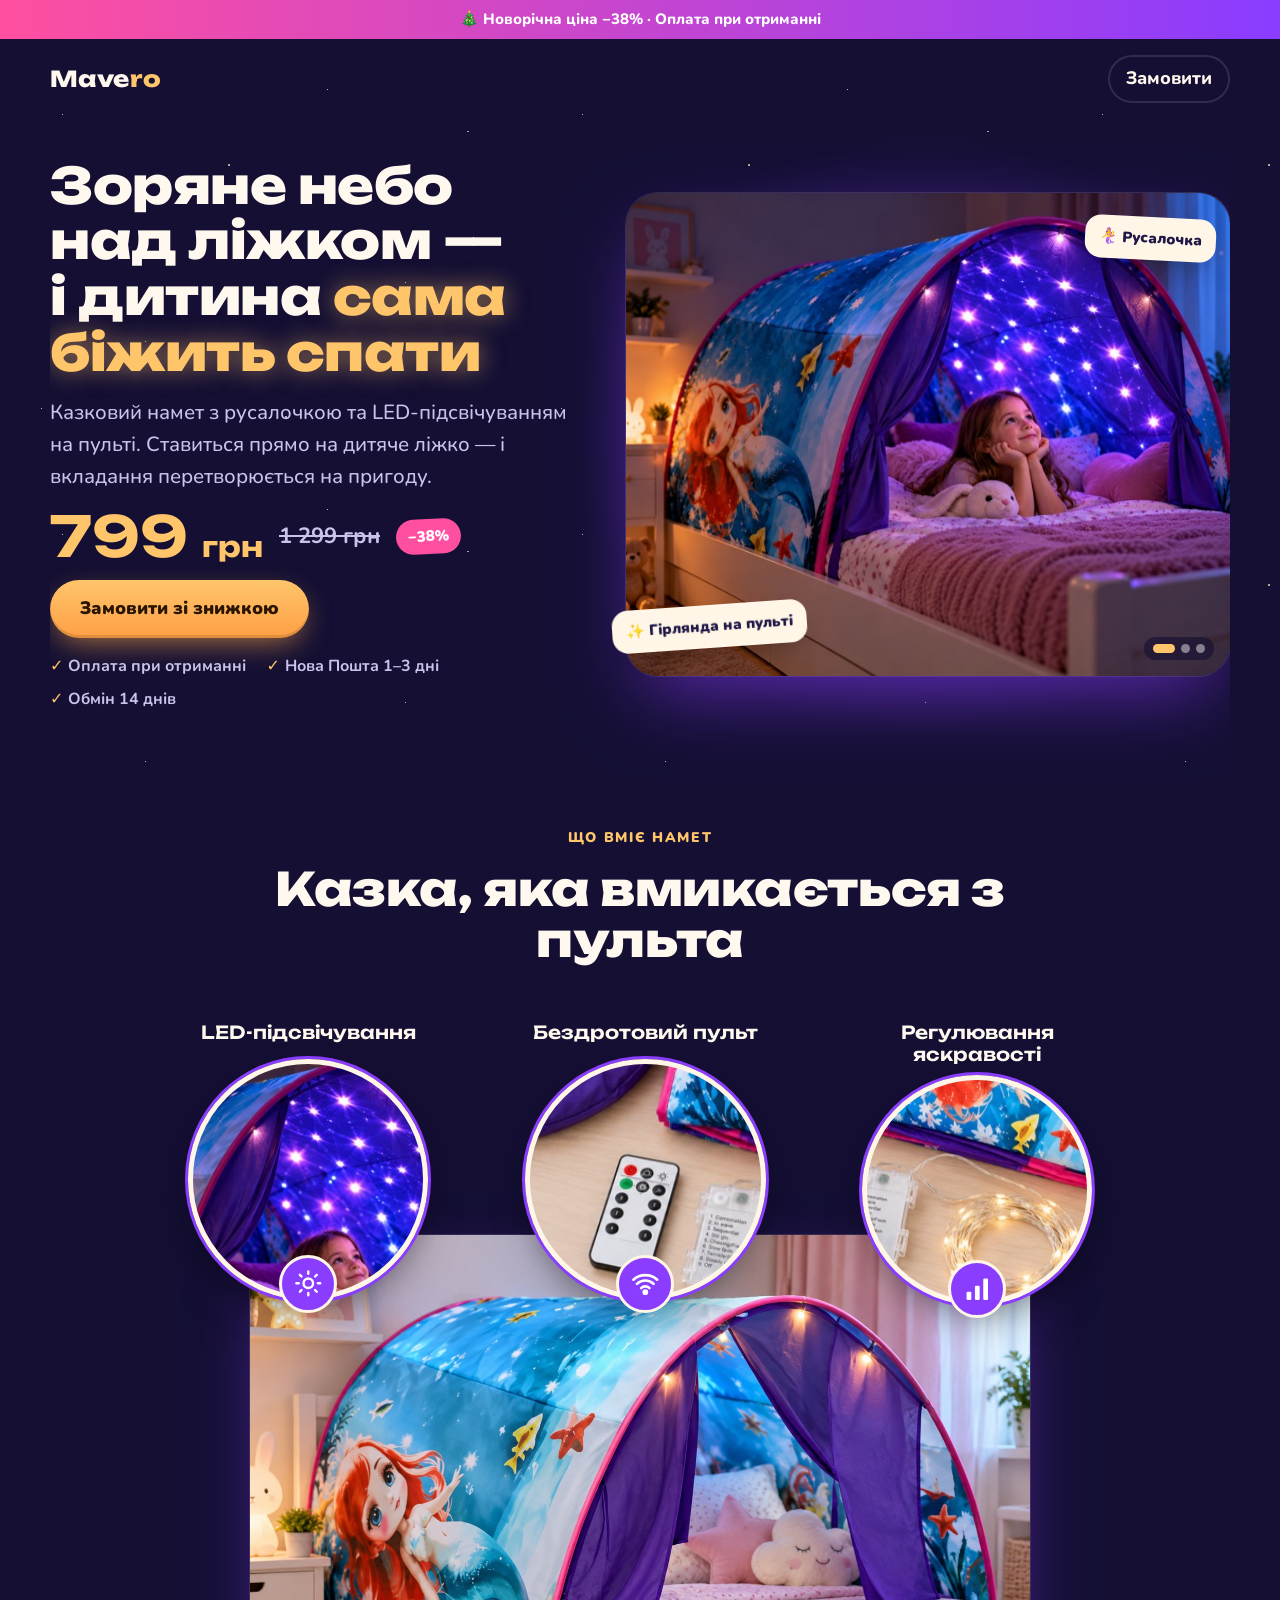
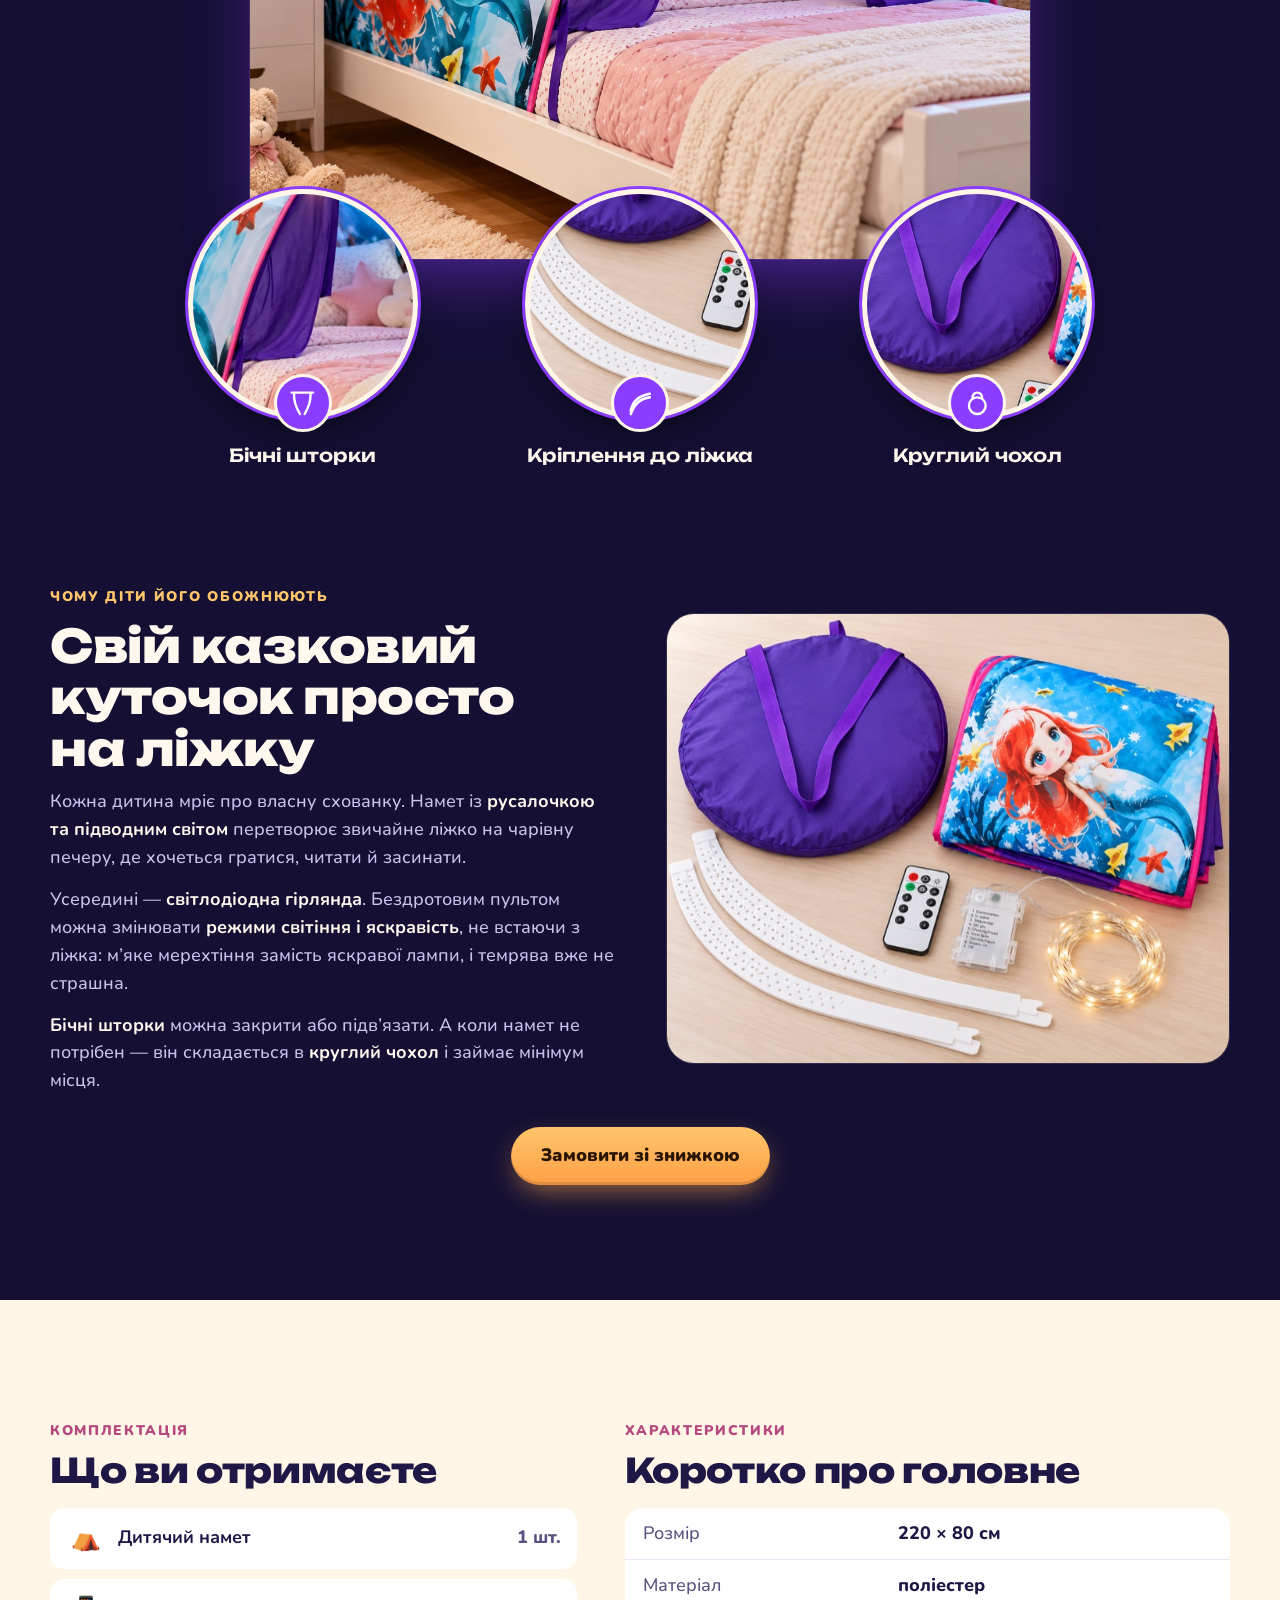
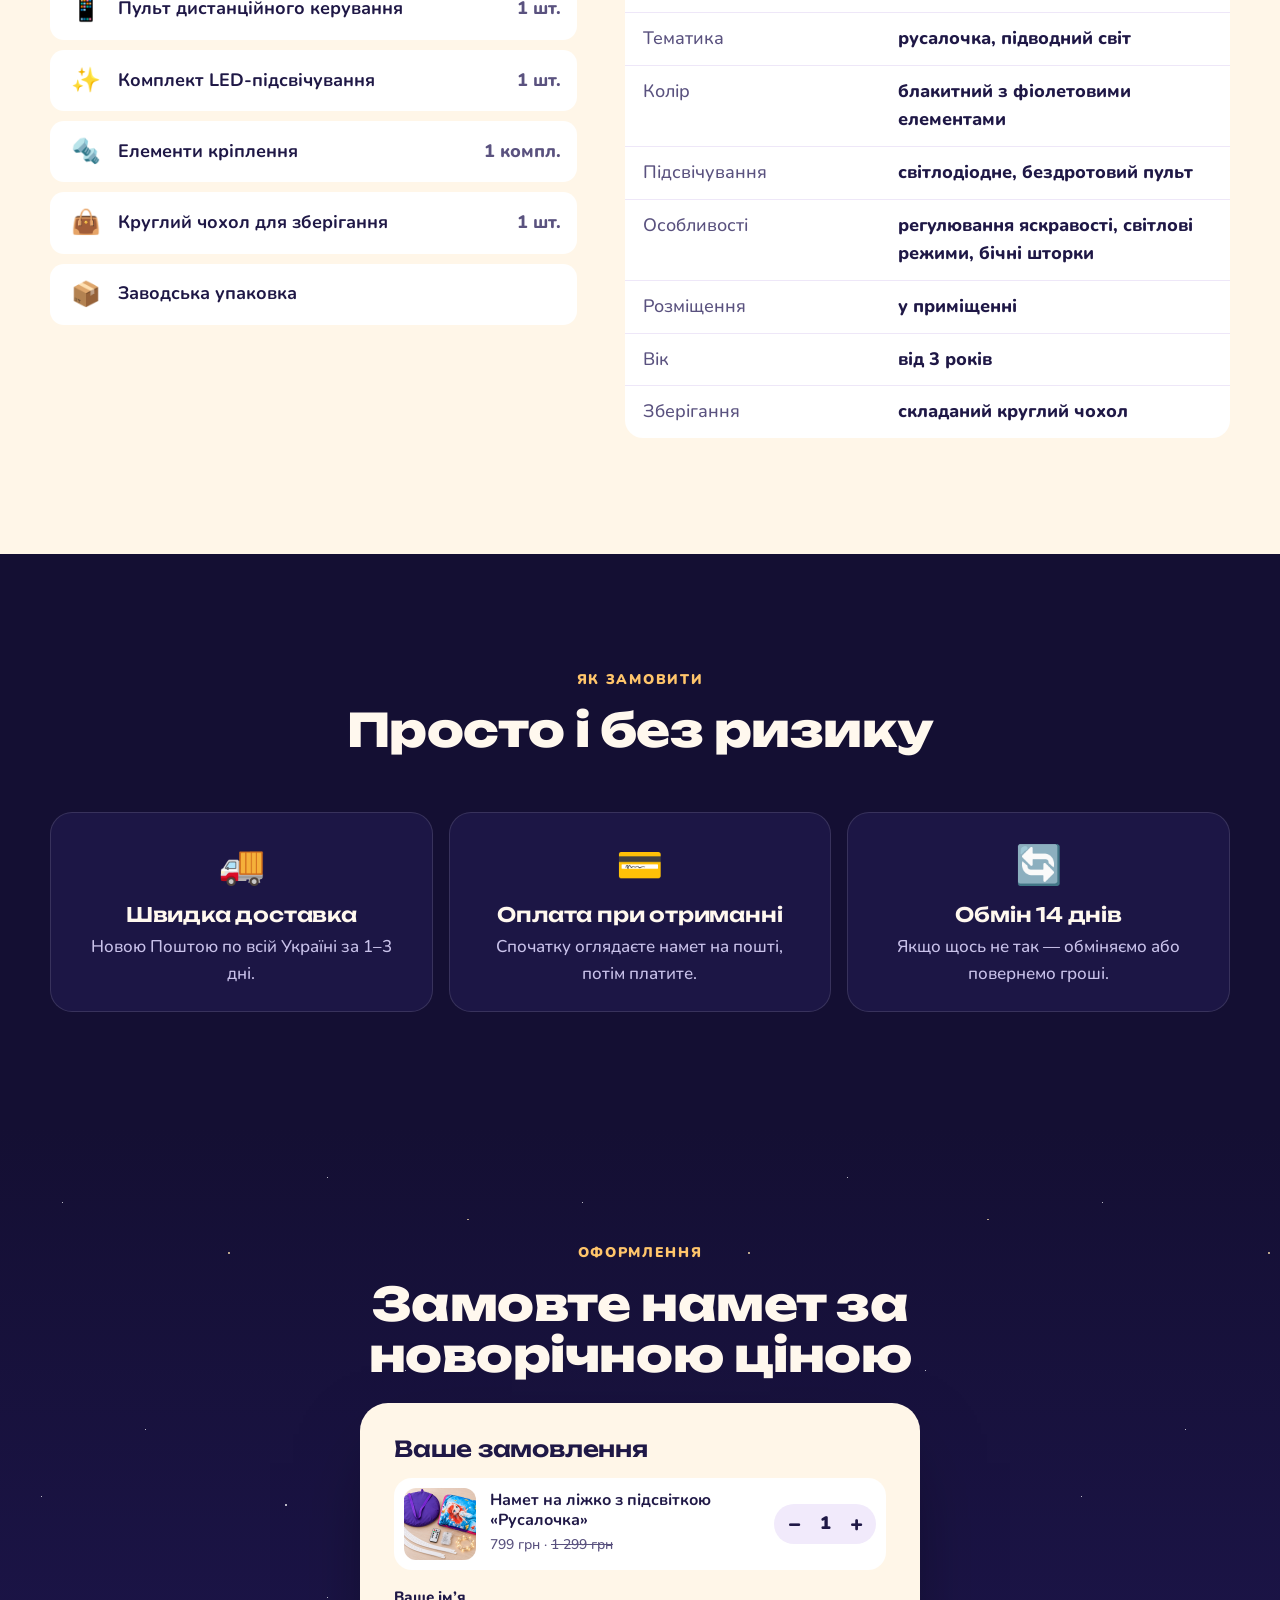
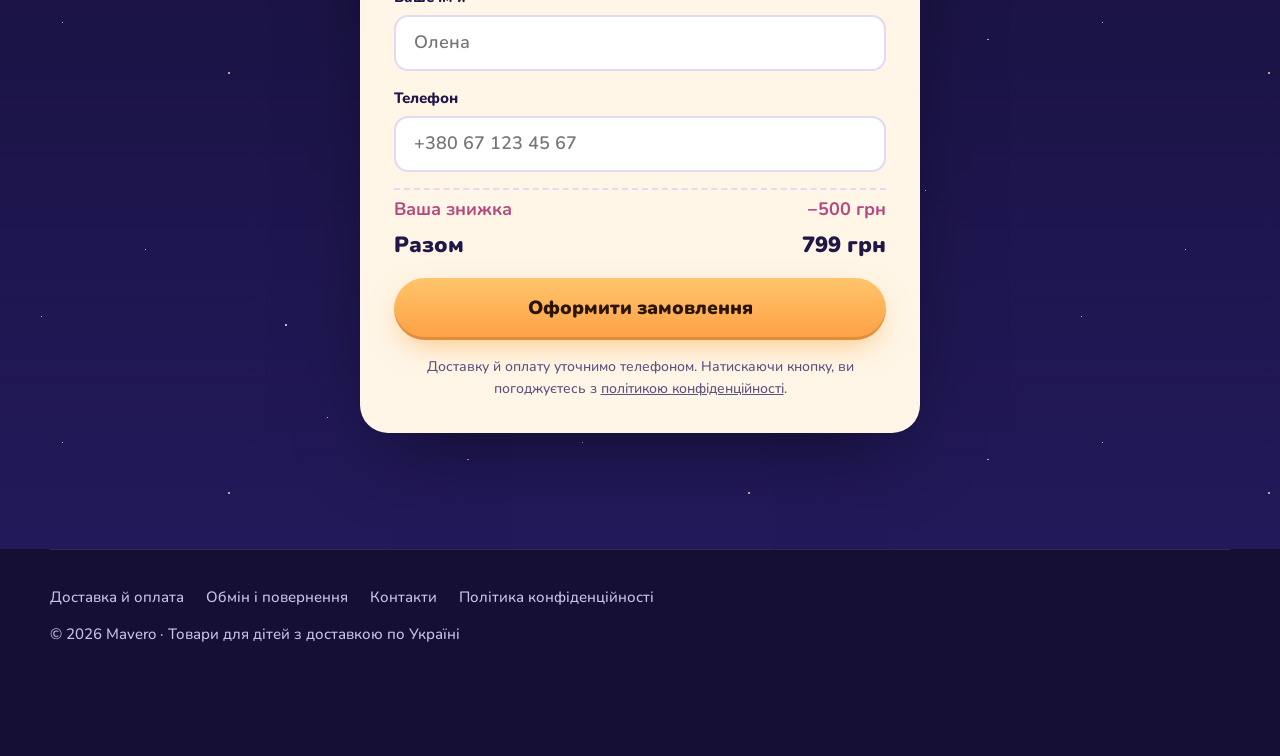
==== index.html @ e2cd2b18 "Чернетка намету: ціна 799 (стара 1299, −38%); відлік акції до 30.11.2026 на першому екрані і компакт" ====
<!doctype html>
<html lang="uk">
<head>
<meta charset="utf-8">
<meta name="viewport" content="width=device-width, initial-scale=1">
<title>Казковий намет на ліжко з зоряною підсвіткою — Mavero</title>
<meta name="description" content="Дитячий намет на ліжко з русалочкою і LED-підсвічуванням на пульті. Складається в круглий чохол. Оплата при отриманні, Нова Пошта 1–3 дні.">
<link rel="canonical" href="https://maverokids.com/">
<link rel="icon" href="/assets/favicon.svg" type="image/svg+xml">
<link rel="apple-touch-icon" href="/assets/apple-touch-icon.png">
<meta name="theme-color" content="#140F33">
<meta property="og:type" content="website">
<meta property="og:site_name" content="Mavero">
<meta property="og:locale" content="uk_UA">
<meta property="og:title" content="Казковий намет на ліжко з зоряною підсвіткою">
<meta property="og:description" content="Гірлянда на пульті, ставиться за хвилину. Оплата при отриманні.">
<meta property="og:url" content="https://maverokids.com/">
<meta property="og:image" content="https://maverokids.com/assets/tent/night.jpg">
<meta name="twitter:card" content="summary_large_image">
<meta name="facebook-domain-verification" content="hlm3x9qhmfwime8j03jnzneef9wisl">
<link rel="preconnect" href="https://fonts.googleapis.com">
<link rel="preconnect" href="https://fonts.gstatic.com" crossorigin>
<link href="https://fonts.googleapis.com/css2?family=Nunito:wght@500;700;800;900&family=Unbounded:wght@600;800&display=swap&subset=cyrillic" rel="stylesheet">
<link rel="preload" as="image" href="/assets/tent/night.jpg" imagesrcset="/assets/tent/night-s.jpg 720w, /assets/tent/night.jpg 1400w" imagesizes="(max-width:900px) 100vw, 55vw" fetchpriority="high">
<style>
*,*::before,*::after{box-sizing:border-box}
html{-webkit-text-size-adjust:100%;scroll-behavior:smooth}
@media (prefers-reduced-motion:reduce){html{scroll-behavior:auto}*{animation:none!important;transition:none!important}}
:root{
  --bg:#140F33; --bg-2:#1C1645; --card:#241C57; --line:rgba(255,255,255,.12);
  --ink:#FFF8EE; --muted:#C9C2EA;
  --glow:#FFC56B; --glow-2:#FF9F45; --pink:#FF4FA0; --sea:#5ED0FF;
  --cream:#FFF6E8; --cream-ink:#1F1846;
  --r:22px; --m:clamp(16px,4vw,40px); --sec:clamp(64px,9vw,120px);
  --h1:clamp(30px,3.9vw,50px); --h2:clamp(28px,3.8vw,46px);
}
body{margin:0;background:var(--bg);color:var(--ink);font:500 18px/1.55 "Nunito",system-ui,sans-serif;-webkit-font-smoothing:antialiased;overflow-x:hidden}
h1,h2,h3,p,ul,ol,figure{margin:0;padding:0}
ul,ol{list-style:none}
img{display:block;max-width:100%;height:auto}
button{font:inherit;color:inherit;background:none;border:0;padding:0;cursor:pointer}
a{color:inherit}
h1,h2,h3{font-family:"Unbounded",sans-serif;font-weight:800;line-height:1.12;letter-spacing:-.01em}
h1{font-size:var(--h1)} h2{font-size:var(--h2)} h3{font-size:20px;font-weight:600}
.wrap{width:min(1180px,100% - 2*var(--m));margin-inline:auto}
.sec{padding-block:var(--sec)}
.eyebrow{display:inline-block;font-weight:900;font-size:14px;letter-spacing:.12em;text-transform:uppercase;color:var(--glow)}
.lead{font-size:clamp(18px,1.6vw,21px);color:var(--muted)}
.center{text-align:center}
.sec-head{max-width:760px;margin:0 auto clamp(32px,5vw,56px);text-align:center;display:grid;gap:14px}
:focus-visible{outline:3px solid var(--glow);outline-offset:3px}
[hidden]{display:none!important}
.hp{position:absolute;left:-9999px;width:1px;height:1px;opacity:0}
/* позначка для даних, які треба підтвердити (лише в чернетці) */
.todo{background:rgba(255,230,0,.22);outline:1px dashed #FFE600;border-radius:4px;padding:0 4px}

/* зоряне тло */
.stars{position:relative;isolation:isolate}
.stars::before{content:"";position:absolute;inset:0;z-index:-1;pointer-events:none;opacity:.7;
  background-image:
   radial-gradient(1.5px 1.5px at 12% 18%,#fff 50%,transparent 51%),
   radial-gradient(1px 1px at 28% 72%,#fff 50%,transparent 51%),
   radial-gradient(2px 2px at 44% 30%,#FFE3AE 50%,transparent 51%),
   radial-gradient(1px 1px at 63% 12%,#fff 50%,transparent 51%),
   radial-gradient(1.5px 1.5px at 78% 58%,#fff 50%,transparent 51%),
   radial-gradient(2px 2px at 90% 22%,#FFE3AE 50%,transparent 51%),
   radial-gradient(1px 1px at 8% 88%,#fff 50%,transparent 51%),
   radial-gradient(1.5px 1.5px at 55% 90%,#fff 50%,transparent 51%);
  background-size:520px 420px;animation:tw 6s ease-in-out infinite alternate}
@keyframes tw{to{opacity:.35}}

/* кнопки */
.btn{display:inline-flex;align-items:center;justify-content:center;gap:10px;min-height:58px;padding:0 30px;border-radius:999px;
  background:linear-gradient(180deg,var(--glow),var(--glow-2));color:#2A1600;font-weight:900;font-size:18px;text-decoration:none;
  box-shadow:0 10px 30px -8px rgba(255,170,70,.7),inset 0 -3px 0 rgba(0,0,0,.12);transition:transform .15s,box-shadow .2s}
.btn:hover{transform:translateY(-2px);box-shadow:0 16px 40px -8px rgba(255,170,70,.85)}
.btn:active{transform:scale(.98)}
.btn-ghost{background:transparent;color:var(--ink);box-shadow:inset 0 0 0 2px var(--line)}
.btn-ghost:hover{box-shadow:inset 0 0 0 2px var(--glow)}
.btn-wide{width:100%}

/* верхня смуга + шапка */
.topbar{background:linear-gradient(90deg,var(--pink),#8A3CFF);color:#fff;text-align:center;font-weight:800;font-size:15px;padding:8px var(--m)}
@media (max-width:560px){.tb-x{display:none}.topbar{font-size:14px;padding-block:6px}}
.head{display:flex;align-items:center;justify-content:space-between;padding-block:16px}
.logo{font-family:"Unbounded",sans-serif;font-weight:800;font-size:22px;text-decoration:none;letter-spacing:.02em}
.logo span{color:var(--glow)}
.head-cta{font-weight:800;text-decoration:none;padding:10px 18px;border-radius:999px;box-shadow:inset 0 0 0 2px var(--line)}
.head-cta:hover{box-shadow:inset 0 0 0 2px var(--glow)}

/* hero */
.hero{overflow-x:clip;display:grid;grid-template-columns:1fr 1.15fr;gap:clamp(24px,4vw,56px);align-items:center;padding-block:clamp(16px,3vw,40px) var(--sec)}
.hero-text{display:grid;gap:20px}
.hero h1 em{font-style:normal;color:var(--glow);text-shadow:0 0 24px rgba(255,197,107,.55)}
.price{display:flex;align-items:center;flex-wrap:wrap;gap:8px 16px}
.price b{font-family:"Unbounded",sans-serif;font-size:clamp(40px,4.6vw,56px);line-height:1;color:var(--glow)}
.price b small{font-size:.5em}
.price s{color:var(--muted);font-size:22px;font-weight:700}
.timer{display:flex;flex-wrap:wrap;align-items:center;gap:8px}
.t-lbl{flex-basis:100%;font-weight:800;font-size:15px;color:var(--muted)}
.t-box{min-width:62px;padding:8px 6px 6px;border-radius:14px;background:rgba(255,255,255,.07);box-shadow:inset 0 0 0 1px var(--line);text-align:center;line-height:1}
.t-box b{display:block;font:800 26px "Unbounded",sans-serif;color:var(--ink);font-variant-numeric:tabular-nums}
.t-box small{font-size:12px;font-weight:800;color:var(--muted);text-transform:uppercase;letter-spacing:.06em}
.t-note{flex-basis:100%;font-size:13px;color:var(--muted)}
@media (max-width:560px){.t-box{min-width:0;flex:1}.t-box b{font-size:22px}}
.hero .eyebrow{display:none}.hero-text{gap:16px}
.hero .t-box{padding:6px 6px 5px;min-width:54px}.hero .t-box b{font-size:21px}.hero .t-lbl{font-size:14px}
/* у формі — компактний рядок */
.form .timer{flex-wrap:nowrap;justify-content:center;gap:6px;background:#2A1F66;border-radius:14px;padding:8px 10px}
.form .t-lbl{flex-basis:auto;color:#D9D1F5;font-size:13px;line-height:1.15;margin-right:4px}
.form .t-note{display:none}
.form .t-box{flex:0 0 auto;min-width:44px;padding:5px 4px 4px;border-radius:10px}
.form .t-box b{font-size:17px;color:var(--glow)}
.form .t-box small{font-size:9.5px;color:#D9D1F5}
@media (max-width:560px){.form h3{display:none}}
.badge{background:var(--pink);color:#fff;font-weight:900;font-size:15px;padding:6px 12px;border-radius:999px;transform:rotate(-3deg)}
.hero-cta{display:flex;flex-wrap:wrap;gap:12px}
.ticks{display:flex;flex-wrap:wrap;gap:8px 20px;font-size:16px;font-weight:700;color:var(--muted)}
.ticks li::before{content:"✓ ";color:var(--glow);font-weight:900}
.hero-photo{position:relative}
.slides{display:flex;overflow-x:auto;scroll-snap-type:x mandatory;scrollbar-width:none;border-radius:32px;box-shadow:0 30px 80px -20px rgba(138,60,255,.65),0 0 0 1px var(--line);overscroll-behavior-x:contain}
.slides::-webkit-scrollbar{display:none}
.slides img{flex:0 0 100%;width:100%;aspect-ratio:5/4;object-fit:cover;scroll-snap-align:center;scroll-snap-stop:always}
.dots{position:absolute;right:16px;bottom:16px;display:flex;gap:6px;padding:7px 9px;border-radius:999px;background:rgba(20,15,51,.6);backdrop-filter:blur(6px)}
.dots button{width:9px;height:9px;border-radius:50%;background:rgba(255,255,255,.45);transition:width .2s,background .2s}
.dots button[aria-current="true"]{width:22px;border-radius:5px;background:var(--glow)}
.arr{position:absolute;top:50%;transform:translateY(-50%);width:46px;height:46px;border-radius:50%;background:rgba(255,248,238,.92);color:var(--cream-ink);font-size:24px;font-weight:900;display:grid;place-items:center;box-shadow:0 8px 20px -6px rgba(0,0,0,.5);opacity:0;transition:opacity .2s}
.hero-photo:hover .arr{opacity:1}
.arr-l{left:14px}.arr-r{right:14px}
@media (hover:none){.arr{display:none}}
.hero-photo::after{content:"";position:absolute;inset:-12% -8%;z-index:-1;background:radial-gradient(closest-side,rgba(138,60,255,.45),transparent)}
.chip{position:absolute;background:var(--cream);color:var(--cream-ink);font-weight:900;font-size:15px;padding:10px 14px;border-radius:16px;box-shadow:0 12px 30px -10px rgba(0,0,0,.5);display:flex;gap:8px;align-items:center}
.chip-1{left:-14px;bottom:28px;transform:rotate(-4deg)}
.chip-2{right:14px;top:24px;transform:rotate(3deg)}
@media (max-width:900px){
  .hero{grid-template-columns:1fr;padding-top:4px}
  .hero-photo{order:-1}
  .slides{border-radius:24px}.slides img{aspect-ratio:16/11}
  .dots{right:12px;bottom:12px}
  .hero-text{gap:14px}.hero .eyebrow{display:none}.hero .lead{order:5;font-size:17px}
  .price b{font-size:40px}
  .chip-1{left:12px;bottom:14px}.chip-2{right:12px;top:14px}
  .hero-cta .btn{flex:1}
}

/* інфографіка: фото в центрі, кола з деталями навколо */
.info{position:relative;max-width:1000px;margin-inline:auto}
.info-photo{width:78%;margin:0 auto;border-radius:32px;overflow:hidden;box-shadow:0 30px 80px -24px rgba(138,60,255,.6),0 0 0 1px var(--line)}
.info-photo img{width:100%;aspect-ratio:5/4;object-fit:cover}
.circles{display:grid;grid-template-columns:repeat(3,1fr);gap:12px;justify-items:center;position:relative;z-index:1}
.circles.top{margin-bottom:-9%}
.circles.bot{margin-top:-9%}
.circ{display:grid;justify-items:center;text-align:center;gap:6px;width:100%;max-width:230px}
.circ .ph{position:relative;width:100%;aspect-ratio:1;border-radius:50%;background-repeat:no-repeat;border:5px solid var(--cream);box-shadow:0 0 0 3px #8A3CFF,0 18px 40px -12px rgba(0,0,0,.6)}
.circ .ic{position:absolute;left:50%;bottom:-18px;transform:translateX(-50%);width:clamp(40px,6vw,58px);height:clamp(40px,6vw,58px);border-radius:50%;display:grid;place-items:center;background:#8A3CFF;color:#fff;border:3px solid var(--cream)}
.circ .ic svg{width:55%;height:55%}
.circ b{margin-top:20px;font-family:"Unbounded",sans-serif;font-weight:600;font-size:clamp(13px,1.6vw,18px);line-height:1.2}
.circles.top .circ b{order:-1;margin:0 0 4px}
.circles.top{margin-bottom:-7%}.circles.bot{margin-top:-7%}
@media (max-width:640px){.info-photo{width:100%}.circles{gap:8px}.circ .ph{border-width:3px}.circles.top{margin-bottom:-5%}.circles.bot{margin-top:-5%}}

/* про намет */
.about{display:grid;grid-template-columns:1fr 1fr;gap:clamp(24px,4vw,56px);align-items:center}
.about p{color:var(--muted);margin-top:14px}
.about p b{color:var(--ink)}
.about img{border-radius:28px;width:100%;aspect-ratio:5/4;object-fit:cover;border:1px solid var(--line)}
@media (max-width:820px){.about{grid-template-columns:1fr}.about img{order:-1}}

/* комплектація + характеристики (світла секція) */
.light{background:var(--cream);color:var(--cream-ink)}
.light .eyebrow{color:#B5487F}
.ks{display:grid;grid-template-columns:1fr 1.15fr;gap:clamp(24px,4vw,48px);align-items:start}
.ks h2{font-size:clamp(24px,2.8vw,34px);margin:8px 0 18px}
.kit-list{display:grid;gap:10px}
.kit-list li{display:grid;grid-template-columns:40px 1fr auto;gap:12px;align-items:center;background:#fff;border-radius:14px;padding:12px 16px;font-weight:700}
.kit-list li span{font-size:24px;text-align:center}
.kit-list li i{font-style:normal;color:#5A527F;font-weight:800}
.specs{border-radius:18px;overflow:hidden;background:#fff;margin:0}
.specs div{display:grid;grid-template-columns:1fr 1.3fr;gap:14px;padding:12px 18px;border-top:1px solid #EEE7F8}
.specs div:first-child{border-top:0}
.specs dt{color:#5A527F}.specs dd{margin:0;font-weight:800}
@media (max-width:860px){.ks{grid-template-columns:1fr}}

/* як замовити */
.how{display:grid;grid-template-columns:repeat(3,1fr);gap:16px}
.how div{background:var(--bg-2);border:1px solid var(--line);border-radius:var(--r);padding:24px;display:grid;gap:8px;text-align:center;justify-items:center}
.how span{font-size:38px}
.how p{color:var(--muted);font-size:17px}
@media (max-width:760px){.how{grid-template-columns:1fr}.how div{grid-template-columns:auto 1fr;text-align:left;justify-items:start;column-gap:16px;padding:18px}.how span{grid-row:span 2}}

/* замовлення */
.order{max-width:560px;margin-inline:auto;display:grid;gap:22px}
.order .sec-head{margin-bottom:0}
.order-info{display:grid;gap:18px}
.order-info img{border-radius:24px;width:100%;aspect-ratio:5/4;object-fit:cover}
.trust{display:grid;gap:10px}
.trust li{display:flex;gap:12px;align-items:center;font-weight:700}
.trust li span{font-size:22px}
.form{background:var(--cream);color:var(--cream-ink);border-radius:28px;padding:clamp(22px,3vw,34px);display:grid;gap:16px;box-shadow:0 30px 80px -30px rgba(0,0,0,.6)}
.form h3{font-size:22px}
.line{display:grid;grid-template-columns:72px 1fr auto;gap:14px;align-items:center;background:#fff;border-radius:18px;padding:10px}
.line img{width:72px;height:72px;object-fit:cover;border-radius:12px}
.line b{display:block;font-size:16px;line-height:1.25}
.line small{color:#5A527F;font-size:14px}
.qty{display:flex;align-items:center;border-radius:999px;background:#F1EAFB}
.qty button{width:40px;height:40px;font-size:22px;font-weight:900;color:var(--cream-ink)}
.qty output{min-width:22px;text-align:center;font-weight:900}
.field{display:grid;gap:6px;font-weight:800;font-size:15px}
.field input{font:inherit;font-size:18px;font-weight:600;min-height:56px;padding:0 18px;border-radius:14px;border:2px solid #E2D9F3;background:#fff;color:var(--cream-ink)}
.field input:focus{outline:0;border-color:#8A3CFF}
.field input[aria-invalid="true"]{border-color:#E0245E}
.field-err{color:#D3174F;font-weight:700;font-size:14px}
.field-err:empty{display:none}
.sum{display:grid;gap:4px;padding-top:6px;border-top:2px dashed #E2D9F3}
.sum div{display:flex;justify-content:space-between;font-weight:700}
.sum .save{color:#B5487F}
.sum .total{font-size:22px;font-weight:900}
.form .btn{min-height:62px;font-size:19px}
.form-note{font-size:14px;color:#5A527F;text-align:center}
@media (max-width:560px){
  .form{gap:12px;padding:18px 16px;border-radius:22px}
  .form h3{font-size:19px}
  .line{grid-template-columns:56px 1fr auto;gap:10px;padding:8px}.line img{width:56px;height:56px}
  .line b{font-size:14px}.qty button{width:34px;height:36px}
  .field{gap:4px}.field input{min-height:50px}
  .form .btn{min-height:56px;font-size:18px}
  .form-note{font-size:12.5px;line-height:1.4}
}
.form-err{color:#D3174F;font-weight:800;text-align:center}
.form-err:empty{display:none}

/* дякуємо */
dialog{border:0;border-radius:28px;padding:0;max-width:440px;width:calc(100% - 32px);background:var(--cream);color:var(--cream-ink)}
dialog::backdrop{background:rgba(10,6,30,.7);backdrop-filter:blur(4px)}
.thanks{padding:34px 28px;display:grid;gap:12px;text-align:center}
.thanks .big{font-size:56px}
.thanks p{color:#5A527F}

/* підвал */
.foot{border-top:1px solid var(--line);padding-block:36px 110px;color:var(--muted);font-size:15px;display:grid;gap:14px}
.foot nav{display:flex;flex-wrap:wrap;gap:8px 22px}
.foot a{text-decoration:none}.foot a:hover{color:var(--glow)}

/* закріплена кнопка на телефоні */
.sticky{position:fixed;left:0;right:0;bottom:0;z-index:20;display:none;align-items:center;gap:12px;padding:10px var(--m) calc(10px + env(safe-area-inset-bottom));
  background:rgba(20,15,51,.92);backdrop-filter:blur(10px);border-top:1px solid var(--line);transition:transform .25s}
.sticky .p{line-height:1.1}.sticky .p b{font:800 22px "Unbounded",sans-serif;color:var(--glow)}.sticky .p s{display:block;font-size:14px;color:var(--muted)}
.sticky .btn{flex:1;min-height:52px}
.sticky.off{transform:translateY(110%)}
@media (max-width:760px){.sticky{display:flex}}
</style>
</head>
<body>

<div class="topbar">🎄 Новорічна ціна −<span data-pct>38</span>%<span class="tb-x"> · Оплата при отриманні</span></div>

<div class="stars">
  <header class="wrap head">
    <a class="logo" href="/">Mave<span>ro</span></a>
    <a class="head-cta" href="#order" data-buy>Замовити</a>
  </header>

  <main id="top">
    <section class="wrap hero">
      <div class="hero-text">
        <span class="eyebrow">Намет на ліжко з підсвіткою</span>
        <h1>Зоряне небо над ліжком — і&nbsp;дитина <em>сама біжить спати</em></h1>
        <p class="lead">Казковий намет з русалочкою та LED-підсвічуванням на пульті. Ставиться прямо на дитяче ліжко — і вкладання перетворюється на пригоду.</p>
        <div class="price">
          <b><span data-price>799</span> <small>грн</small></b>
          <s><span data-old>1299</span> грн</s>
          <span class="badge">−<span data-pct>38</span>%</span>
        </div>
<div class="hero-cta">
          <a class="btn" href="#order" data-buy>Замовити зі знижкою</a>
        </div>
        <div class="timer" data-timer>
          <span class="t-lbl">До кінця акції:</span>
          <div class="t-box"><b data-t="d">00</b><small>днів</small></div>
          <div class="t-box"><b data-t="h">00</b><small>год</small></div>
          <div class="t-box"><b data-t="m">00</b><small>хв</small></div>
          <div class="t-box"><b data-t="s">00</b><small>сек</small></div>
          <span class="t-note">Акція діє до <span data-tend>30.11.2026</span></span>
        </div>
        <ul class="ticks">
          <li>Оплата при отриманні</li>
          <li>Нова Пошта 1–3 дні</li>
          <li>Обмін 14 днів</li>
        </ul>
      </div>
      <figure class="hero-photo">
        <div class="slides" data-slides aria-label="Фото намету, гортайте">
          <img src="/assets/tent/night.jpg" srcset="/assets/tent/night-s.jpg 720w, /assets/tent/night.jpg 1400w" sizes="(max-width:900px) 100vw, 55vw" width="1400" height="1120" alt="Дівчинка лежить у наметі на ліжку, над нею світиться зоряна гірлянда" fetchpriority="high">
          <img src="/assets/tent/day-s.jpg" srcset="/assets/tent/day-s.jpg 720w, /assets/tent/day.jpg 1400w" sizes="(max-width:900px) 100vw, 55vw" width="1400" height="1120" alt="Намет з русалочкою на дитячому ліжку вдень" loading="lazy">
          <img src="/assets/tent/kit-s.jpg" srcset="/assets/tent/kit-s.jpg 720w, /assets/tent/kit.jpg 1400w" sizes="(max-width:900px) 100vw, 55vw" width="1400" height="1120" alt="Комплект: чохол, складений намет, пульт, гірлянда і кріплення" loading="lazy">
        </div>
        <button class="arr arr-l" type="button" data-arr="-1" aria-label="Попереднє фото">‹</button>
        <button class="arr arr-r" type="button" data-arr="1" aria-label="Наступне фото">›</button>
        <div class="dots" data-dots></div>
        <span class="chip chip-1">✨ Гірлянда на пульті</span>
        <span class="chip chip-2">🧜‍♀️ Русалочка</span>
      </figure>
    </section>

  </main>
</div>

<!-- Інфографіка -->
<section class="wrap sec" style="padding-top:0">
  <div class="sec-head">
    <span class="eyebrow">Що вміє намет</span>
    <h2>Казка, яка вмикається з пульта</h2>
  </div>
  <div class="info">
    <div class="circles top">
      <div class="circ"><div class="ph" role="img" aria-label="LED-підсвічування" style="background-image:url(/assets/tent/night-s.jpg);background-size:260%;background-position:64% 12%"><span class="ic"><svg viewBox="0 0 24 24" fill="none" stroke="currentColor" stroke-width="2" stroke-linecap="round"><circle cx="12" cy="12" r="4"/><path d="M12 2v2M12 20v2M4.9 4.9l1.4 1.4M17.7 17.7l1.4 1.4M2 12h2M20 12h2M4.9 19.1l1.4-1.4M17.7 6.3l1.4-1.4"/></svg></span></div><b>LED-підсвічування</b></div>
      <div class="circ"><div class="ph" role="img" aria-label="Бездротовий пульт" style="background-image:url(/assets/tent/kit-s.jpg);background-size:330%;background-position:44% 66%"><span class="ic"><svg viewBox="0 0 24 24" fill="none" stroke="currentColor" stroke-width="2.2" stroke-linecap="round"><path d="M2 9a15 15 0 0 1 20 0M5 12.5a10 10 0 0 1 14 0M8.5 16a5 5 0 0 1 7 0"/><circle cx="12" cy="19.5" r="1.3" fill="currentColor"/></svg></span></div><b>Бездротовий пульт</b></div>
      <div class="circ"><div class="ph" role="img" aria-label="Регулювання яскравості" style="background-image:url(/assets/tent/kit-s.jpg);background-size:300%;background-position:84% 76%"><span class="ic"><svg viewBox="0 0 24 24" fill="currentColor"><rect x="3" y="14" width="4" height="7" rx="1"/><rect x="10" y="9" width="4" height="12" rx="1"/><rect x="17" y="3" width="4" height="18" rx="1"/></svg></span></div><b>Регулювання яскравості</b></div>
    </div>
    <div class="info-photo"><img src="/assets/tent/day-s.jpg" srcset="/assets/tent/day-s.jpg 720w, /assets/tent/day.jpg 1400w" sizes="(max-width:640px) 100vw, 780px" width="1400" height="1120" loading="lazy" alt="Намет з русалочкою на дитячому ліжку"></div>
    <div class="circles bot">
      <div class="circ"><div class="ph" role="img" aria-label="Бічні шторки" style="background-image:url(/assets/tent/day-s.jpg);background-size:260%;background-position:52% 52%"><span class="ic"><svg viewBox="0 0 24 24" fill="none" stroke="currentColor" stroke-width="2" stroke-linecap="round" stroke-linejoin="round"><path d="M3 3h18M5 3c0 7 1 11 5 18M19 3c0 7-1 11-5 18"/></svg></span></div><b>Бічні шторки</b></div>
      <div class="circ"><div class="ph" role="img" aria-label="Кріплення до ліжка" style="background-image:url(/assets/tent/kit-s.jpg);background-size:230%;background-position:8% 92%"><span class="ic"><svg viewBox="0 0 24 24" fill="none" stroke="currentColor" stroke-width="2.2" stroke-linecap="round"><path d="M4 18c2-8 6-12 16-14"/><path d="M4 21c3-9 8-13 16-14"/></svg></span></div><b>Кріплення до ліжка</b></div>
      <div class="circ"><div class="ph" role="img" aria-label="Круглий чохол" style="background-image:url(/assets/tent/kit-s.jpg);background-size:220%;background-position:18% 18%"><span class="ic"><svg viewBox="0 0 24 24" fill="none" stroke="currentColor" stroke-width="2" stroke-linecap="round"><circle cx="12" cy="14" r="7"/><path d="M8 8c0-3 1.5-5 4-5s4 2 4 5"/></svg></span></div><b>Круглий чохол</b></div>
    </div>
  </div>
</section>

<!-- Про намет -->
<section class="wrap sec" style="padding-top:0">
  <div class="about">
    <div>
      <span class="eyebrow">Чому діти його обожнюють</span>
      <h2 style="margin-top:10px">Свій казковий куточок просто на&nbsp;ліжку</h2>
      <p>Кожна дитина мріє про власну схованку. Намет із <b>русалочкою та підводним світом</b> перетворює звичайне ліжко на чарівну печеру, де хочеться гратися, читати й засинати.</p>
      <p>Усередині — <b>світлодіодна гірлянда</b>. Бездротовим пультом можна змінювати <b>режими світіння і яскравість</b>, не встаючи з ліжка: м’яке мерехтіння замість яскравої лампи, і темрява вже не страшна.</p>
      <p><b>Бічні шторки</b> можна закрити або підв’язати. А коли намет не потрібен — він складається в <b>круглий чохол</b> і займає мінімум місця.</p>
    </div>
    <img src="/assets/tent/kit-s.jpg" srcset="/assets/tent/kit-s.jpg 720w, /assets/tent/kit.jpg 1400w" sizes="(max-width:820px) 100vw, 50vw" width="1400" height="1120" loading="lazy" alt="Комплект: чохол, складений намет, пульт, гірлянда і кріплення">
  </div>
  <p class="center" style="margin-top:32px"><a class="btn" href="#order" data-buy>Замовити зі знижкою</a></p>
</section>

<!-- Комплектація і характеристики -->
<section class="light sec">
  <div class="wrap ks">
    <div>
      <span class="eyebrow">Комплектація</span>
      <h2>Що ви отримаєте</h2>
      <ul class="kit-list">
        <li><span>⛺</span>Дитячий намет<i>1 шт.</i></li>
        <li><span>📱</span>Пульт дистанційного керування<i>1 шт.</i></li>
        <li><span>✨</span>Комплект LED-підсвічування<i>1 шт.</i></li>
        <li><span>🔩</span>Елементи кріплення<i>1 компл.</i></li>
        <li><span>👜</span>Круглий чохол для зберігання<i>1 шт.</i></li>
        <li><span>📦</span>Заводська упаковка<i></i></li>
      </ul>
    </div>
    <div>
      <span class="eyebrow">Характеристики</span>
      <h2>Коротко про головне</h2>
      <dl class="specs">
        <div><dt>Розмір</dt><dd>220 × 80 см</dd></div>
        <div><dt>Матеріал</dt><dd>поліестер</dd></div>
        <div><dt>Тематика</dt><dd>русалочка, підводний світ</dd></div>
        <div><dt>Колір</dt><dd>блакитний з фіолетовими елементами</dd></div>
        <div><dt>Підсвічування</dt><dd>світлодіодне, бездротовий пульт</dd></div>
        <div><dt>Особливості</dt><dd>регулювання яскравості, світлові режими, бічні шторки</dd></div>
        <div><dt>Розміщення</dt><dd>у приміщенні</dd></div>
        <div><dt>Вік</dt><dd>від 3 років</dd></div>
        <div><dt>Зберігання</dt><dd>складаний круглий чохол</dd></div>
      </dl>
    </div>
  </div>
</section>

<!-- Як замовити -->
<section class="wrap sec">
  <div class="sec-head"><span class="eyebrow">Як замовити</span><h2>Просто і без ризику</h2></div>
  <div class="how">
    <div><span>🚚</span><h3>Швидка доставка</h3><p>Новою Поштою по всій Україні за 1–3 дні.</p></div>
    <div><span>💳</span><h3>Оплата при отриманні</h3><p>Спочатку оглядаєте намет на пошті, потім платите.</p></div>
    <div><span>🔄</span><h3>Обмін 14 днів</h3><p>Якщо щось не так — обміняємо або повернемо гроші.</p></div>
  </div>
</section>

<!-- Замовлення -->
<section class="stars sec" id="order" style="background:linear-gradient(180deg,var(--bg),#22195A)">
  <div class="wrap order">
    <div class="sec-head">
      <span class="eyebrow">Оформлення</span>
      <h2>Замовте намет за новорічною ціною</h2>
    </div>
    <form class="form" id="order-form" novalidate>
      <h3>Ваше замовлення</h3>
      <div class="timer" data-timer>
        <span class="t-lbl">До кінця акції:</span>
        <div class="t-box"><b data-t="d">00</b><small>днів</small></div>
        <div class="t-box"><b data-t="h">00</b><small>год</small></div>
        <div class="t-box"><b data-t="m">00</b><small>хв</small></div>
        <div class="t-box"><b data-t="s">00</b><small>сек</small></div>
        <span class="t-note">Акція діє до <span data-tend>30.11.2026</span></span>
      </div>
      <div class="line">
        <img src="/assets/tent/kit-s.jpg" alt="">
        <div><b>Намет на ліжко з підсвіткою «Русалочка»</b><small><span data-price>799</span> грн · <s><span data-old>1299</span> грн</s></small></div>
        <div class="qty" aria-label="Кількість">
          <button type="button" data-q="-1" aria-label="Менше">−</button>
          <output data-qty>1</output>
          <button type="button" data-q="1" aria-label="Більше">+</button>
        </div>
      </div>
      <label class="field"><span>Ваше ім’я</span><input name="name" autocomplete="name" placeholder="Олена"></label>
      <label class="field"><span>Телефон</span><input name="phone" type="tel" inputmode="tel" autocomplete="tel" placeholder="+380 67 123 45 67"></label>
      <input class="hp" name="website" tabindex="-1" autocomplete="off" aria-hidden="true">
      <div class="sum">
        <div class="save"><span>Ваша знижка</span><span>−<span data-save>500</span> грн</span></div>
        <div class="total"><span>Разом</span><span><span data-total>799</span> грн</span></div>
      </div>
      <button class="btn btn-wide" type="submit">Оформити замовлення</button>
      <p class="form-err" data-err aria-live="polite"></p>
      <p class="form-note">Доставку й оплату уточнимо телефоном. Натискаючи кнопку, ви погоджуєтесь з <a href="/privacy">політикою конфіденційності</a>.</p>
    </form>
  </div>
</section>

<footer class="wrap foot">
  <nav>
    <a href="/dostavka">Доставка й оплата</a>
    <a href="/povernennya">Обмін і повернення</a>
    <a href="/kontakty">Контакти</a>
    <a href="/privacy">Політика конфіденційності</a>
  </nav>
  <p>© 2026 Mavero · Товари для дітей з доставкою по Україні</p>
</footer>

<div class="sticky" data-sticky>
  <div class="p"><b><span data-price>799</span> грн</b><s><span data-old>1299</span> грн</s></div>
  <a class="btn" href="#order" data-buy>Замовити</a>
</div>

<dialog id="thanks">
  <div class="thanks">
    <div class="big">🌟</div>
    <h3>Дякуємо, <span data-tname></span>!</h3>
    <p>Замовлення прийнято. Менеджер зателефонує найближчим часом, щоб уточнити адресу доставки.</p>
    <p><b data-tsum></b></p>
    <button class="btn" type="button" data-close>Добре</button>
  </div>
</dialog>

<script src="/shared/track.js"></script>
<script src="/shared/forms.js"></script>
<script>
(function () {
  /* Товар: ціни й код постачальника міняти тут */
  const P = { name: 'Намет на ліжко з підсвіткою «Русалочка»', code: '5092286', price: 799, old: 1299 };
  /* Кінець акції — справжня дата (за Києвом). Після неї таймер ховається: оновіть дату або ціну чесно */
  const END = new Date('2026-11-30T23:59:59+02:00');

  const M = window.MAVERO;
  const $ = (s, r = document) => r.querySelector(s), $$ = (s, r = document) => [...r.querySelectorAll(s)];
  const money = (n) => n.toLocaleString('uk-UA');
  let qty = 1;

  $$('[data-price]').forEach((e) => (e.textContent = money(P.price)));
  $$('[data-old]').forEach((e) => (e.textContent = money(P.old)));
  // відлік акції
  const timers = $$('[data-timer]');
  $$('[data-tend]').forEach((e) => (e.textContent = END.toLocaleDateString('uk-UA', { timeZone: 'Europe/Kyiv' })));
  const pad = (n) => String(n).padStart(2, '0');
  function tick() {
    const left = Math.max(0, END - Date.now()), sec = Math.floor(left / 1000);
    const v = { d: Math.floor(sec / 86400), h: Math.floor(sec / 3600) % 24, m: Math.floor(sec / 60) % 60, s: sec % 60 };
    timers.forEach((t) => {
      t.hidden = left <= 0;
      $$('[data-t]', t).forEach((b) => (b.textContent = pad(v[b.dataset.t])));
    });
    return left > 0;
  }
  if (tick()) setInterval(tick, 1000);
  $$('[data-pct]').forEach((e) => (e.textContent = Math.round((1 - P.price / P.old) * 100)));

  const ev = () => ({ content_ids: [P.code], content_type: 'product', contents: [{ id: P.code, quantity: qty }], currency: 'UAH', value: P.price * qty, num_items: qty });
  M.trackOnce('vc', 'ViewContent', ev());

  function render() {
    $('[data-qty]').textContent = qty;
    $('[data-total]').textContent = money(P.price * qty);
    $('[data-save]').textContent = money((P.old - P.price) * qty);
  }
  $$('[data-q]').forEach((b) => b.addEventListener('click', () => { qty = Math.max(1, Math.min(10, qty + +b.dataset.q)); render(); }));
  render();

  const checkout = () => M.trackOnce('ic', 'InitiateCheckout', ev());
  const formBox = $('#order-form');
  function goForm(e) {
    e.preventDefault();
    checkout();
    const r = formBox.getBoundingClientRect(), vh = innerHeight;
    // форма вміщається — ставимо її по центру екрана; ні — верх форми з невеликим відступом
    const y = scrollY + r.top - (r.height < vh - 24 ? (vh - r.height) / 2 : 12);
    scrollTo({ top: Math.max(0, y), behavior: matchMedia('(prefers-reduced-motion: reduce)').matches ? 'auto' : 'smooth' });
  }
  $$('[data-buy]').forEach((a) => a.addEventListener('click', goForm));

  // фото на першому екрані: свайп, точки, стрілки
  const sl = $('[data-slides]'), dots = $('[data-dots]'), n = sl.children.length;
  for (let i = 0; i < n; i++) {
    const d = document.createElement('button');
    d.type = 'button'; d.setAttribute('aria-label', 'Фото ' + (i + 1));
    d.addEventListener('click', () => go(i));
    dots.append(d);
  }
  const cur = () => Math.round(sl.scrollLeft / sl.clientWidth);
  const go = (i) => sl.scrollTo({ left: ((i + n) % n) * sl.clientWidth, behavior: 'smooth' });
  const mark = () => [...dots.children].forEach((d, i) => d.setAttribute('aria-current', i === cur()));
  sl.addEventListener('scroll', () => requestAnimationFrame(mark), { passive: true });
  $$('[data-arr]').forEach((b) => b.addEventListener('click', () => go(cur() + +b.dataset.arr)));
  mark();

  const form = $('#order-form'), f = form.elements;
  form.addEventListener('focusin', checkout);
  M.phoneMask(f.phone);
  M.lettersOnly(f.name);
  const check = M.validate(form, {
    name: (v) => (v.length < 2 ? 'Вкажіть ім’я' : ''),
    phone: (v) => (!v ? 'Вкажіть телефон' : M.phoneValid(v) ? '' : 'Перевірте номер: +380 і 9 цифр'),
  });

  form.addEventListener('submit', async (e) => {
    e.preventDefault();
    const err = $('[data-err]');
    if (!check()) { err.textContent = 'Перевірте поля, позначені червоним.'; return; }
    err.textContent = '';
    const btn = $('button[type="submit"]', form);
    btn.disabled = true; btn.textContent = 'Надсилаємо…';
    const eventId = M.newEventId(), event = ev(), sum = P.price * qty;
    try {
      const r = await fetch('/api/order', {
        method: 'POST', headers: { 'Content-Type': 'application/json' },
        body: JSON.stringify({
          type: 'order', event_id: eventId, name: f.name.value.trim(), phone: f.phone.value,
          items: [{ product: P.name, code: P.code, price: P.price, qty }], total: sum, website: f.website.value,
        }),
      });
      const d = await r.json().catch(() => ({}));
      if (!r.ok || !d.ok) throw new Error(d.error || 'Не вдалося надіслати, спробуйте ще раз');
      M.track('Purchase', event, eventId, { ph: f.phone.value.replace(/\D/g, ''), country: 'ua' });
      $('[data-tname]').textContent = f.name.value.trim();
      $('[data-tsum]').textContent = `${qty} шт · ${money(sum)} грн`;
      $('#thanks').showModal();
      form.reset(); qty = 1; render();
    } catch (x) {
      err.textContent = x.message;
    } finally {
      btn.disabled = false; btn.textContent = 'Оформити замовлення';
    }
  });
  $('[data-close]').addEventListener('click', () => $('#thanks').close());

  // закріплена кнопка ховається, коли видно форму
  const sticky = $('[data-sticky]');
  new IntersectionObserver(([x]) => sticky.classList.toggle('off', x.isIntersecting), { threshold: .15 }).observe($('#order'));
})();
</script>
</body>
</html>
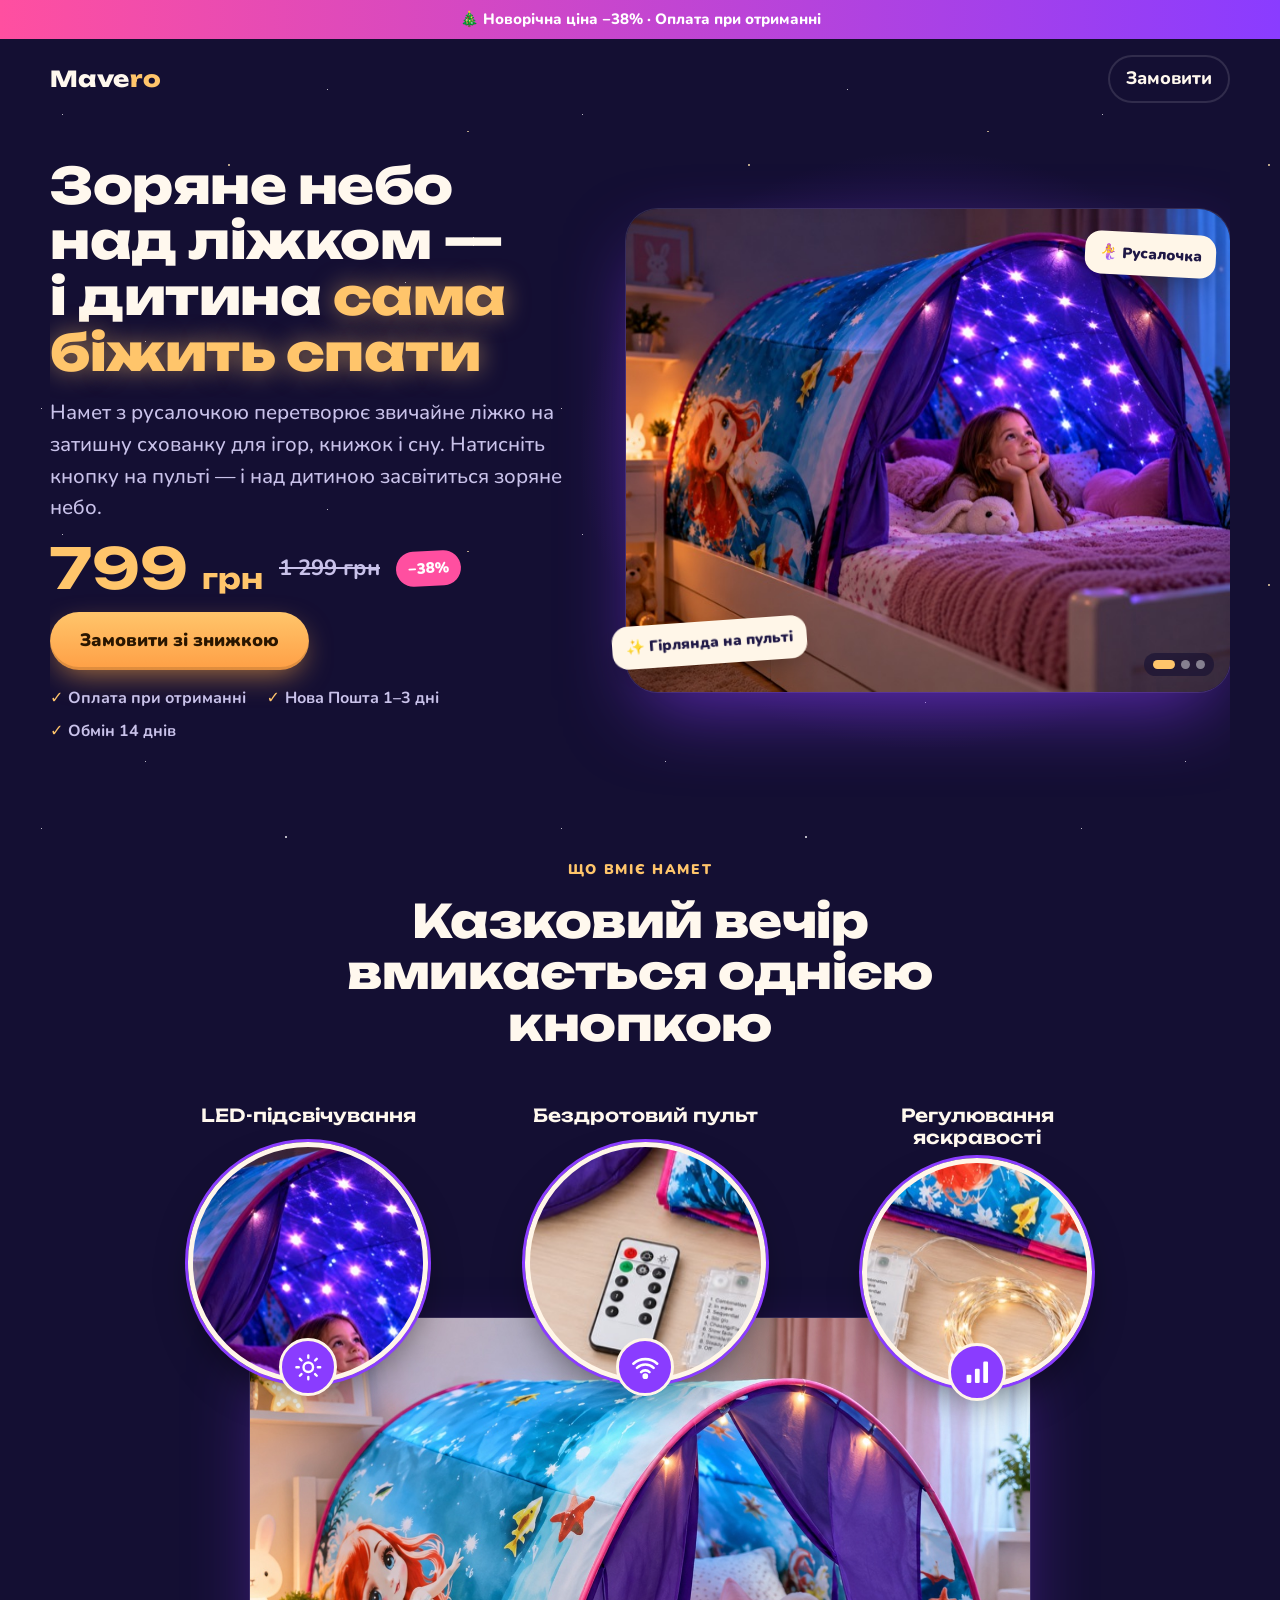
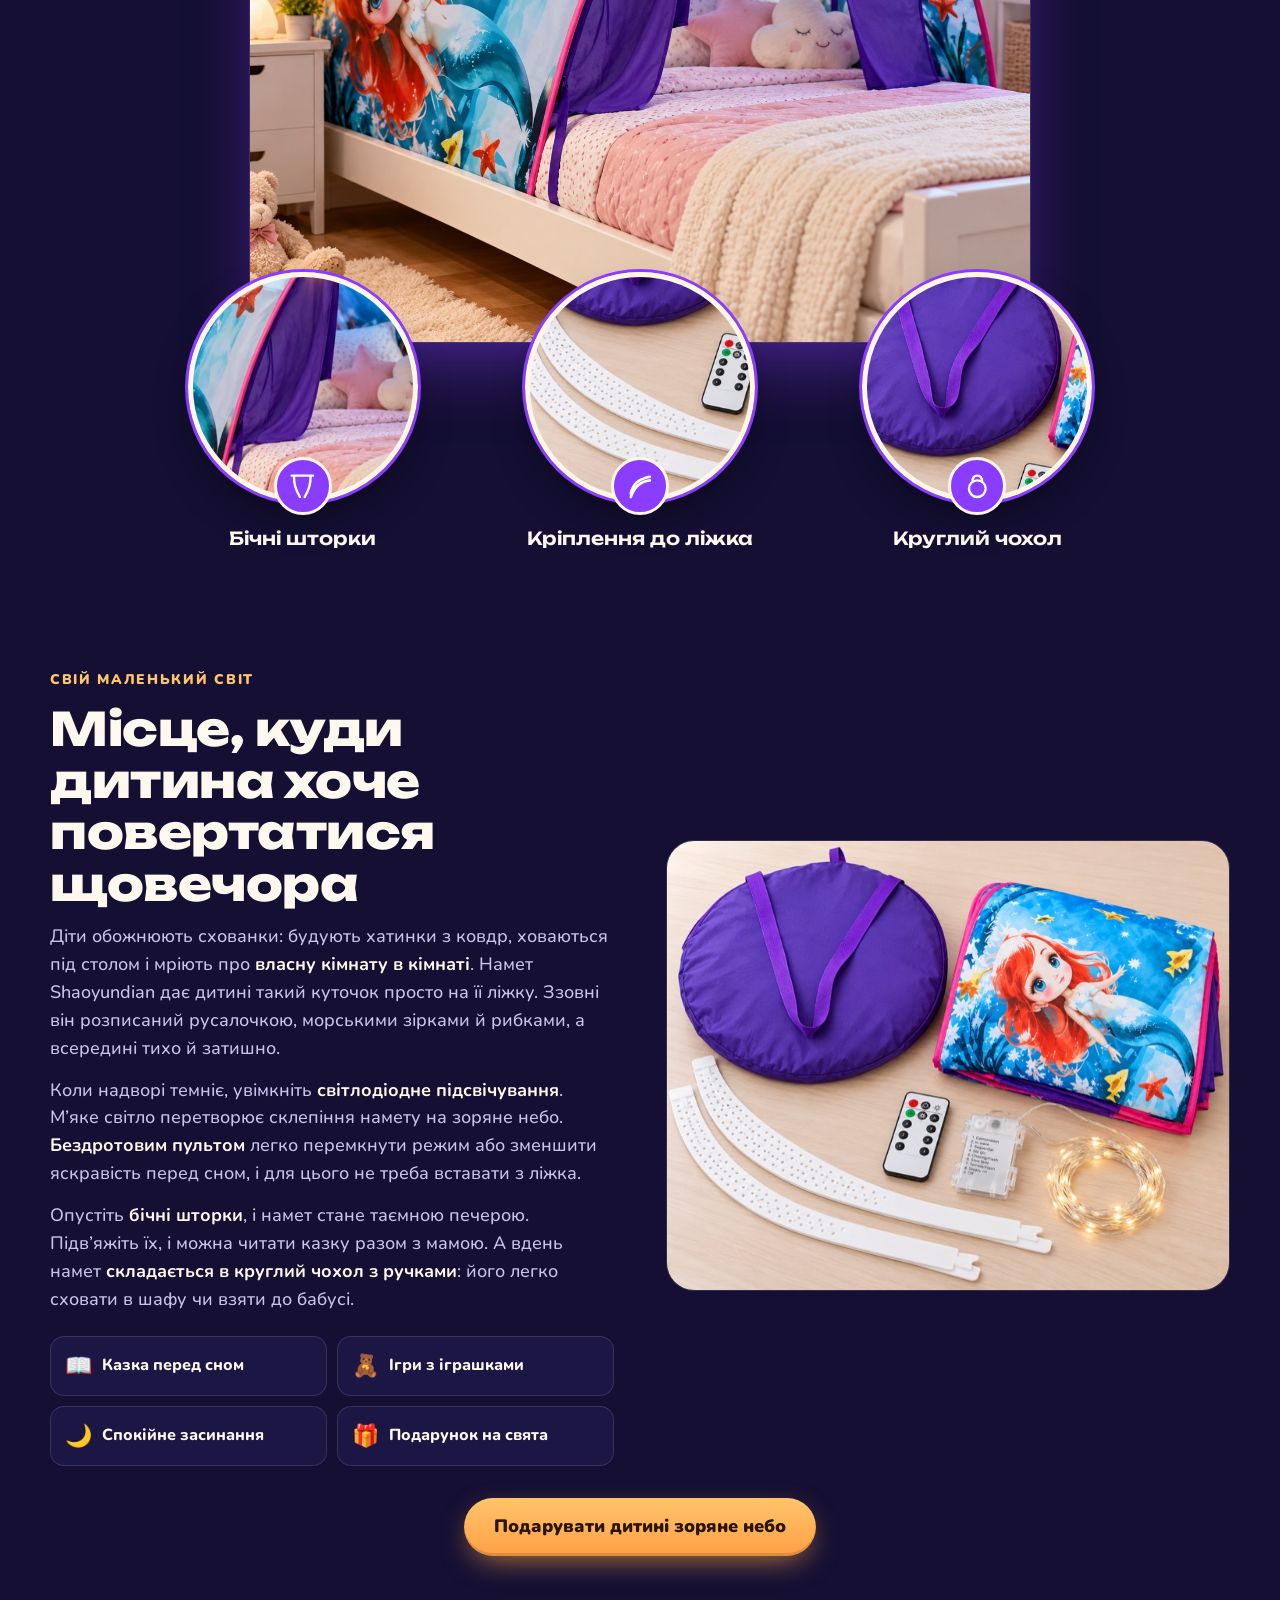
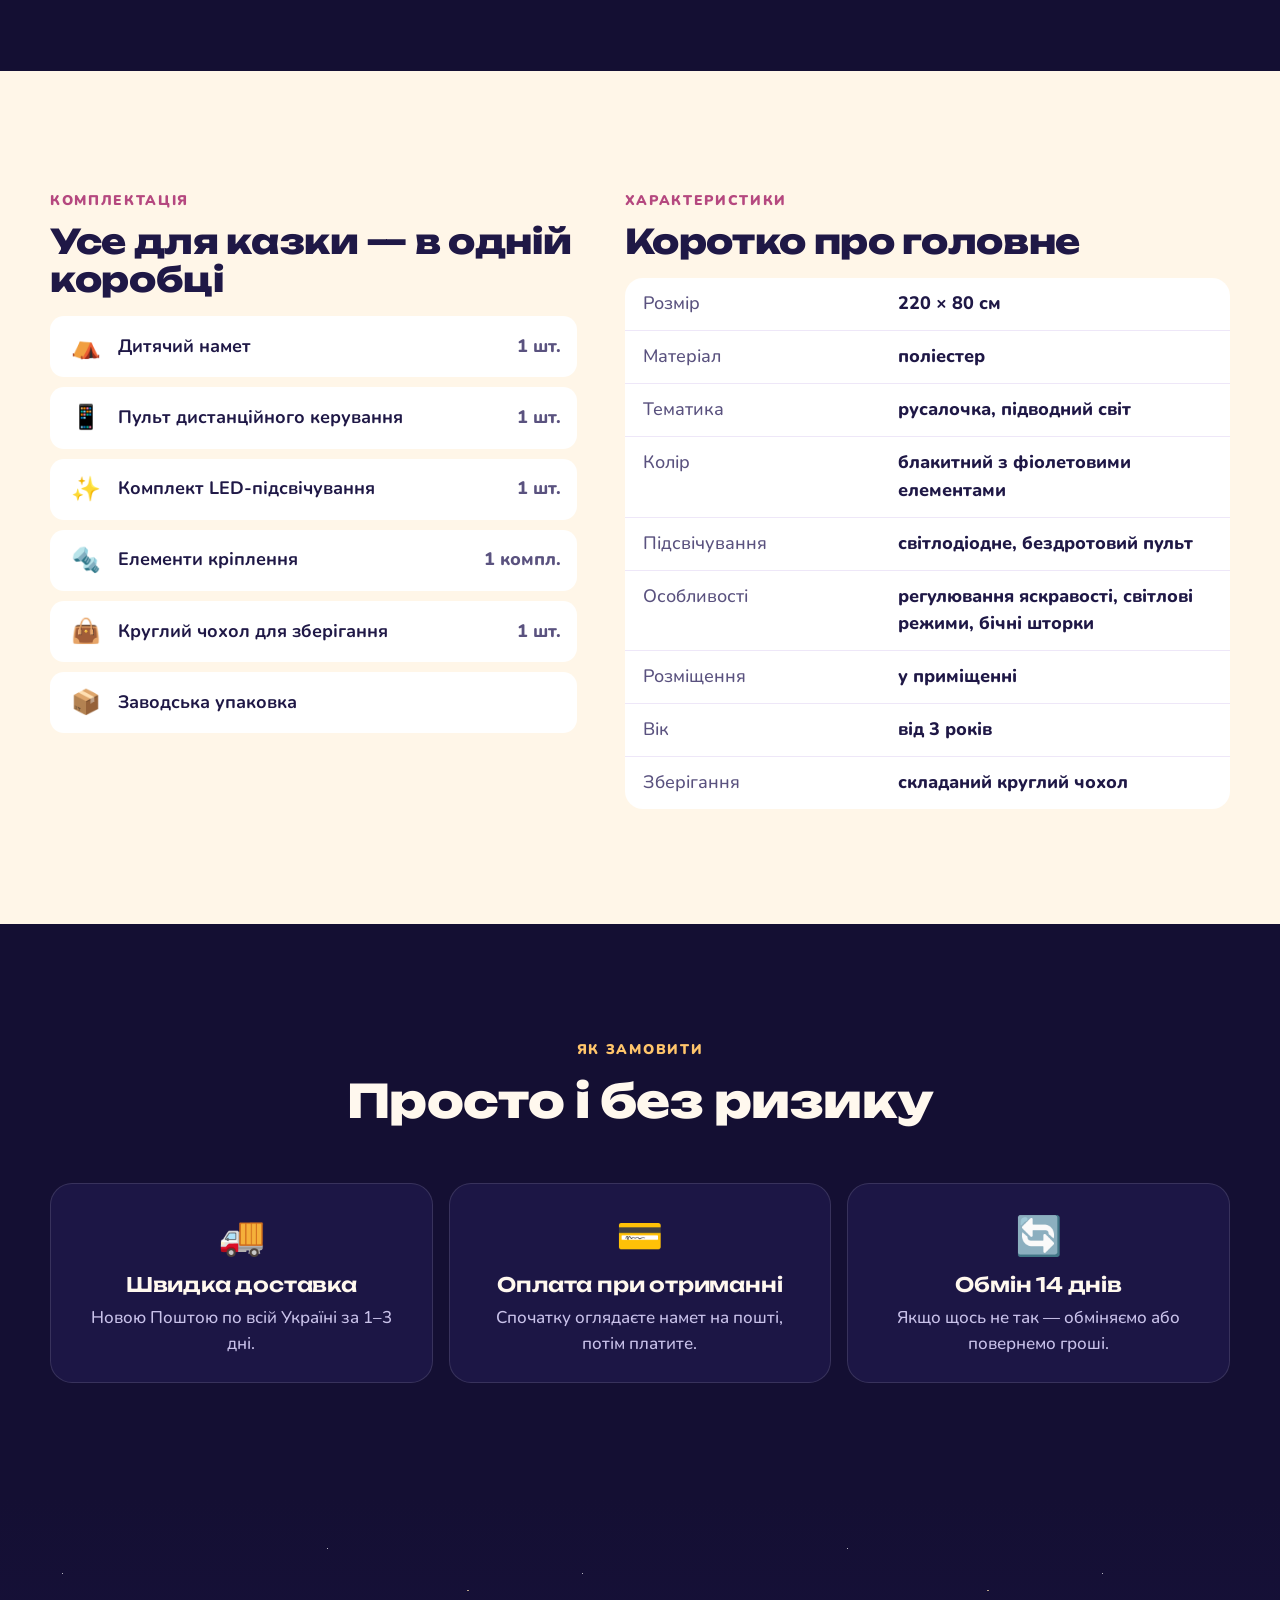
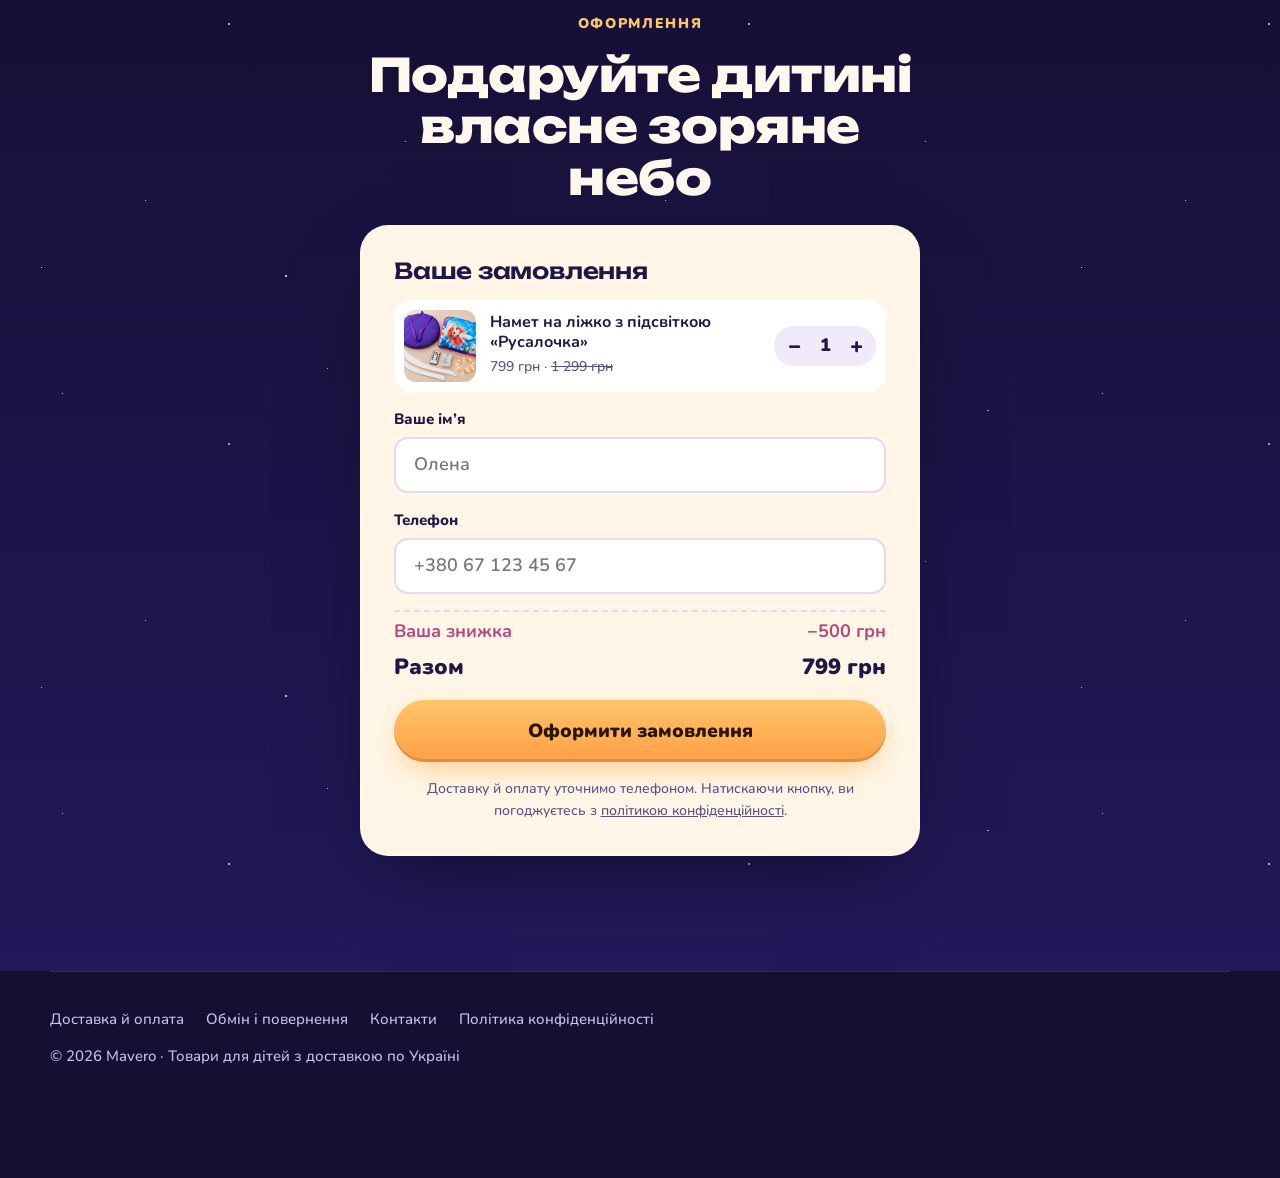
==== commit f7628a02: "Чернетка: новий продаючий текст — перший екран, інфографіка, блок «Свій маленький світ» з моментами," ====
--- a/index.html
+++ b/index.html
@@ -4,7 +4,7 @@
 <meta charset="utf-8">
 <meta name="viewport" content="width=device-width, initial-scale=1">
 <title>Казковий намет на ліжко з зоряною підсвіткою — Mavero</title>
-<meta name="description" content="Дитячий намет на ліжко з русалочкою і LED-підсвічуванням на пульті. Складається в круглий чохол. Оплата при отриманні, Нова Пошта 1–3 дні.">
+<meta name="description" content="Дитячий намет на ліжко з русалочкою і зоряним підсвічуванням на пульті: власний куточок для ігор, читання і сну. Складається в круглий чохол. Оплата при отриманні, Нова Пошта 1–3 дні.">
 <link rel="canonical" href="https://maverokids.com/">
 <link rel="icon" href="/assets/favicon.svg" type="image/svg+xml">
 <link rel="apple-touch-icon" href="/assets/apple-touch-icon.png">
@@ -15,7 +15,9 @@
 <meta property="og:title" content="Казковий намет на ліжко з зоряною підсвіткою">
 <meta property="og:description" content="Гірлянда на пульті, ставиться за хвилину. Оплата при отриманні.">
 <meta property="og:url" content="https://maverokids.com/">
-<meta property="og:image" content="https://maverokids.com/assets/tent/night.jpg">
+<meta property="og:image" content="https://maverokids.com/assets/og-palatka.jpg">
+<meta property="og:image:width" content="1200">
+<meta property="og:image:height" content="630">
 <meta name="twitter:card" content="summary_large_image">
 <meta name="facebook-domain-verification" content="hlm3x9qhmfwime8j03jnzneef9wisl">
 <link rel="preconnect" href="https://fonts.googleapis.com">
@@ -163,6 +165,9 @@
 .about{display:grid;grid-template-columns:1fr 1fr;gap:clamp(24px,4vw,56px);align-items:center}
 .about p{color:var(--muted);margin-top:14px}
 .about p b{color:var(--ink)}
+.moments{display:grid;grid-template-columns:1fr 1fr;gap:10px;margin-top:22px}
+.moments li{display:flex;gap:10px;align-items:center;font-weight:800;font-size:16px;background:var(--bg-2);border:1px solid var(--line);border-radius:14px;padding:12px 14px}
+.moments span{font-size:22px}
 .about img{border-radius:28px;width:100%;aspect-ratio:5/4;object-fit:cover;border:1px solid var(--line)}
 @media (max-width:820px){.about{grid-template-columns:1fr}.about img{order:-1}}
 
@@ -265,7 +270,7 @@
       <div class="hero-text">
         <span class="eyebrow">Намет на ліжко з підсвіткою</span>
         <h1>Зоряне небо над ліжком — і&nbsp;дитина <em>сама біжить спати</em></h1>
-        <p class="lead">Казковий намет з русалочкою та LED-підсвічуванням на пульті. Ставиться прямо на дитяче ліжко — і вкладання перетворюється на пригоду.</p>
+        <p class="lead">Намет з русалочкою перетворює звичайне ліжко на затишну схованку для ігор, книжок і сну. Натисніть кнопку на пульті — і над дитиною засвітиться зоряне небо.</p>
         <div class="price">
           <b><span data-price>799</span> <small>грн</small></b>
           <s><span data-old>1299</span> грн</s>
@@ -309,7 +314,7 @@
 <section class="wrap sec" style="padding-top:0">
   <div class="sec-head">
     <span class="eyebrow">Що вміє намет</span>
-    <h2>Казка, яка вмикається з пульта</h2>
+    <h2>Казковий вечір вмикається однією кнопкою</h2>
   </div>
   <div class="info">
     <div class="circles top">
@@ -330,15 +335,21 @@
 <section class="wrap sec" style="padding-top:0">
   <div class="about">
     <div>
-      <span class="eyebrow">Чому діти його обожнюють</span>
-      <h2 style="margin-top:10px">Свій казковий куточок просто на&nbsp;ліжку</h2>
-      <p>Кожна дитина мріє про власну схованку. Намет із <b>русалочкою та підводним світом</b> перетворює звичайне ліжко на чарівну печеру, де хочеться гратися, читати й засинати.</p>
-      <p>Усередині — <b>світлодіодна гірлянда</b>. Бездротовим пультом можна змінювати <b>режими світіння і яскравість</b>, не встаючи з ліжка: м’яке мерехтіння замість яскравої лампи, і темрява вже не страшна.</p>
-      <p><b>Бічні шторки</b> можна закрити або підв’язати. А коли намет не потрібен — він складається в <b>круглий чохол</b> і займає мінімум місця.</p>
+      <span class="eyebrow">Свій маленький світ</span>
+      <h2 style="margin-top:10px">Місце, куди дитина хоче повертатися щовечора</h2>
+      <p>Діти обожнюють схованки: будують хатинки з ковдр, ховаються під столом і мріють про <b>власну кімнату в кімнаті</b>. Намет Shaoyundian дає дитині такий куточок просто на її ліжку. Ззовні він розписаний русалочкою, морськими зірками й рибками, а всередині тихо й затишно.</p>
+      <p>Коли надворі темніє, увімкніть <b>світлодіодне підсвічування</b>. М’яке світло перетворює склепіння намету на зоряне небо. <b>Бездротовим пультом</b> легко перемкнути режим або зменшити яскравість перед сном, і для цього не треба вставати з ліжка.</p>
+      <p>Опустіть <b>бічні шторки</b>, і намет стане таємною печерою. Підв’яжіть їх, і можна читати казку разом з мамою. А вдень намет <b>складається в круглий чохол з ручками</b>: його легко сховати в шафу чи взяти до бабусі.</p>
+      <ul class="moments">
+        <li><span>📖</span>Казка перед сном</li>
+        <li><span>🧸</span>Ігри з іграшками</li>
+        <li><span>🌙</span>Спокійне засинання</li>
+        <li><span>🎁</span>Подарунок на свята</li>
+      </ul>
     </div>
     <img src="/assets/tent/kit-s.jpg" srcset="/assets/tent/kit-s.jpg 720w, /assets/tent/kit.jpg 1400w" sizes="(max-width:820px) 100vw, 50vw" width="1400" height="1120" loading="lazy" alt="Комплект: чохол, складений намет, пульт, гірлянда і кріплення">
   </div>
-  <p class="center" style="margin-top:32px"><a class="btn" href="#order" data-buy>Замовити зі знижкою</a></p>
+  <p class="center" style="margin-top:32px"><a class="btn" href="#order" data-buy>Подарувати дитині зоряне небо</a></p>
 </section>
 
 <!-- Комплектація і характеристики -->
@@ -346,7 +357,7 @@
   <div class="wrap ks">
     <div>
       <span class="eyebrow">Комплектація</span>
-      <h2>Що ви отримаєте</h2>
+      <h2>Усе для казки — в одній коробці</h2>
       <ul class="kit-list">
         <li><span>⛺</span>Дитячий намет<i>1 шт.</i></li>
         <li><span>📱</span>Пульт дистанційного керування<i>1 шт.</i></li>
@@ -389,7 +400,7 @@
   <div class="wrap order">
     <div class="sec-head">
       <span class="eyebrow">Оформлення</span>
-      <h2>Замовте намет за новорічною ціною</h2>
+      <h2>Подаруйте дитині власне зоряне небо</h2>
     </div>
     <form class="form" id="order-form" novalidate>
       <h3>Ваше замовлення</h3>
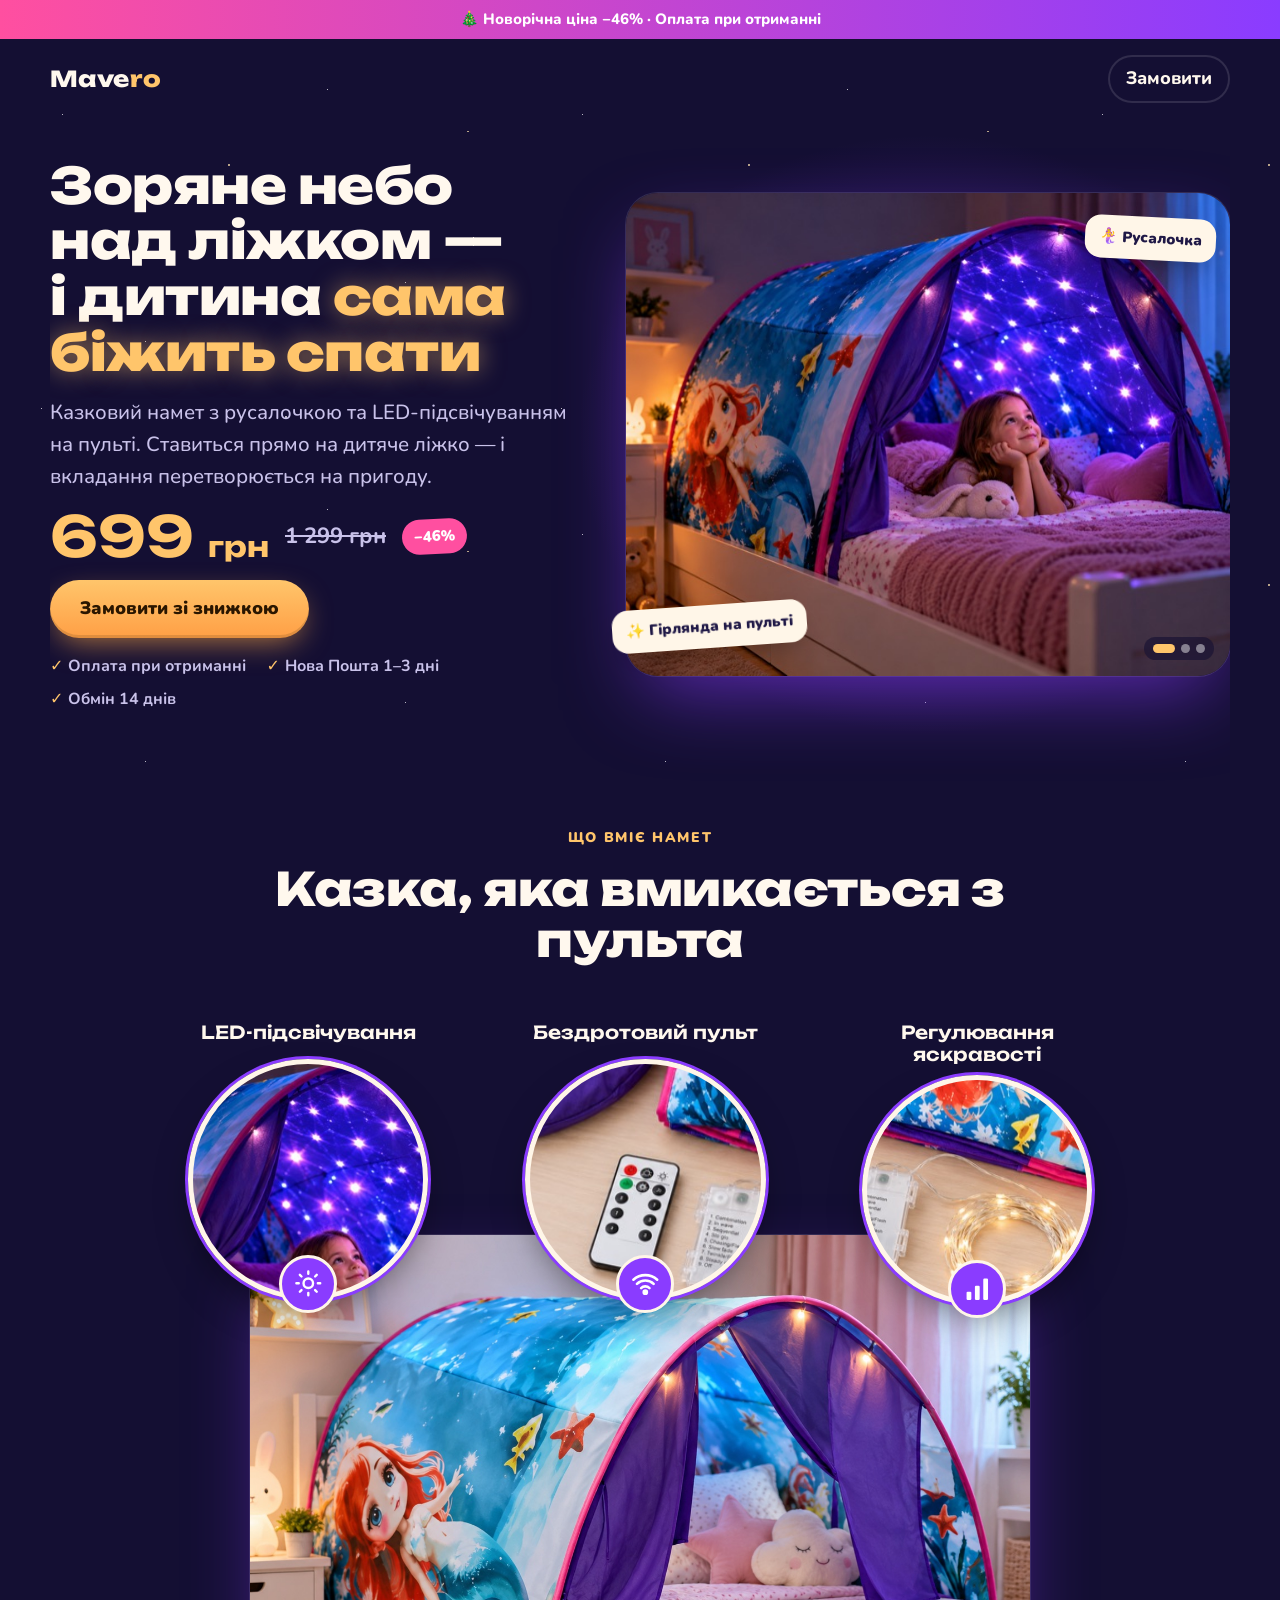
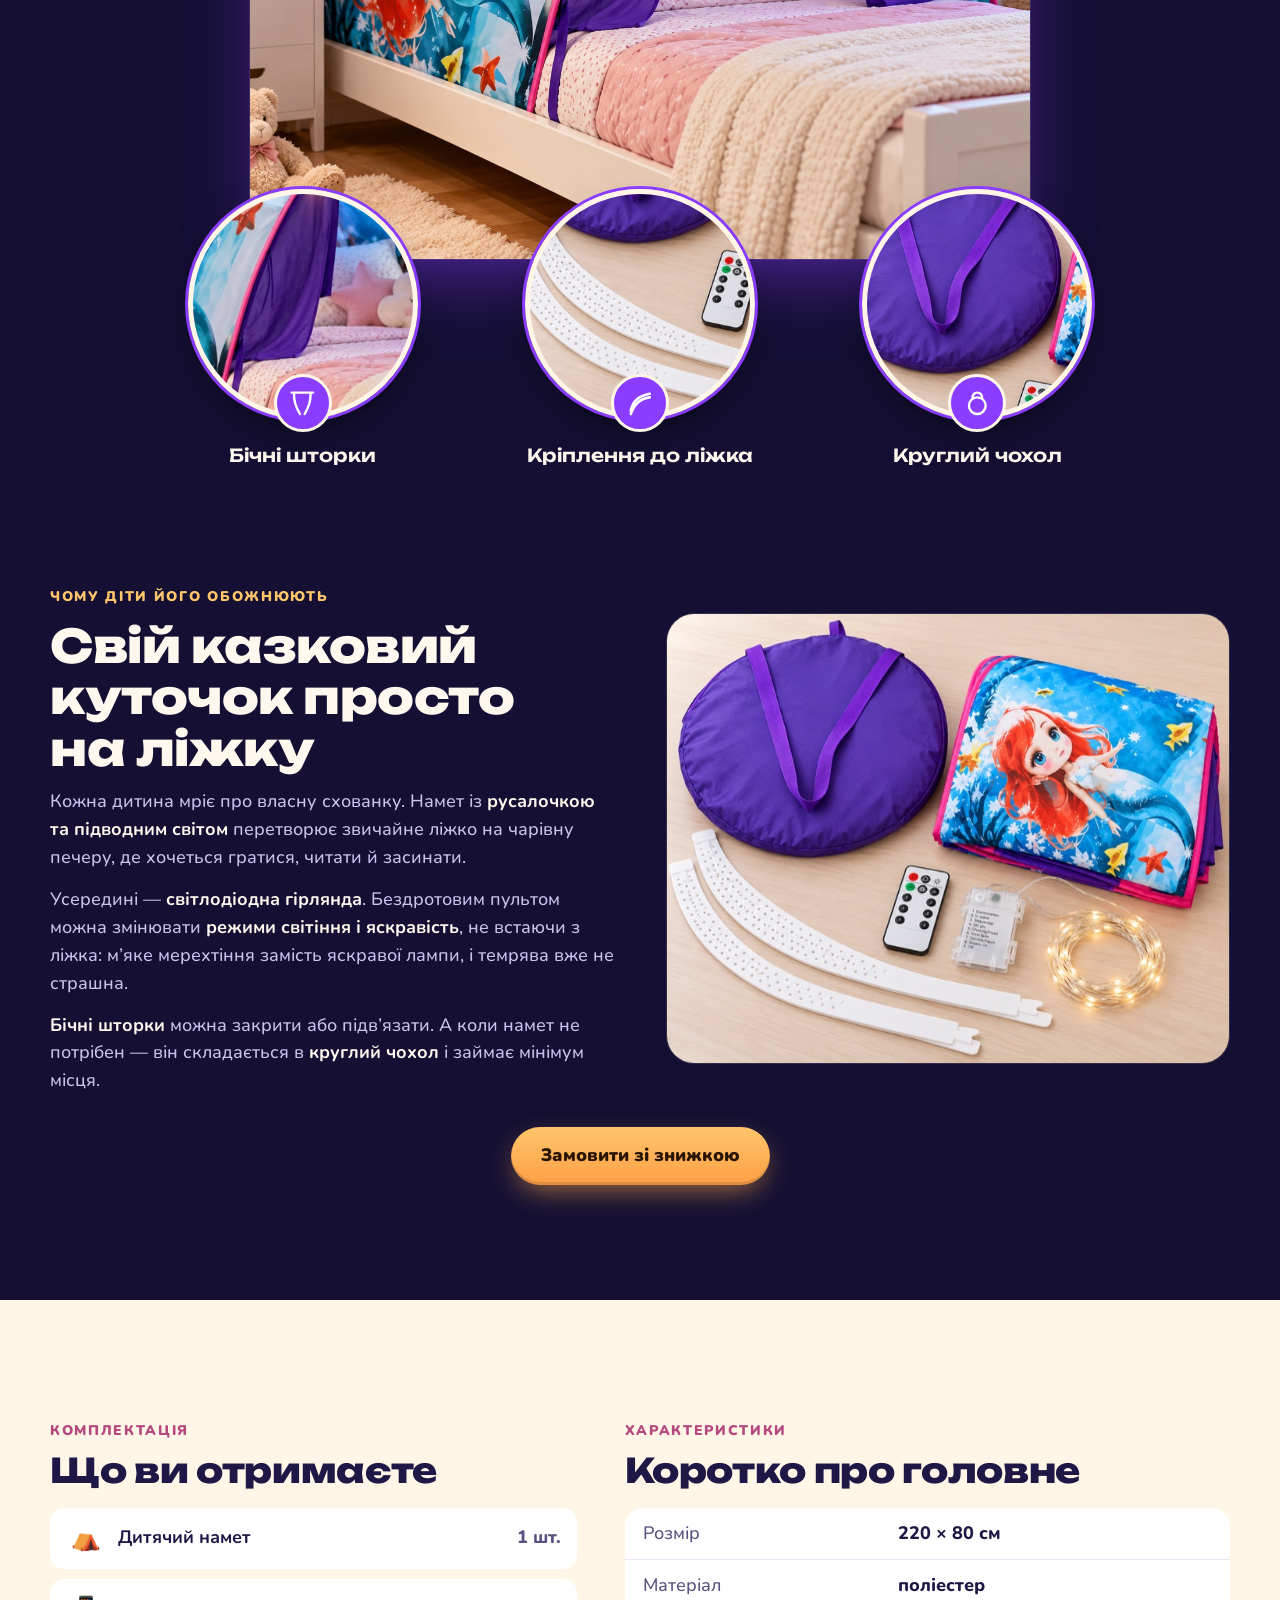
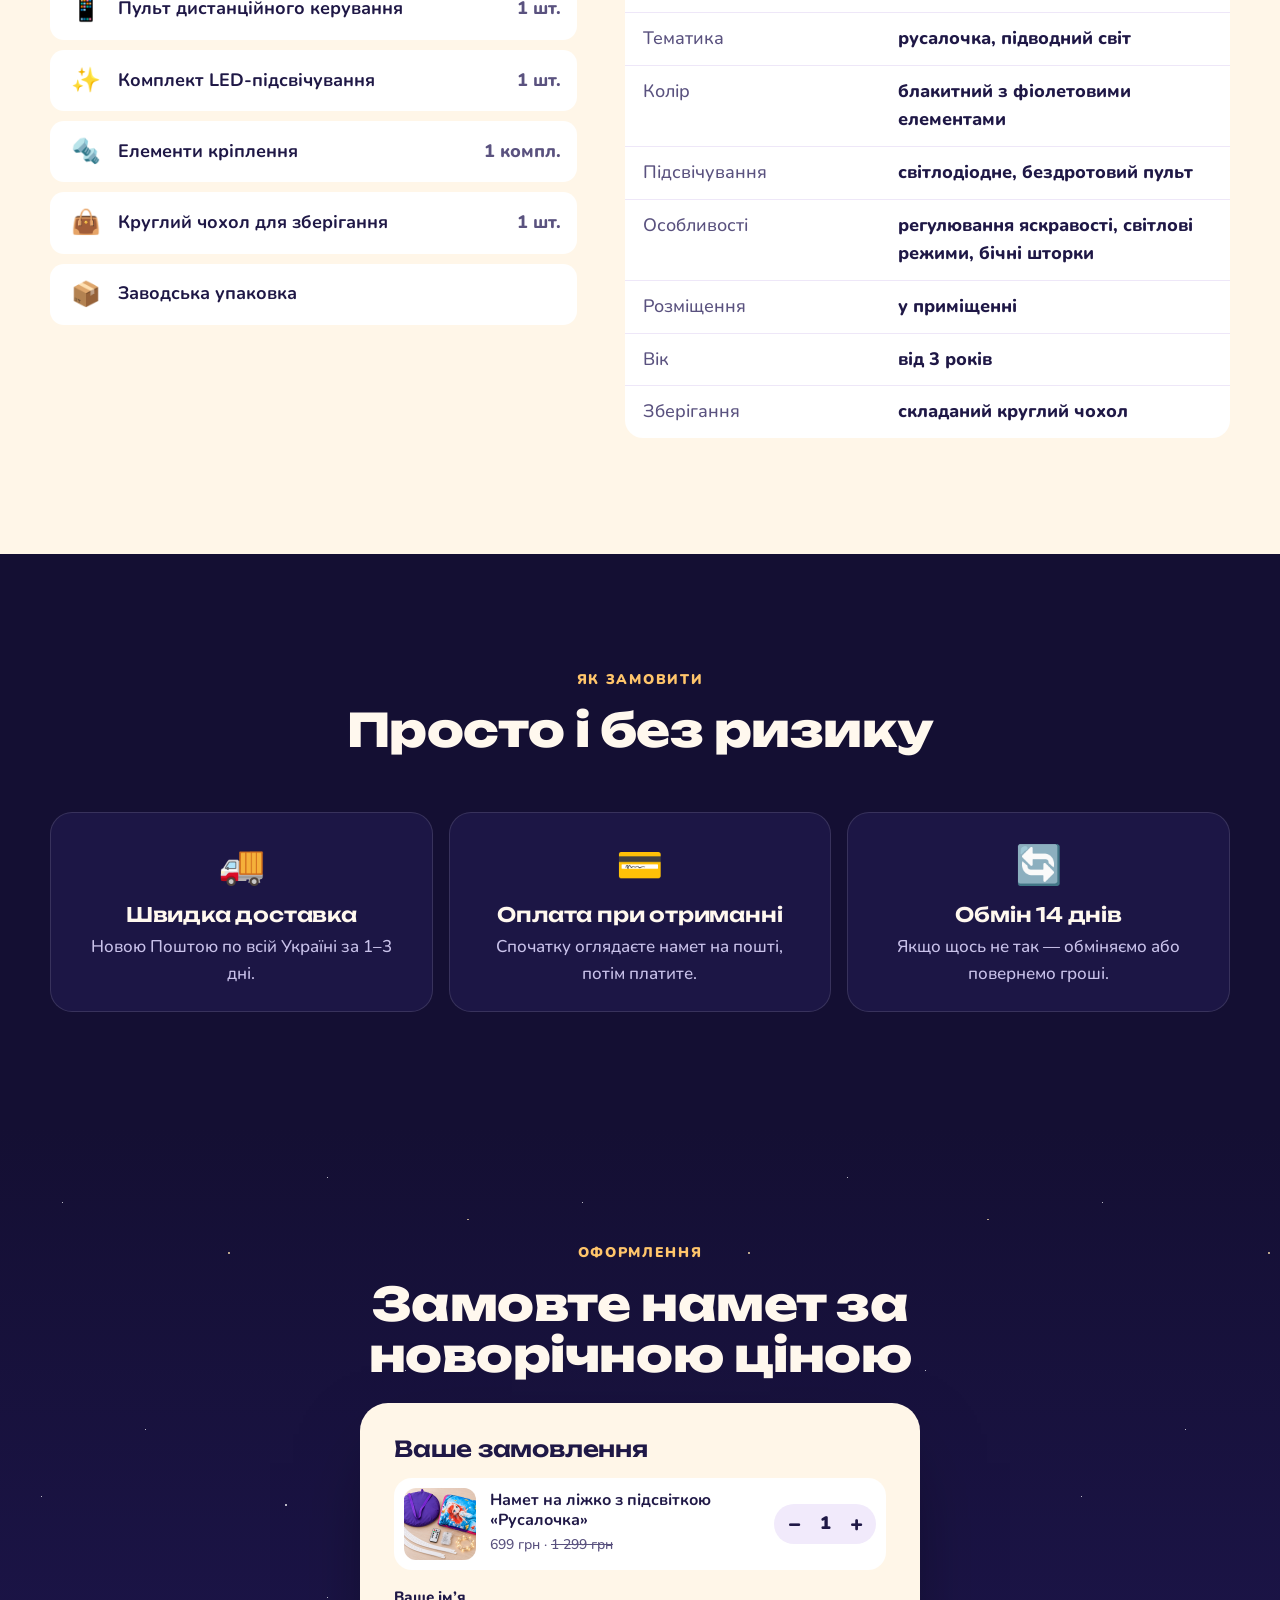
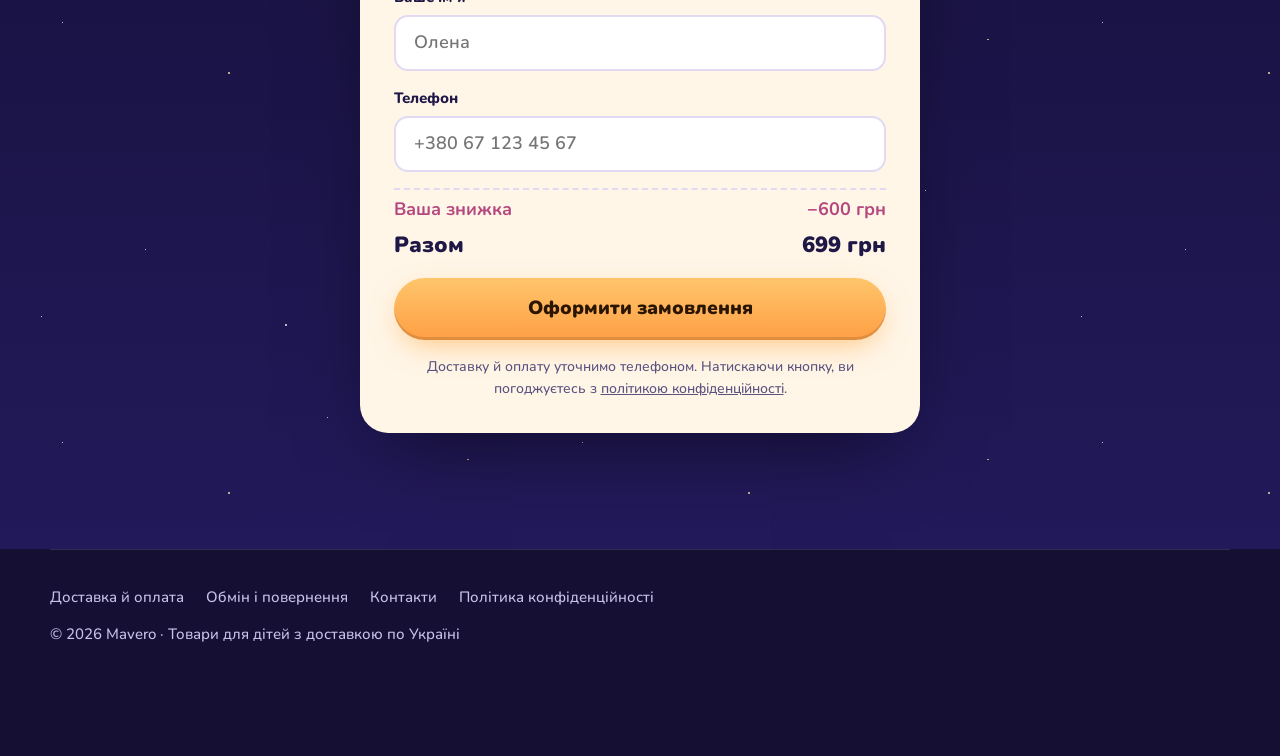
==== commit fb73f5b0: "Ціна намету 699 грн (стара 1299, −46%) замість 799 Co-Authored-By: Claude Opus 5.5 <noreply@anthropi" ====
--- a/index.html
+++ b/index.html
@@ -4,7 +4,7 @@
 <meta charset="utf-8">
 <meta name="viewport" content="width=device-width, initial-scale=1">
 <title>Казковий намет на ліжко з зоряною підсвіткою — Mavero</title>
-<meta name="description" content="Дитячий намет на ліжко з русалочкою і зоряним підсвічуванням на пульті: власний куточок для ігор, читання і сну. Складається в круглий чохол. Оплата при отриманні, Нова Пошта 1–3 дні.">
+<meta name="description" content="Дитячий намет на ліжко з русалочкою і LED-підсвічуванням на пульті. Складається в круглий чохол. Оплата при отриманні, Нова Пошта 1–3 дні.">
 <link rel="canonical" href="https://maverokids.com/">
 <link rel="icon" href="/assets/favicon.svg" type="image/svg+xml">
 <link rel="apple-touch-icon" href="/assets/apple-touch-icon.png">
@@ -165,9 +165,6 @@
 .about{display:grid;grid-template-columns:1fr 1fr;gap:clamp(24px,4vw,56px);align-items:center}
 .about p{color:var(--muted);margin-top:14px}
 .about p b{color:var(--ink)}
-.moments{display:grid;grid-template-columns:1fr 1fr;gap:10px;margin-top:22px}
-.moments li{display:flex;gap:10px;align-items:center;font-weight:800;font-size:16px;background:var(--bg-2);border:1px solid var(--line);border-radius:14px;padding:12px 14px}
-.moments span{font-size:22px}
 .about img{border-radius:28px;width:100%;aspect-ratio:5/4;object-fit:cover;border:1px solid var(--line)}
 @media (max-width:820px){.about{grid-template-columns:1fr}.about img{order:-1}}
 
@@ -257,7 +254,7 @@
 </head>
 <body>
 
-<div class="topbar">🎄 Новорічна ціна −<span data-pct>38</span>%<span class="tb-x"> · Оплата при отриманні</span></div>
+<div class="topbar">🎄 Новорічна ціна −<span data-pct>46</span>%<span class="tb-x"> · Оплата при отриманні</span></div>
 
 <div class="stars">
   <header class="wrap head">
@@ -270,11 +267,11 @@
       <div class="hero-text">
         <span class="eyebrow">Намет на ліжко з підсвіткою</span>
         <h1>Зоряне небо над ліжком — і&nbsp;дитина <em>сама біжить спати</em></h1>
-        <p class="lead">Намет з русалочкою перетворює звичайне ліжко на затишну схованку для ігор, книжок і сну. Натисніть кнопку на пульті — і над дитиною засвітиться зоряне небо.</p>
+        <p class="lead">Казковий намет з русалочкою та LED-підсвічуванням на пульті. Ставиться прямо на дитяче ліжко — і вкладання перетворюється на пригоду.</p>
         <div class="price">
-          <b><span data-price>799</span> <small>грн</small></b>
+          <b><span data-price>699</span> <small>грн</small></b>
           <s><span data-old>1299</span> грн</s>
-          <span class="badge">−<span data-pct>38</span>%</span>
+          <span class="badge">−<span data-pct>46</span>%</span>
         </div>
 <div class="hero-cta">
           <a class="btn" href="#order" data-buy>Замовити зі знижкою</a>
@@ -314,7 +311,7 @@
 <section class="wrap sec" style="padding-top:0">
   <div class="sec-head">
     <span class="eyebrow">Що вміє намет</span>
-    <h2>Казковий вечір вмикається однією кнопкою</h2>
+    <h2>Казка, яка вмикається з пульта</h2>
   </div>
   <div class="info">
     <div class="circles top">
@@ -335,21 +332,15 @@
 <section class="wrap sec" style="padding-top:0">
   <div class="about">
     <div>
-      <span class="eyebrow">Свій маленький світ</span>
-      <h2 style="margin-top:10px">Місце, куди дитина хоче повертатися щовечора</h2>
-      <p>Діти обожнюють схованки: будують хатинки з ковдр, ховаються під столом і мріють про <b>власну кімнату в кімнаті</b>. Намет Shaoyundian дає дитині такий куточок просто на її ліжку. Ззовні він розписаний русалочкою, морськими зірками й рибками, а всередині тихо й затишно.</p>
-      <p>Коли надворі темніє, увімкніть <b>світлодіодне підсвічування</b>. М’яке світло перетворює склепіння намету на зоряне небо. <b>Бездротовим пультом</b> легко перемкнути режим або зменшити яскравість перед сном, і для цього не треба вставати з ліжка.</p>
-      <p>Опустіть <b>бічні шторки</b>, і намет стане таємною печерою. Підв’яжіть їх, і можна читати казку разом з мамою. А вдень намет <b>складається в круглий чохол з ручками</b>: його легко сховати в шафу чи взяти до бабусі.</p>
-      <ul class="moments">
-        <li><span>📖</span>Казка перед сном</li>
-        <li><span>🧸</span>Ігри з іграшками</li>
-        <li><span>🌙</span>Спокійне засинання</li>
-        <li><span>🎁</span>Подарунок на свята</li>
-      </ul>
+      <span class="eyebrow">Чому діти його обожнюють</span>
+      <h2 style="margin-top:10px">Свій казковий куточок просто на&nbsp;ліжку</h2>
+      <p>Кожна дитина мріє про власну схованку. Намет із <b>русалочкою та підводним світом</b> перетворює звичайне ліжко на чарівну печеру, де хочеться гратися, читати й засинати.</p>
+      <p>Усередині — <b>світлодіодна гірлянда</b>. Бездротовим пультом можна змінювати <b>режими світіння і яскравість</b>, не встаючи з ліжка: м’яке мерехтіння замість яскравої лампи, і темрява вже не страшна.</p>
+      <p><b>Бічні шторки</b> можна закрити або підв’язати. А коли намет не потрібен — він складається в <b>круглий чохол</b> і займає мінімум місця.</p>
     </div>
     <img src="/assets/tent/kit-s.jpg" srcset="/assets/tent/kit-s.jpg 720w, /assets/tent/kit.jpg 1400w" sizes="(max-width:820px) 100vw, 50vw" width="1400" height="1120" loading="lazy" alt="Комплект: чохол, складений намет, пульт, гірлянда і кріплення">
   </div>
-  <p class="center" style="margin-top:32px"><a class="btn" href="#order" data-buy>Подарувати дитині зоряне небо</a></p>
+  <p class="center" style="margin-top:32px"><a class="btn" href="#order" data-buy>Замовити зі знижкою</a></p>
 </section>
 
 <!-- Комплектація і характеристики -->
@@ -357,7 +348,7 @@
   <div class="wrap ks">
     <div>
       <span class="eyebrow">Комплектація</span>
-      <h2>Усе для казки — в одній коробці</h2>
+      <h2>Що ви отримаєте</h2>
       <ul class="kit-list">
         <li><span>⛺</span>Дитячий намет<i>1 шт.</i></li>
         <li><span>📱</span>Пульт дистанційного керування<i>1 шт.</i></li>
@@ -400,7 +391,7 @@
   <div class="wrap order">
     <div class="sec-head">
       <span class="eyebrow">Оформлення</span>
-      <h2>Подаруйте дитині власне зоряне небо</h2>
+      <h2>Замовте намет за новорічною ціною</h2>
     </div>
     <form class="form" id="order-form" novalidate>
       <h3>Ваше замовлення</h3>
@@ -414,7 +405,7 @@
       </div>
       <div class="line">
         <img src="/assets/tent/kit-s.jpg" alt="">
-        <div><b>Намет на ліжко з підсвіткою «Русалочка»</b><small><span data-price>799</span> грн · <s><span data-old>1299</span> грн</s></small></div>
+        <div><b>Намет на ліжко з підсвіткою «Русалочка»</b><small><span data-price>699</span> грн · <s><span data-old>1299</span> грн</s></small></div>
         <div class="qty" aria-label="Кількість">
           <button type="button" data-q="-1" aria-label="Менше">−</button>
           <output data-qty>1</output>
@@ -425,8 +416,8 @@
       <label class="field"><span>Телефон</span><input name="phone" type="tel" inputmode="tel" autocomplete="tel" placeholder="+380 67 123 45 67"></label>
       <input class="hp" name="website" tabindex="-1" autocomplete="off" aria-hidden="true">
       <div class="sum">
-        <div class="save"><span>Ваша знижка</span><span>−<span data-save>500</span> грн</span></div>
-        <div class="total"><span>Разом</span><span><span data-total>799</span> грн</span></div>
+        <div class="save"><span>Ваша знижка</span><span>−<span data-save>600</span> грн</span></div>
+        <div class="total"><span>Разом</span><span><span data-total>699</span> грн</span></div>
       </div>
       <button class="btn btn-wide" type="submit">Оформити замовлення</button>
       <p class="form-err" data-err aria-live="polite"></p>
@@ -446,7 +437,7 @@
 </footer>
 
 <div class="sticky" data-sticky>
-  <div class="p"><b><span data-price>799</span> грн</b><s><span data-old>1299</span> грн</s></div>
+  <div class="p"><b><span data-price>699</span> грн</b><s><span data-old>1299</span> грн</s></div>
   <a class="btn" href="#order" data-buy>Замовити</a>
 </div>
 
@@ -465,7 +456,7 @@
 <script>
 (function () {
   /* Товар: ціни й код постачальника міняти тут */
-  const P = { name: 'Намет на ліжко з підсвіткою «Русалочка»', code: '5092286', price: 799, old: 1299 };
+  const P = { name: 'Намет на ліжко з підсвіткою «Русалочка»', code: '5092286', price: 699, old: 1299 };
   /* Кінець акції — справжня дата (за Києвом). Після неї таймер ховається: оновіть дату або ціну чесно */
   const END = new Date('2026-11-30T23:59:59+02:00');
 
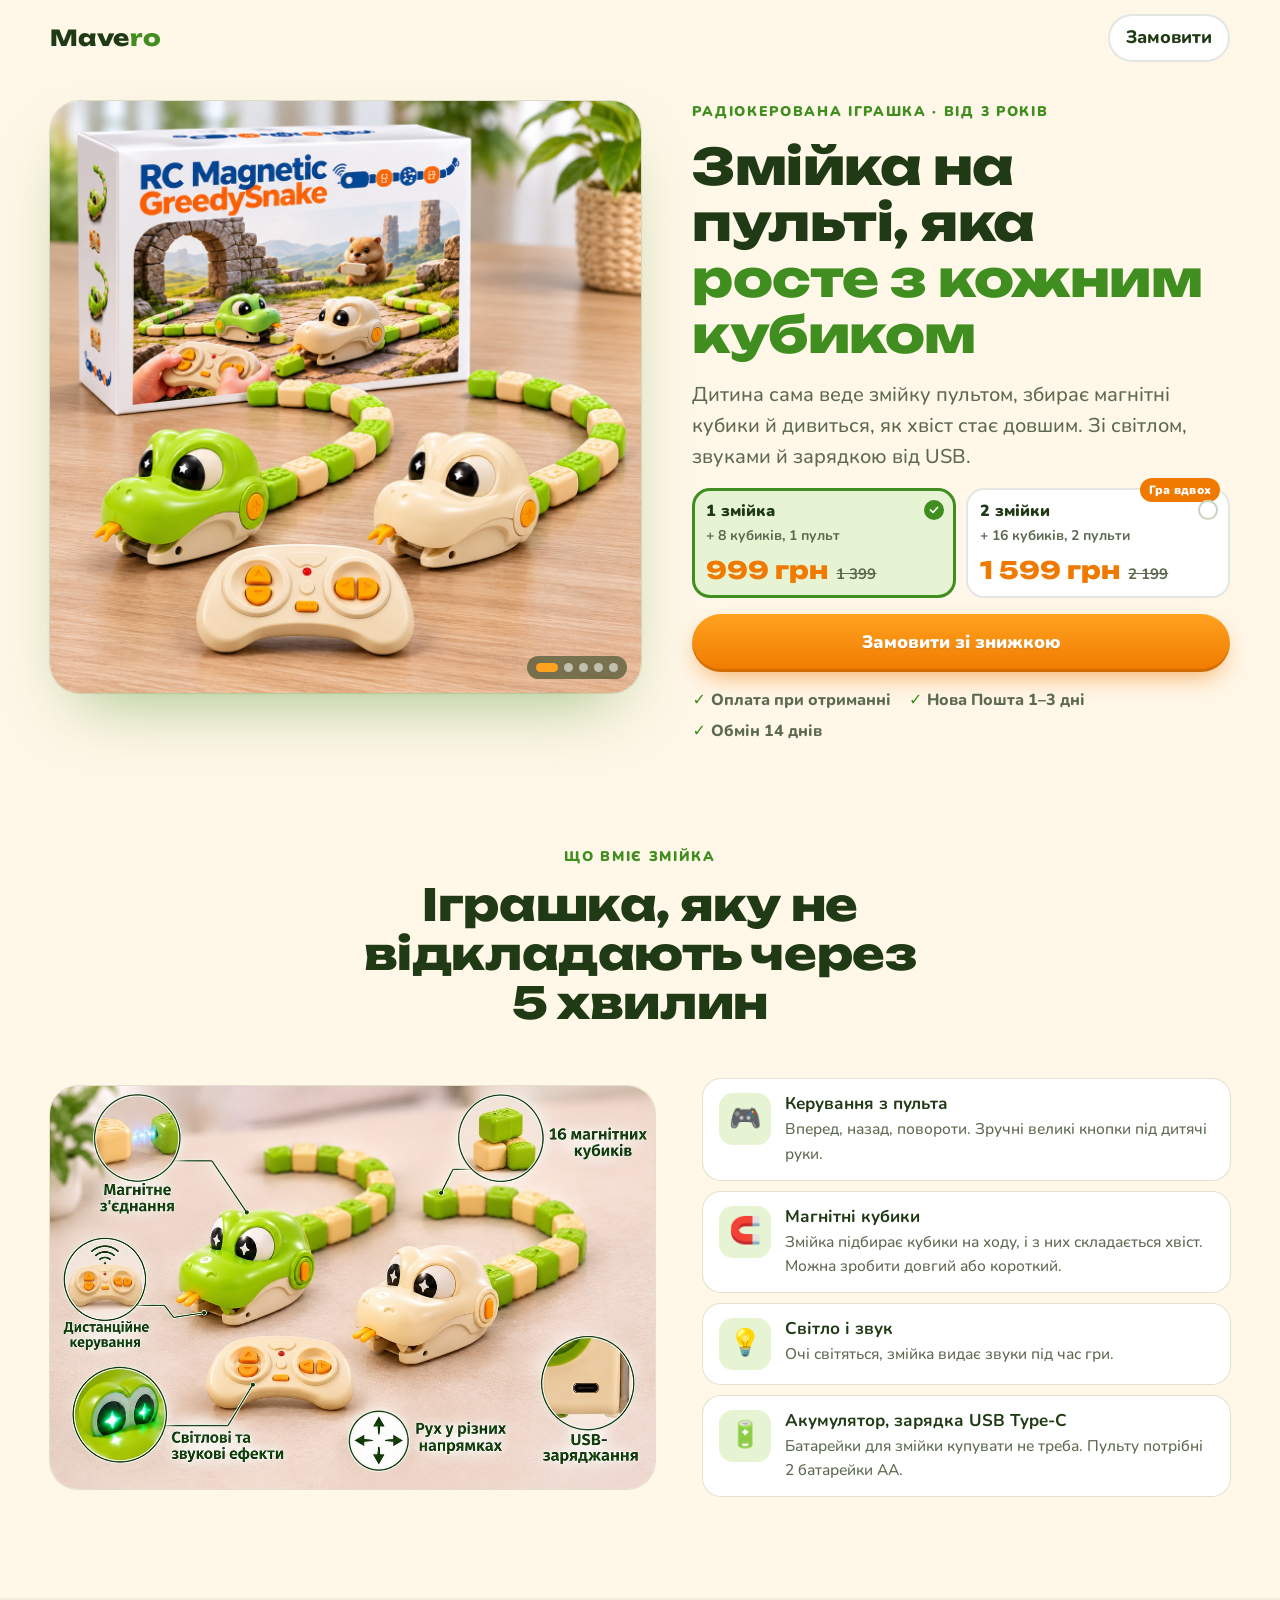
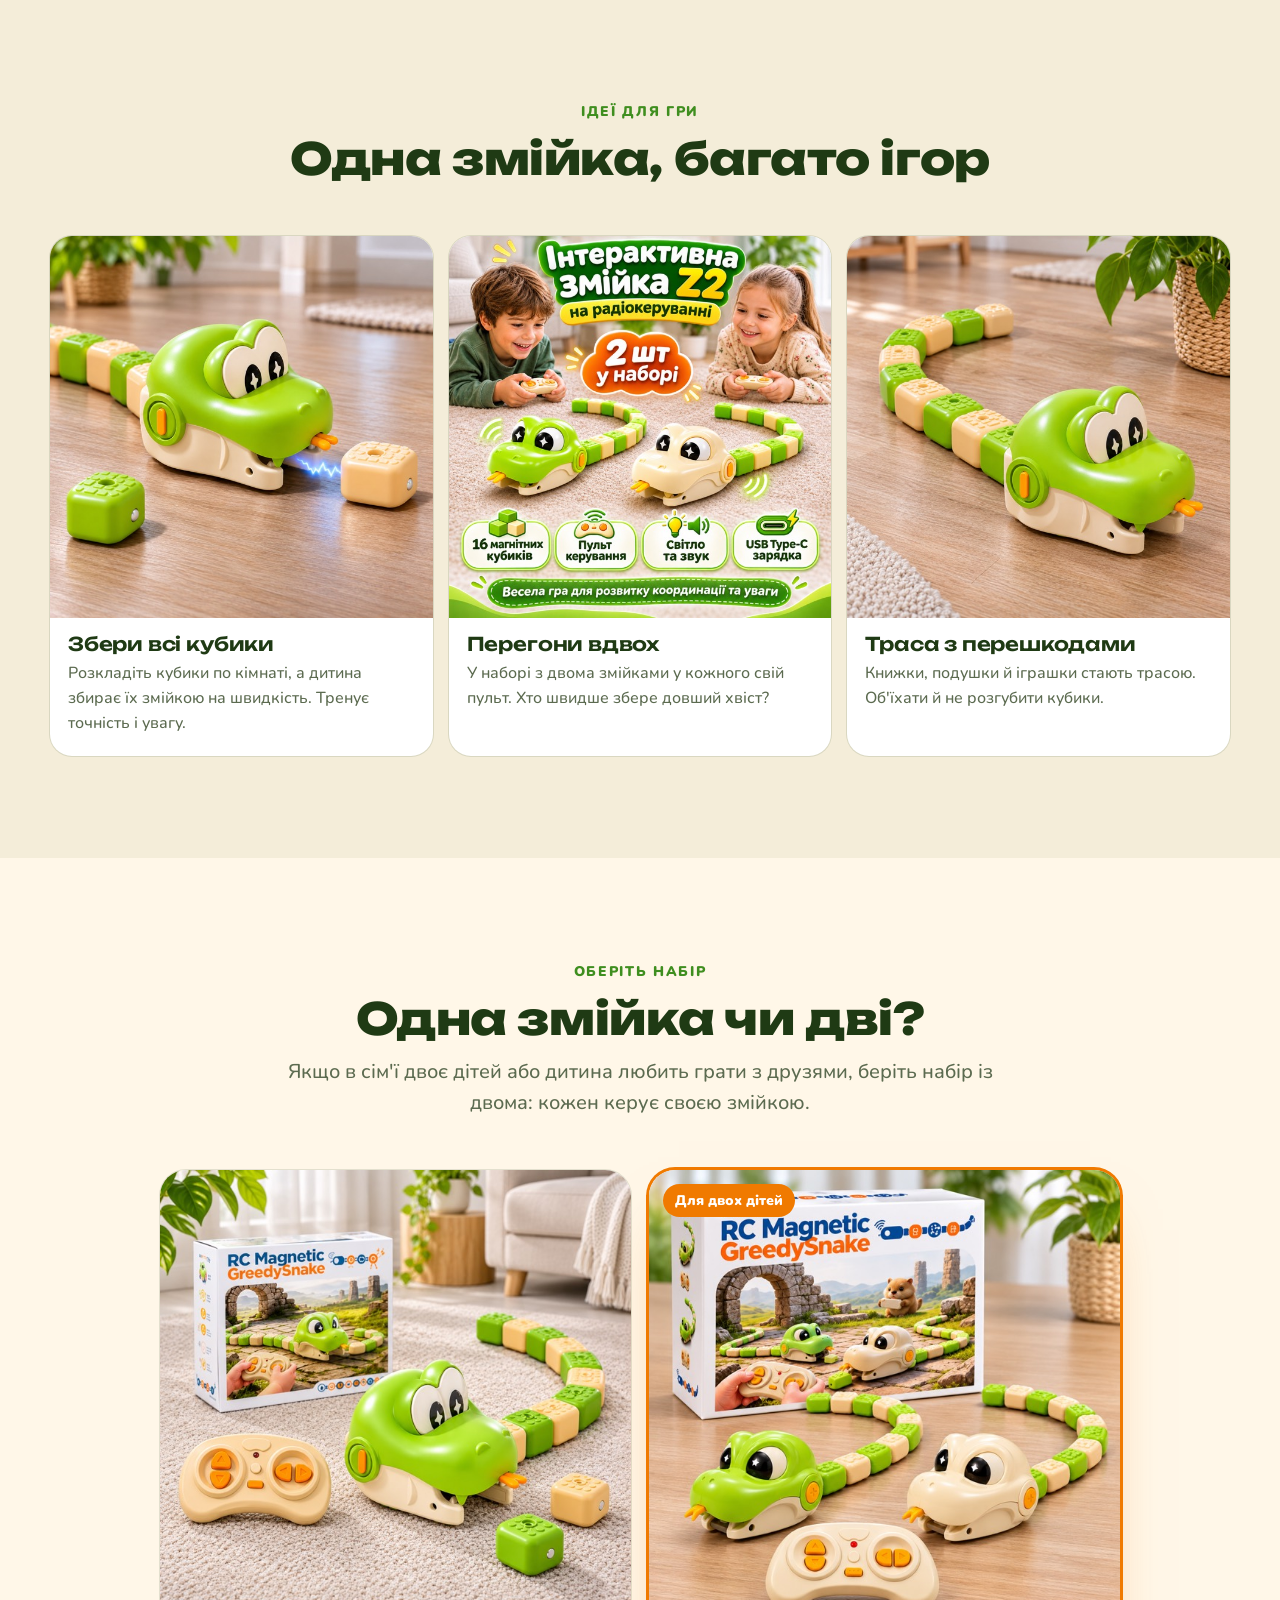
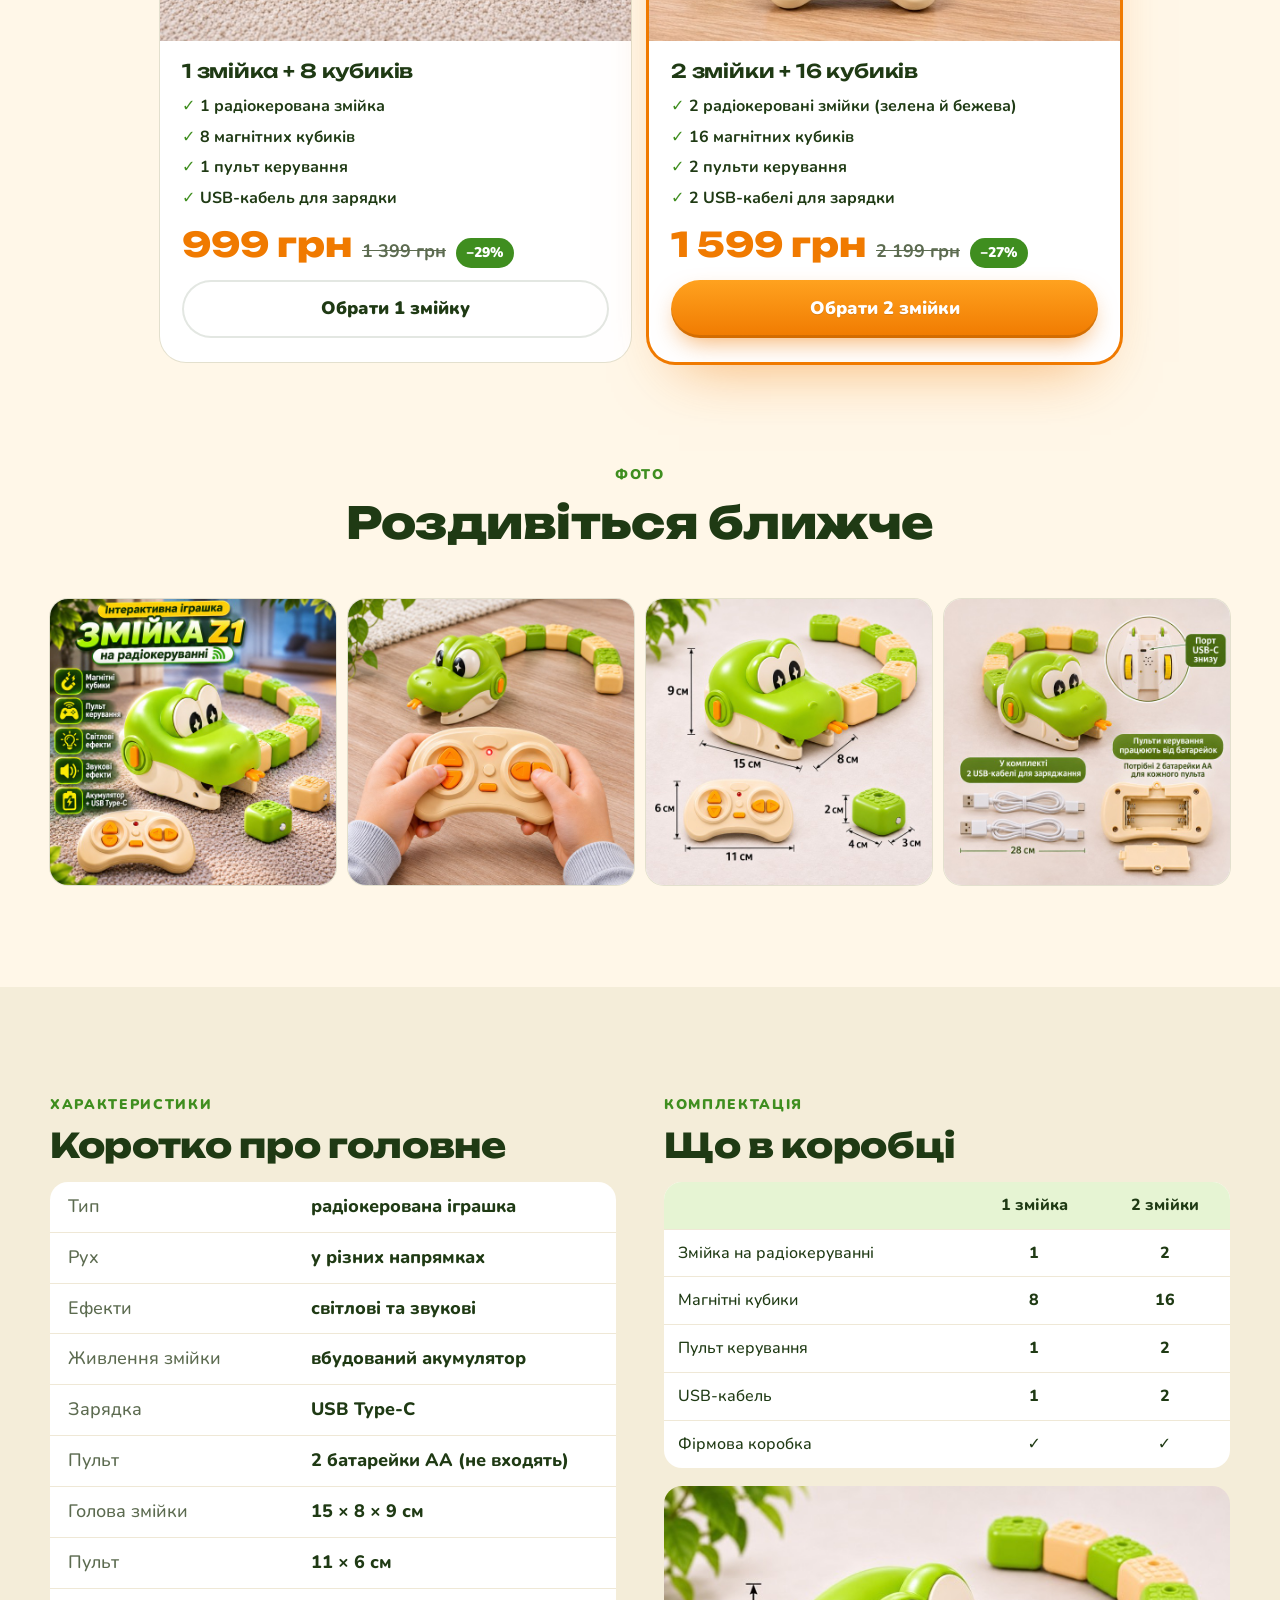
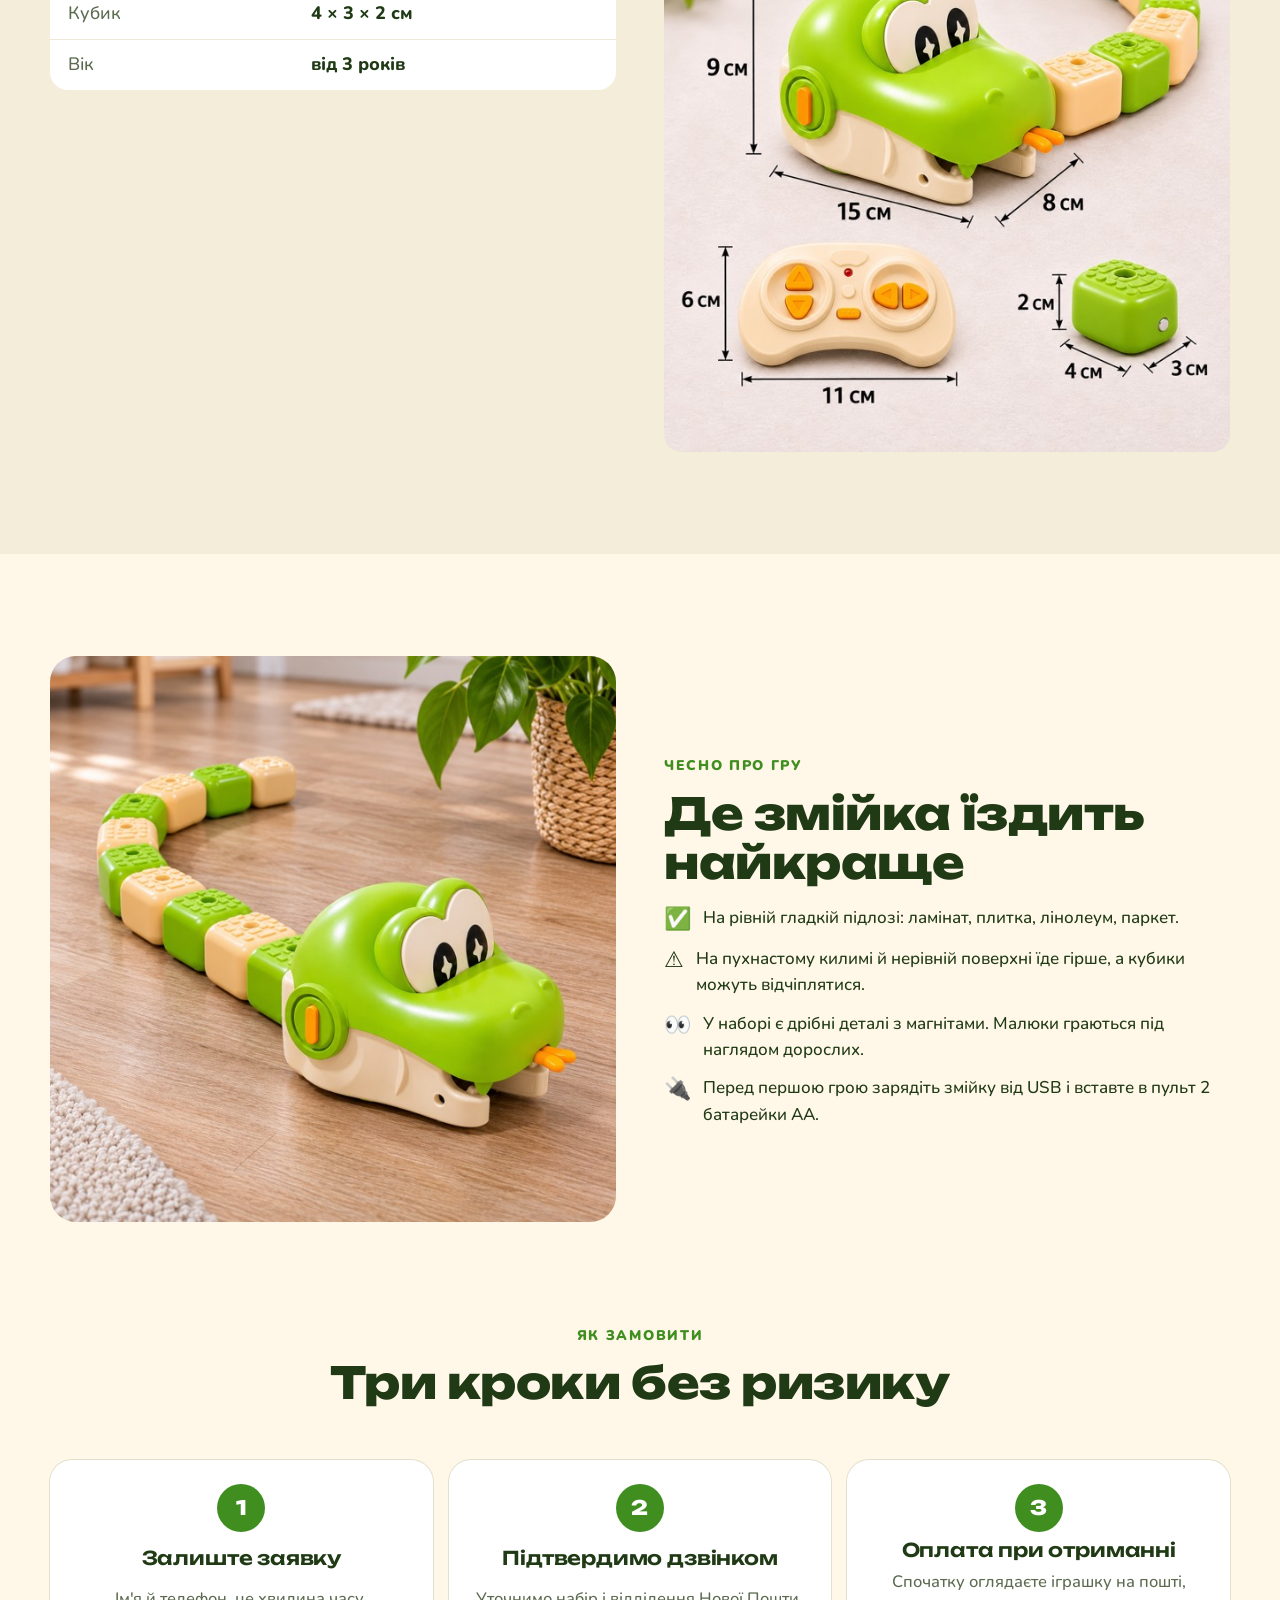
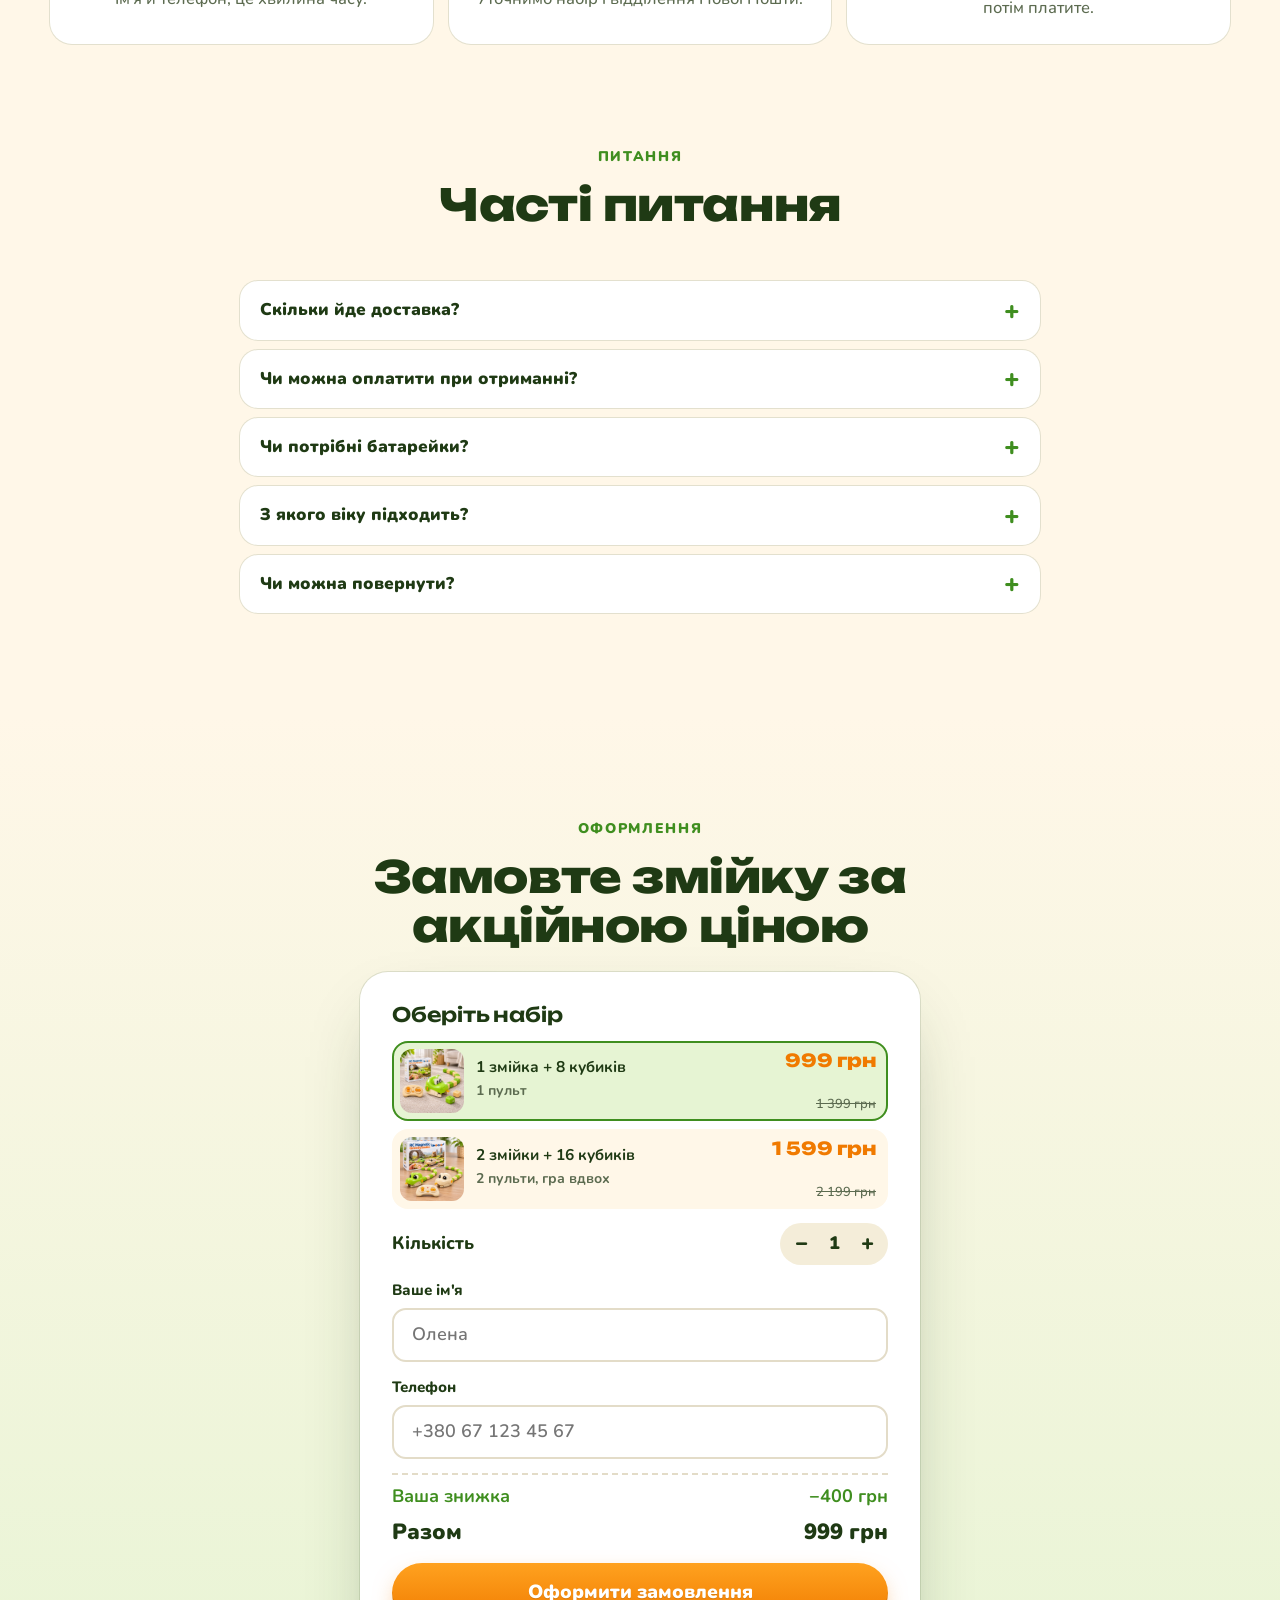
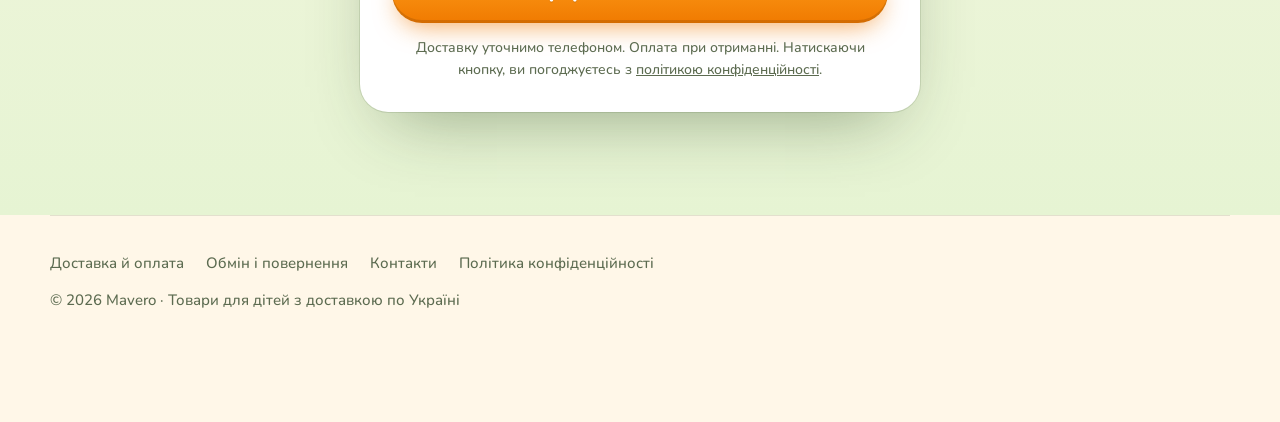
==== commit 449a056a: "Головна: лендінг радіокерованої змійки (C1 999 / C2 1599 грн), намет перенесено на /palatka Co-Autho" ====
--- a/index.html
+++ b/index.html
@@ -3,19 +3,19 @@
 <head>
 <meta charset="utf-8">
 <meta name="viewport" content="width=device-width, initial-scale=1">
-<title>Казковий намет на ліжко з зоряною підсвіткою — Mavero</title>
-<meta name="description" content="Дитячий намет на ліжко з русалочкою і LED-підсвічуванням на пульті. Складається в круглий чохол. Оплата при отриманні, Нова Пошта 1–3 дні.">
+<title>Радіокерована змійка з магнітними кубиками — Mavero</title>
+<meta name="description" content="Змійка на пульті, яка збирає магнітні кубики й росте під час гри. Світло і звук, зарядка USB Type-C. 1 змійка за 999 грн або набір із 2 змійок за 1599 грн. Оплата при отриманні.">
 <link rel="canonical" href="https://maverokids.com/">
 <link rel="icon" href="/assets/favicon.svg" type="image/svg+xml">
 <link rel="apple-touch-icon" href="/assets/apple-touch-icon.png">
-<meta name="theme-color" content="#140F33">
+<meta name="theme-color" content="#FFF7E8">
 <meta property="og:type" content="website">
 <meta property="og:site_name" content="Mavero">
 <meta property="og:locale" content="uk_UA">
-<meta property="og:title" content="Казковий намет на ліжко з зоряною підсвіткою">
-<meta property="og:description" content="Гірлянда на пульті, ставиться за хвилину. Оплата при отриманні.">
+<meta property="og:title" content="Змійка на пульті з магнітними кубиками">
+<meta property="og:description" content="Дитина сама керує змійкою, збирає кубики й будує хвіст. Оплата при отриманні.">
 <meta property="og:url" content="https://maverokids.com/">
-<meta property="og:image" content="https://maverokids.com/assets/og-palatka.jpg">
+<meta property="og:image" content="https://maverokids.com/assets/og-zmiyka.jpg">
 <meta property="og:image:width" content="1200">
 <meta property="og:image:height" content="630">
 <meta name="twitter:card" content="summary_large_image">
@@ -23,230 +23,252 @@
 <link rel="preconnect" href="https://fonts.googleapis.com">
 <link rel="preconnect" href="https://fonts.gstatic.com" crossorigin>
 <link href="https://fonts.googleapis.com/css2?family=Nunito:wght@500;700;800;900&family=Unbounded:wght@600;800&display=swap&subset=cyrillic" rel="stylesheet">
-<link rel="preload" as="image" href="/assets/tent/night.jpg" imagesrcset="/assets/tent/night-s.jpg 720w, /assets/tent/night.jpg 1400w" imagesizes="(max-width:900px) 100vw, 55vw" fetchpriority="high">
+<link rel="preload" as="image" href="/assets/snake/two-box.jpg" imagesrcset="/assets/snake/two-box-s.jpg 640w, /assets/snake/two-box.jpg 1200w" imagesizes="(max-width:900px) 100vw, 55vw" fetchpriority="high">
 <style>
 *,*::before,*::after{box-sizing:border-box}
 html{-webkit-text-size-adjust:100%;scroll-behavior:smooth}
 @media (prefers-reduced-motion:reduce){html{scroll-behavior:auto}*{animation:none!important;transition:none!important}}
 :root{
-  --bg:#140F33; --bg-2:#1C1645; --card:#241C57; --line:rgba(255,255,255,.12);
-  --ink:#FFF8EE; --muted:#C9C2EA;
-  --glow:#FFC56B; --glow-2:#FF9F45; --pink:#FF4FA0; --sea:#5ED0FF;
-  --cream:#FFF6E8; --cream-ink:#1F1846;
-  --r:22px; --m:clamp(16px,4vw,40px); --sec:clamp(64px,9vw,120px);
-  --h1:clamp(30px,3.9vw,50px); --h2:clamp(28px,3.8vw,46px);
+  --bg:#FFF7E8; --bg-2:#F4EDD9; --card:#FFFFFF; --line:rgba(31,58,20,.12);
+  --ink:#1F3A14; --muted:#5C6B50;
+  --green:#7CC63B; --green-d:#3F8E1F; --green-l:#E6F4D3;
+  --orange:#FFA21F; --orange-d:#F07A00;
+  --deep:#1F3A14;
+  --r:22px; --m:clamp(16px,4vw,40px); --sec:clamp(56px,8vw,110px);
+  --h1:clamp(30px,3.9vw,50px); --h2:clamp(26px,3.6vw,44px);
 }
 body{margin:0;background:var(--bg);color:var(--ink);font:500 18px/1.55 "Nunito",system-ui,sans-serif;-webkit-font-smoothing:antialiased;overflow-x:hidden}
-h1,h2,h3,p,ul,ol,figure{margin:0;padding:0}
+h1,h2,h3,p,ul,ol,figure,dl{margin:0;padding:0}
 ul,ol{list-style:none}
 img{display:block;max-width:100%;height:auto}
 button{font:inherit;color:inherit;background:none;border:0;padding:0;cursor:pointer}
 a{color:inherit}
 h1,h2,h3{font-family:"Unbounded",sans-serif;font-weight:800;line-height:1.12;letter-spacing:-.01em}
-h1{font-size:var(--h1)} h2{font-size:var(--h2)} h3{font-size:20px;font-weight:600}
+h1{font-size:var(--h1)} h2{font-size:var(--h2)} h3{font-size:19px;font-weight:600}
 .wrap{width:min(1180px,100% - 2*var(--m));margin-inline:auto}
 .sec{padding-block:var(--sec)}
-.eyebrow{display:inline-block;font-weight:900;font-size:14px;letter-spacing:.12em;text-transform:uppercase;color:var(--glow)}
-.lead{font-size:clamp(18px,1.6vw,21px);color:var(--muted)}
+.eyebrow{display:inline-block;font-weight:900;font-size:14px;letter-spacing:.12em;text-transform:uppercase;color:var(--green-d)}
+.lead{font-size:clamp(17px,1.6vw,20px);color:var(--muted)}
 .center{text-align:center}
-.sec-head{max-width:760px;margin:0 auto clamp(32px,5vw,56px);text-align:center;display:grid;gap:14px}
-:focus-visible{outline:3px solid var(--glow);outline-offset:3px}
+.sec-head{max-width:760px;margin:0 auto clamp(28px,5vw,52px);text-align:center;display:grid;gap:12px}
+:focus-visible{outline:3px solid var(--orange-d);outline-offset:3px}
 [hidden]{display:none!important}
 .hp{position:absolute;left:-9999px;width:1px;height:1px;opacity:0}
-/* позначка для даних, які треба підтвердити (лише в чернетці) */
-.todo{background:rgba(255,230,0,.22);outline:1px dashed #FFE600;border-radius:4px;padding:0 4px}
-
-/* зоряне тло */
-.stars{position:relative;isolation:isolate}
-.stars::before{content:"";position:absolute;inset:0;z-index:-1;pointer-events:none;opacity:.7;
-  background-image:
-   radial-gradient(1.5px 1.5px at 12% 18%,#fff 50%,transparent 51%),
-   radial-gradient(1px 1px at 28% 72%,#fff 50%,transparent 51%),
-   radial-gradient(2px 2px at 44% 30%,#FFE3AE 50%,transparent 51%),
-   radial-gradient(1px 1px at 63% 12%,#fff 50%,transparent 51%),
-   radial-gradient(1.5px 1.5px at 78% 58%,#fff 50%,transparent 51%),
-   radial-gradient(2px 2px at 90% 22%,#FFE3AE 50%,transparent 51%),
-   radial-gradient(1px 1px at 8% 88%,#fff 50%,transparent 51%),
-   radial-gradient(1.5px 1.5px at 55% 90%,#fff 50%,transparent 51%);
-  background-size:520px 420px;animation:tw 6s ease-in-out infinite alternate}
-@keyframes tw{to{opacity:.35}}
 
 /* кнопки */
 .btn{display:inline-flex;align-items:center;justify-content:center;gap:10px;min-height:58px;padding:0 30px;border-radius:999px;
-  background:linear-gradient(180deg,var(--glow),var(--glow-2));color:#2A1600;font-weight:900;font-size:18px;text-decoration:none;
-  box-shadow:0 10px 30px -8px rgba(255,170,70,.7),inset 0 -3px 0 rgba(0,0,0,.12);transition:transform .15s,box-shadow .2s}
-.btn:hover{transform:translateY(-2px);box-shadow:0 16px 40px -8px rgba(255,170,70,.85)}
+  background:linear-gradient(180deg,var(--orange),var(--orange-d));color:#fff;font-weight:900;font-size:18px;text-decoration:none;text-shadow:0 1px 0 rgba(0,0,0,.12);
+  box-shadow:0 10px 26px -8px rgba(240,122,0,.65),inset 0 -3px 0 rgba(0,0,0,.12);transition:transform .15s,box-shadow .2s}
+.btn:hover{transform:translateY(-2px);box-shadow:0 16px 36px -8px rgba(240,122,0,.8)}
 .btn:active{transform:scale(.98)}
-.btn-ghost{background:transparent;color:var(--ink);box-shadow:inset 0 0 0 2px var(--line)}
-.btn-ghost:hover{box-shadow:inset 0 0 0 2px var(--glow)}
 .btn-wide{width:100%}
+.btn-ghost{background:#fff;color:var(--ink);text-shadow:none;box-shadow:inset 0 0 0 2px var(--line)}
+.btn-ghost:hover{box-shadow:inset 0 0 0 2px var(--green)}
 
 /* верхня смуга + шапка */
-.topbar{background:linear-gradient(90deg,var(--pink),#8A3CFF);color:#fff;text-align:center;font-weight:800;font-size:15px;padding:8px var(--m)}
+.topbar{background:var(--deep);color:#fff;text-align:center;font-weight:800;font-size:15px;padding:8px var(--m)}
+.topbar b{color:var(--orange)}
 @media (max-width:560px){.tb-x{display:none}.topbar{font-size:14px;padding-block:6px}}
-.head{display:flex;align-items:center;justify-content:space-between;padding-block:16px}
+.head{display:flex;align-items:center;justify-content:space-between;padding-block:14px}
 .logo{font-family:"Unbounded",sans-serif;font-weight:800;font-size:22px;text-decoration:none;letter-spacing:.02em}
-.logo span{color:var(--glow)}
-.head-cta{font-weight:800;text-decoration:none;padding:10px 18px;border-radius:999px;box-shadow:inset 0 0 0 2px var(--line)}
-.head-cta:hover{box-shadow:inset 0 0 0 2px var(--glow)}
+.logo span{color:var(--green-d)}
+.head-cta{font-weight:800;text-decoration:none;padding:10px 18px;border-radius:999px;background:#fff;box-shadow:inset 0 0 0 2px var(--line)}
+.head-cta:hover{box-shadow:inset 0 0 0 2px var(--green)}
 
 /* hero */
-.hero{overflow-x:clip;display:grid;grid-template-columns:1fr 1.15fr;gap:clamp(24px,4vw,56px);align-items:center;padding-block:clamp(16px,3vw,40px) var(--sec)}
-.hero-text{display:grid;gap:20px}
-.hero h1 em{font-style:normal;color:var(--glow);text-shadow:0 0 24px rgba(255,197,107,.55)}
-.price{display:flex;align-items:center;flex-wrap:wrap;gap:8px 16px}
-.price b{font-family:"Unbounded",sans-serif;font-size:clamp(40px,4.6vw,56px);line-height:1;color:var(--glow)}
-.price b small{font-size:.5em}
-.price s{color:var(--muted);font-size:22px;font-weight:700}
-.timer{display:flex;flex-wrap:wrap;align-items:center;gap:8px}
-.t-lbl{flex-basis:100%;font-weight:800;font-size:15px;color:var(--muted)}
-.t-box{min-width:62px;padding:8px 6px 6px;border-radius:14px;background:rgba(255,255,255,.07);box-shadow:inset 0 0 0 1px var(--line);text-align:center;line-height:1}
-.t-box b{display:block;font:800 26px "Unbounded",sans-serif;color:var(--ink);font-variant-numeric:tabular-nums}
-.t-box small{font-size:12px;font-weight:800;color:var(--muted);text-transform:uppercase;letter-spacing:.06em}
-.t-note{flex-basis:100%;font-size:13px;color:var(--muted)}
-@media (max-width:560px){.t-box{min-width:0;flex:1}.t-box b{font-size:22px}}
-.hero .eyebrow{display:none}.hero-text{gap:16px}
-.hero .t-box{padding:6px 6px 5px;min-width:54px}.hero .t-box b{font-size:21px}.hero .t-lbl{font-size:14px}
-/* у формі — компактний рядок */
-.form .timer{flex-wrap:nowrap;justify-content:center;gap:6px;background:#2A1F66;border-radius:14px;padding:8px 10px}
-.form .t-lbl{flex-basis:auto;color:#D9D1F5;font-size:13px;line-height:1.15;margin-right:4px}
-.form .t-note{display:none}
-.form .t-box{flex:0 0 auto;min-width:44px;padding:5px 4px 4px;border-radius:10px}
-.form .t-box b{font-size:17px;color:var(--glow)}
-.form .t-box small{font-size:9.5px;color:#D9D1F5}
-@media (max-width:560px){.form h3{display:none}}
-.badge{background:var(--pink);color:#fff;font-weight:900;font-size:15px;padding:6px 12px;border-radius:999px;transform:rotate(-3deg)}
-.hero-cta{display:flex;flex-wrap:wrap;gap:12px}
-.ticks{display:flex;flex-wrap:wrap;gap:8px 20px;font-size:16px;font-weight:700;color:var(--muted)}
-.ticks li::before{content:"✓ ";color:var(--glow);font-weight:900}
-.hero-photo{position:relative}
-.slides{display:flex;overflow-x:auto;scroll-snap-type:x mandatory;scrollbar-width:none;border-radius:32px;box-shadow:0 30px 80px -20px rgba(138,60,255,.65),0 0 0 1px var(--line);overscroll-behavior-x:contain}
+.hero{display:grid;grid-template-columns:1.1fr 1fr;gap:clamp(24px,4vw,56px);align-items:start;padding-block:clamp(8px,2vw,28px) var(--sec)}
+.hero-text{display:grid;gap:16px}
+.hero h1 em{font-style:normal;color:var(--green-d)}
+.hero-photo{position:relative;min-width:0}
+.slides{display:flex;overflow-x:auto;scroll-snap-type:x mandatory;scrollbar-width:none;border-radius:30px;box-shadow:0 30px 70px -28px rgba(63,142,31,.55),0 0 0 1px var(--line);overscroll-behavior-x:contain;background:#fff}
 .slides::-webkit-scrollbar{display:none}
-.slides img{flex:0 0 100%;width:100%;aspect-ratio:5/4;object-fit:cover;scroll-snap-align:center;scroll-snap-stop:always}
-.dots{position:absolute;right:16px;bottom:16px;display:flex;gap:6px;padding:7px 9px;border-radius:999px;background:rgba(20,15,51,.6);backdrop-filter:blur(6px)}
-.dots button{width:9px;height:9px;border-radius:50%;background:rgba(255,255,255,.45);transition:width .2s,background .2s}
-.dots button[aria-current="true"]{width:22px;border-radius:5px;background:var(--glow)}
-.arr{position:absolute;top:50%;transform:translateY(-50%);width:46px;height:46px;border-radius:50%;background:rgba(255,248,238,.92);color:var(--cream-ink);font-size:24px;font-weight:900;display:grid;place-items:center;box-shadow:0 8px 20px -6px rgba(0,0,0,.5);opacity:0;transition:opacity .2s}
+.slides img{flex:0 0 100%;width:100%;aspect-ratio:1;object-fit:cover;scroll-snap-align:center;scroll-snap-stop:always}
+.dots{position:absolute;right:14px;bottom:14px;display:flex;gap:6px;padding:7px 9px;border-radius:999px;background:rgba(31,58,20,.55);backdrop-filter:blur(6px)}
+.dots button{width:9px;height:9px;border-radius:50%;background:rgba(255,255,255,.55);transition:width .2s,background .2s}
+.dots button[aria-current="true"]{width:22px;border-radius:5px;background:var(--orange)}
+.arr{position:absolute;top:50%;transform:translateY(-50%);width:46px;height:46px;border-radius:50%;background:rgba(255,255,255,.95);color:var(--ink);font-size:26px;font-weight:900;display:grid;place-items:center;box-shadow:0 8px 20px -6px rgba(0,0,0,.35);opacity:0;transition:opacity .2s}
 .hero-photo:hover .arr{opacity:1}
 .arr-l{left:14px}.arr-r{right:14px}
 @media (hover:none){.arr{display:none}}
-.hero-photo::after{content:"";position:absolute;inset:-12% -8%;z-index:-1;background:radial-gradient(closest-side,rgba(138,60,255,.45),transparent)}
-.chip{position:absolute;background:var(--cream);color:var(--cream-ink);font-weight:900;font-size:15px;padding:10px 14px;border-radius:16px;box-shadow:0 12px 30px -10px rgba(0,0,0,.5);display:flex;gap:8px;align-items:center}
-.chip-1{left:-14px;bottom:28px;transform:rotate(-4deg)}
-.chip-2{right:14px;top:24px;transform:rotate(3deg)}
+
+/* вибір набору */
+.kits{display:grid;grid-template-columns:1fr 1fr;gap:10px}
+.kit{position:relative;display:grid;gap:4px;padding:14px 14px 12px;border-radius:18px;background:#fff;box-shadow:inset 0 0 0 2px var(--line);cursor:pointer;transition:box-shadow .15s,background .15s}
+.kit input{position:absolute;opacity:0;pointer-events:none}
+.kit:has(input:checked){background:var(--green-l);box-shadow:inset 0 0 0 3px var(--green-d)}
+.kit:has(input:focus-visible){outline:3px solid var(--orange-d);outline-offset:2px}
+.kit .k-name{font-weight:900;font-size:16px;line-height:1.2}
+.kit .k-sub{font-size:14px;color:var(--muted);font-weight:700}
+.kit .k-price{display:flex;align-items:baseline;gap:8px;flex-wrap:wrap;margin-top:4px}
+.kit .k-price b{font:800 24px "Unbounded",sans-serif;color:var(--orange-d)}
+.kit .k-price s{color:var(--muted);font-weight:700;font-size:15px}
+.kit .tag{position:absolute;top:-10px;right:10px;background:var(--orange-d);color:#fff;font-weight:900;font-size:12px;padding:3px 9px;border-radius:999px;letter-spacing:.02em}
+.kit::after{content:"";position:absolute;top:12px;right:12px;width:20px;height:20px;border-radius:50%;box-shadow:inset 0 0 0 2px #C9D2BE;background:#fff}
+.kit:has(input:checked)::after{background:var(--green-d) url("data:image/svg+xml,%3Csvg xmlns='http://www.w3.org/2000/svg' viewBox='0 0 24 24' fill='none' stroke='white' stroke-width='3.5' stroke-linecap='round' stroke-linejoin='round'%3E%3Cpath d='M5 12l5 5 9-10'/%3E%3C/svg%3E") center/62% no-repeat;box-shadow:none}
+.kit .tag~.k-name{padding-right:0}
+.kit .k-name{padding-right:26px}
+
+.timer{display:flex;flex-wrap:nowrap;align-items:center;gap:6px;background:var(--deep);color:#fff;border-radius:16px;padding:9px 12px}
+.t-lbl{font-weight:800;font-size:14px;line-height:1.15;margin-right:auto}
+.t-box{min-width:48px;padding:5px 4px 4px;border-radius:10px;background:rgba(255,255,255,.1);text-align:center;line-height:1}
+.t-box b{display:block;font:800 19px "Unbounded",sans-serif;color:var(--orange);font-variant-numeric:tabular-nums}
+.t-box small{font-size:10px;font-weight:800;color:#D6E3CB;text-transform:uppercase;letter-spacing:.05em}
+.ticks{display:flex;flex-wrap:wrap;gap:6px 18px;font-size:16px;font-weight:800;color:var(--muted)}
+.ticks li::before{content:"✓ ";color:var(--green-d);font-weight:900}
 @media (max-width:900px){
-  .hero{grid-template-columns:1fr;padding-top:4px}
+  .hero{grid-template-columns:1fr;padding-top:0}
   .hero-photo{order:-1}
-  .slides{border-radius:24px}.slides img{aspect-ratio:16/11}
-  .dots{right:12px;bottom:12px}
-  .hero-text{gap:14px}.hero .eyebrow{display:none}.hero .lead{order:5;font-size:17px}
-  .price b{font-size:40px}
-  .chip-1{left:12px;bottom:14px}.chip-2{right:12px;top:14px}
-  .hero-cta .btn{flex:1}
+  .slides{border-radius:22px}
+  .hero-text{gap:14px}
+  .hero .lead{font-size:17px}
 }
-
-/* інфографіка: фото в центрі, кола з деталями навколо */
-.info{position:relative;max-width:1000px;margin-inline:auto}
-.info-photo{width:78%;margin:0 auto;border-radius:32px;overflow:hidden;box-shadow:0 30px 80px -24px rgba(138,60,255,.6),0 0 0 1px var(--line)}
-.info-photo img{width:100%;aspect-ratio:5/4;object-fit:cover}
-.circles{display:grid;grid-template-columns:repeat(3,1fr);gap:12px;justify-items:center;position:relative;z-index:1}
-.circles.top{margin-bottom:-9%}
-.circles.bot{margin-top:-9%}
-.circ{display:grid;justify-items:center;text-align:center;gap:6px;width:100%;max-width:230px}
-.circ .ph{position:relative;width:100%;aspect-ratio:1;border-radius:50%;background-repeat:no-repeat;border:5px solid var(--cream);box-shadow:0 0 0 3px #8A3CFF,0 18px 40px -12px rgba(0,0,0,.6)}
-.circ .ic{position:absolute;left:50%;bottom:-18px;transform:translateX(-50%);width:clamp(40px,6vw,58px);height:clamp(40px,6vw,58px);border-radius:50%;display:grid;place-items:center;background:#8A3CFF;color:#fff;border:3px solid var(--cream)}
-.circ .ic svg{width:55%;height:55%}
-.circ b{margin-top:20px;font-family:"Unbounded",sans-serif;font-weight:600;font-size:clamp(13px,1.6vw,18px);line-height:1.2}
-.circles.top .circ b{order:-1;margin:0 0 4px}
-.circles.top{margin-bottom:-7%}.circles.bot{margin-top:-7%}
-@media (max-width:640px){.info-photo{width:100%}.circles{gap:8px}.circ .ph{border-width:3px}.circles.top{margin-bottom:-5%}.circles.bot{margin-top:-5%}}
-
-/* про намет */
-.about{display:grid;grid-template-columns:1fr 1fr;gap:clamp(24px,4vw,56px);align-items:center}
-.about p{color:var(--muted);margin-top:14px}
-.about p b{color:var(--ink)}
-.about img{border-radius:28px;width:100%;aspect-ratio:5/4;object-fit:cover;border:1px solid var(--line)}
-@media (max-width:820px){.about{grid-template-columns:1fr}.about img{order:-1}}
-
-/* комплектація + характеристики (світла секція) */
-.light{background:var(--cream);color:var(--cream-ink)}
-.light .eyebrow{color:#B5487F}
-.ks{display:grid;grid-template-columns:1fr 1.15fr;gap:clamp(24px,4vw,48px);align-items:start}
+@media (max-width:420px){.kit{padding:12px 10px 10px}.kit .k-name{font-size:14.5px}.kit .k-price b{font-size:21px}.t-box{min-width:40px}.t-box b{font-size:17px}}
+
+/* переваги */
+.feat{display:grid;grid-template-columns:1.15fr 1fr;gap:clamp(20px,4vw,48px);align-items:center}
+.feat > img{border-radius:28px;width:100%;aspect-ratio:3/2;object-fit:cover;box-shadow:0 0 0 1px var(--line)}
+.feat-list{display:grid;gap:12px}
+.feat-list li{display:grid;grid-template-columns:52px 1fr;gap:14px;align-items:start;background:#fff;border-radius:18px;padding:14px 16px;box-shadow:0 0 0 1px var(--line)}
+.feat-list .ic{width:52px;height:52px;border-radius:14px;background:var(--green-l);display:grid;place-items:center;font-size:26px}
+.feat-list b{display:block;font-size:17px;line-height:1.3}
+.feat-list p{font-size:15.5px;color:var(--muted);margin-top:2px}
+@media (max-width:860px){.feat{grid-template-columns:1fr}}
+
+/* як грати */
+.play{display:grid;grid-template-columns:repeat(3,1fr);gap:16px}
+.play article{background:#fff;border-radius:var(--r);overflow:hidden;box-shadow:0 0 0 1px var(--line);display:grid;grid-template-rows:auto 1fr}
+.play img{width:100%;aspect-ratio:1;object-fit:cover}
+.play div{padding:16px 18px 20px;display:grid;gap:6px;align-content:start}
+.play p{color:var(--muted);font-size:16px}
+@media (max-width:820px){.play{grid-template-columns:1fr}.play article{grid-template-columns:42% 1fr;grid-template-rows:none}.play img{height:100%}.play div{padding:14px}.play h3{font-size:16px}.play p{font-size:15px}}
+
+/* порівняння наборів */
+.compare{display:grid;grid-template-columns:1fr 1fr;gap:18px;max-width:960px;margin-inline:auto}
+.offer{position:relative;background:#fff;border-radius:26px;overflow:hidden;box-shadow:0 0 0 1px var(--line);display:grid;grid-template-rows:auto 1fr}
+.offer.best{box-shadow:0 0 0 3px var(--orange-d),0 30px 60px -30px rgba(240,122,0,.6)}
+.offer .tag{position:absolute;top:14px;left:14px;background:var(--orange-d);color:#fff;font-weight:900;font-size:14px;padding:6px 12px;border-radius:999px}
+.offer img{width:100%;aspect-ratio:1;object-fit:cover}
+.offer-b{padding:20px 22px 24px;display:grid;gap:12px;align-content:start}
+.offer-b ul{display:grid;gap:6px;font-weight:700;font-size:16px}
+.offer-b li::before{content:"✓ ";color:var(--green-d);font-weight:900}
+.offer-p{display:flex;align-items:baseline;gap:10px;flex-wrap:wrap}
+.offer-p b{font:800 34px "Unbounded",sans-serif;color:var(--orange-d)}
+.offer-p s{color:var(--muted);font-weight:700}
+.offer-p .badge{background:var(--green-d);color:#fff;font-weight:900;font-size:14px;padding:4px 10px;border-radius:999px}
+@media (max-width:720px){.compare{grid-template-columns:1fr}.offer-p b{font-size:30px}}
+
+/* галерея */
+.gal{display:grid;grid-template-columns:repeat(4,1fr);gap:12px}
+.gal button{border-radius:18px;overflow:hidden;box-shadow:0 0 0 1px var(--line);background:#fff}
+.gal img{width:100%;aspect-ratio:1;object-fit:cover;transition:transform .3s}
+.gal button:hover img{transform:scale(1.04)}
+@media (max-width:720px){.gal{grid-template-columns:repeat(2,1fr);gap:10px}}
+.lb{max-width:min(920px,100% - 24px);width:100%;background:transparent;color:#fff;margin-top:5vh}
+.lb::backdrop{background:rgba(15,25,10,.9)}
+.lb-in{position:relative}
+.lb img{width:100%;max-height:80vh;object-fit:contain;border-radius:16px;background:#fff}
+.lb .arr{opacity:1;display:grid}
+.lb-x{position:absolute;top:-6px;right:-6px;transform:translateY(-100%);width:44px;height:44px;border-radius:50%;background:#fff;color:var(--ink);font-size:24px;font-weight:900}
+.lb-n{text-align:center;margin-top:10px;font-weight:800}
+
+/* характеристики */
+.light{background:var(--bg-2)}
+.ks{display:grid;grid-template-columns:1fr 1fr;gap:clamp(24px,4vw,48px);align-items:start}
 .ks h2{font-size:clamp(24px,2.8vw,34px);margin:8px 0 18px}
-.kit-list{display:grid;gap:10px}
-.kit-list li{display:grid;grid-template-columns:40px 1fr auto;gap:12px;align-items:center;background:#fff;border-radius:14px;padding:12px 16px;font-weight:700}
-.kit-list li span{font-size:24px;text-align:center}
-.kit-list li i{font-style:normal;color:#5A527F;font-weight:800}
-.specs{border-radius:18px;overflow:hidden;background:#fff;margin:0}
-.specs div{display:grid;grid-template-columns:1fr 1.3fr;gap:14px;padding:12px 18px;border-top:1px solid #EEE7F8}
+.specs{border-radius:18px;overflow:hidden;background:#fff}
+.specs div{display:grid;grid-template-columns:1fr 1.25fr;gap:14px;padding:11px 18px;border-top:1px solid #EFE8D6}
 .specs div:first-child{border-top:0}
-.specs dt{color:#5A527F}.specs dd{margin:0;font-weight:800}
+.specs dt{color:var(--muted)}.specs dd{margin:0;font-weight:800}
+.kit-tbl{width:100%;border-collapse:collapse;background:#fff;border-radius:18px;overflow:hidden;font-size:16px}
+.kit-tbl th,.kit-tbl td{padding:11px 14px;text-align:left;border-top:1px solid #EFE8D6}
+.kit-tbl thead th{border-top:0;background:var(--green-l);font-weight:900}
+.kit-tbl td:not(:first-child),.kit-tbl th:not(:first-child){text-align:center;font-weight:800;white-space:nowrap}
+.ks .size{margin-top:18px;border-radius:18px;width:100%}
 @media (max-width:860px){.ks{grid-template-columns:1fr}}
+
+/* де грати */
+.where{display:grid;grid-template-columns:1fr 1fr;gap:clamp(20px,4vw,48px);align-items:center}
+.where img{border-radius:26px;width:100%;aspect-ratio:1;object-fit:cover}
+.where ul{display:grid;gap:12px;margin-top:18px}
+.where li{display:flex;gap:12px;align-items:flex-start;font-size:17px}
+.where li span{font-size:22px;line-height:1.3}
+@media (max-width:820px){.where{grid-template-columns:1fr}.where img{aspect-ratio:4/3}}
 
 /* як замовити */
 .how{display:grid;grid-template-columns:repeat(3,1fr);gap:16px}
-.how div{background:var(--bg-2);border:1px solid var(--line);border-radius:var(--r);padding:24px;display:grid;gap:8px;text-align:center;justify-items:center}
-.how span{font-size:38px}
-.how p{color:var(--muted);font-size:17px}
-@media (max-width:760px){.how{grid-template-columns:1fr}.how div{grid-template-columns:auto 1fr;text-align:left;justify-items:start;column-gap:16px;padding:18px}.how span{grid-row:span 2}}
+.how div{background:#fff;box-shadow:0 0 0 1px var(--line);border-radius:var(--r);padding:24px;display:grid;gap:8px;text-align:center;justify-items:center}
+.how .n{width:48px;height:48px;border-radius:50%;background:var(--green-d);color:#fff;display:grid;place-items:center;font:800 20px "Unbounded",sans-serif}
+.how p{color:var(--muted);font-size:16.5px}
+@media (max-width:760px){.how{grid-template-columns:1fr}.how div{grid-template-columns:auto 1fr;text-align:left;justify-items:start;column-gap:16px;padding:16px 18px}.how .n{grid-row:span 2}}
+
+/* питання */
+.faq{max-width:800px;margin-inline:auto;display:grid;gap:10px}
+.faq details{background:#fff;border-radius:18px;box-shadow:0 0 0 1px var(--line)}
+.faq summary{list-style:none;cursor:pointer;padding:16px 50px 16px 20px;font-weight:900;font-size:17px;position:relative}
+.faq summary::-webkit-details-marker{display:none}
+.faq summary::after{content:"+";position:absolute;right:20px;top:50%;transform:translateY(-50%);font-size:26px;color:var(--green-d);font-weight:900}
+.faq details[open] summary::after{content:"–"}
+.faq details p{padding:0 20px 18px;color:var(--muted);font-size:16.5px}
 
 /* замовлення */
+.order-sec{background:linear-gradient(180deg,var(--bg),var(--green-l))}
 .order{max-width:560px;margin-inline:auto;display:grid;gap:22px}
 .order .sec-head{margin-bottom:0}
-.order-info{display:grid;gap:18px}
-.order-info img{border-radius:24px;width:100%;aspect-ratio:5/4;object-fit:cover}
-.trust{display:grid;gap:10px}
-.trust li{display:flex;gap:12px;align-items:center;font-weight:700}
-.trust li span{font-size:22px}
-.form{background:var(--cream);color:var(--cream-ink);border-radius:28px;padding:clamp(22px,3vw,34px);display:grid;gap:16px;box-shadow:0 30px 80px -30px rgba(0,0,0,.6)}
-.form h3{font-size:22px}
-.line{display:grid;grid-template-columns:72px 1fr auto;gap:14px;align-items:center;background:#fff;border-radius:18px;padding:10px}
-.line img{width:72px;height:72px;object-fit:cover;border-radius:12px}
-.line b{display:block;font-size:16px;line-height:1.25}
-.line small{color:#5A527F;font-size:14px}
-.qty{display:flex;align-items:center;border-radius:999px;background:#F1EAFB}
-.qty button{width:40px;height:40px;font-size:22px;font-weight:900;color:var(--cream-ink)}
-.qty output{min-width:22px;text-align:center;font-weight:900}
+.form{background:#fff;border-radius:28px;padding:clamp(20px,3vw,32px);display:grid;gap:14px;box-shadow:0 30px 70px -30px rgba(31,58,20,.45),0 0 0 1px var(--line)}
+.form h3{font-size:20px}
+.f-kits{display:grid;gap:8px}
+.f-kit{display:grid;grid-template-columns:64px 1fr auto;gap:12px;align-items:center;background:var(--bg);border-radius:16px;padding:8px 12px 8px 8px;box-shadow:inset 0 0 0 2px transparent;cursor:pointer}
+.f-kit input{position:absolute;opacity:0;pointer-events:none}
+.f-kit:has(input:checked){background:var(--green-l);box-shadow:inset 0 0 0 2px var(--green-d)}
+.f-kit:has(input:focus-visible){outline:3px solid var(--orange-d);outline-offset:2px}
+.f-kit img{width:64px;height:64px;border-radius:12px;object-fit:cover}
+.f-kit b{display:block;font-size:15.5px;line-height:1.25}
+.f-kit small{color:var(--muted);font-size:14px;font-weight:700}
+.f-kit .p{text-align:right;line-height:1.15}
+.f-kit .p b{font:800 18px "Unbounded",sans-serif;color:var(--orange-d)}
+.f-kit .p s{font-size:13px;color:var(--muted)}
+.qrow{display:flex;justify-content:space-between;align-items:center;font-weight:800}
+.qty{display:flex;align-items:center;border-radius:999px;background:var(--bg-2)}
+.qty button{width:42px;height:42px;font-size:22px;font-weight:900}
+.qty output{min-width:24px;text-align:center;font-weight:900}
 .field{display:grid;gap:6px;font-weight:800;font-size:15px}
-.field input{font:inherit;font-size:18px;font-weight:600;min-height:56px;padding:0 18px;border-radius:14px;border:2px solid #E2D9F3;background:#fff;color:var(--cream-ink)}
-.field input:focus{outline:0;border-color:#8A3CFF}
-.field input[aria-invalid="true"]{border-color:#E0245E}
+.field input{font:inherit;font-size:18px;font-weight:600;min-height:54px;padding:0 18px;border-radius:14px;border:2px solid #E3DCC8;background:#fff;color:var(--ink)}
+.field input:focus{outline:0;border-color:var(--green-d)}
+.field input[aria-invalid="true"]{border-color:#D3174F}
 .field-err{color:#D3174F;font-weight:700;font-size:14px}
 .field-err:empty{display:none}
-.sum{display:grid;gap:4px;padding-top:6px;border-top:2px dashed #E2D9F3}
+.sum{display:grid;gap:4px;padding-top:8px;border-top:2px dashed #E3DCC8}
 .sum div{display:flex;justify-content:space-between;font-weight:700}
-.sum .save{color:#B5487F}
+.sum .save{color:var(--green-d)}
 .sum .total{font-size:22px;font-weight:900}
-.form .btn{min-height:62px;font-size:19px}
-.form-note{font-size:14px;color:#5A527F;text-align:center}
+.form .btn{min-height:60px;font-size:19px}
+.form-note{font-size:14px;color:var(--muted);text-align:center}
+.form-err{color:#D3174F;font-weight:800;text-align:center}
+.form-err:empty{display:none}
 @media (max-width:560px){
-  .form{gap:12px;padding:18px 16px;border-radius:22px}
-  .form h3{font-size:19px}
-  .line{grid-template-columns:56px 1fr auto;gap:10px;padding:8px}.line img{width:56px;height:56px}
-  .line b{font-size:14px}.qty button{width:34px;height:36px}
-  .field{gap:4px}.field input{min-height:50px}
+  .form{gap:12px;padding:16px 14px;border-radius:22px}
+  .f-kit{grid-template-columns:52px 1fr auto;gap:10px}.f-kit img{width:52px;height:52px}.f-kit b{font-size:14px}.f-kit .p b{font-size:16px}
+  .field input{min-height:50px}
   .form .btn{min-height:56px;font-size:18px}
   .form-note{font-size:12.5px;line-height:1.4}
 }
-.form-err{color:#D3174F;font-weight:800;text-align:center}
-.form-err:empty{display:none}
 
 /* дякуємо */
-dialog{border:0;border-radius:28px;padding:0;max-width:440px;width:calc(100% - 32px);background:var(--cream);color:var(--cream-ink)}
-dialog::backdrop{background:rgba(10,6,30,.7);backdrop-filter:blur(4px)}
+#thanks{border:0;border-radius:28px;padding:0;max-width:440px;width:calc(100% - 32px);background:#fff;color:var(--ink)}
+#thanks::backdrop{background:rgba(15,25,10,.65);backdrop-filter:blur(4px)}
 .thanks{padding:34px 28px;display:grid;gap:12px;text-align:center}
 .thanks .big{font-size:56px}
-.thanks p{color:#5A527F}
+.thanks p{color:var(--muted)}
 
 /* підвал */
 .foot{border-top:1px solid var(--line);padding-block:36px 110px;color:var(--muted);font-size:15px;display:grid;gap:14px}
 .foot nav{display:flex;flex-wrap:wrap;gap:8px 22px}
-.foot a{text-decoration:none}.foot a:hover{color:var(--glow)}
+.foot a{text-decoration:none}.foot a:hover{color:var(--green-d)}
 
 /* закріплена кнопка на телефоні */
 .sticky{position:fixed;left:0;right:0;bottom:0;z-index:20;display:none;align-items:center;gap:12px;padding:10px var(--m) calc(10px + env(safe-area-inset-bottom));
-  background:rgba(20,15,51,.92);backdrop-filter:blur(10px);border-top:1px solid var(--line);transition:transform .25s}
-.sticky .p{line-height:1.1}.sticky .p b{font:800 22px "Unbounded",sans-serif;color:var(--glow)}.sticky .p s{display:block;font-size:14px;color:var(--muted)}
+  background:rgba(255,255,255,.94);backdrop-filter:blur(10px);border-top:1px solid var(--line);transition:transform .25s}
+.sticky .p{line-height:1.1}.sticky .p small{display:block;font-size:13px;color:var(--muted);font-weight:800}.sticky .p b{font:800 21px "Unbounded",sans-serif;color:var(--orange-d)}
 .sticky .btn{flex:1;min-height:52px}
 .sticky.off{transform:translateY(110%)}
 @media (max-width:760px){.sticky{display:flex}}
@@ -254,174 +276,264 @@
 </head>
 <body>
 
-<div class="topbar">🎄 Новорічна ціна −<span data-pct>46</span>%<span class="tb-x"> · Оплата при отриманні</span></div>
-
-<div class="stars">
-  <header class="wrap head">
-    <a class="logo" href="/">Mave<span>ro</span></a>
-    <a class="head-cta" href="#order" data-buy>Замовити</a>
-  </header>
-
-  <main id="top">
-    <section class="wrap hero">
-      <div class="hero-text">
-        <span class="eyebrow">Намет на ліжко з підсвіткою</span>
-        <h1>Зоряне небо над ліжком — і&nbsp;дитина <em>сама біжить спати</em></h1>
-        <p class="lead">Казковий намет з русалочкою та LED-підсвічуванням на пульті. Ставиться прямо на дитяче ліжко — і вкладання перетворюється на пригоду.</p>
-        <div class="price">
-          <b><span data-price>699</span> <small>грн</small></b>
-          <s><span data-old>1299</span> грн</s>
-          <span class="badge">−<span data-pct>46</span>%</span>
-        </div>
-<div class="hero-cta">
-          <a class="btn" href="#order" data-buy>Замовити зі знижкою</a>
-        </div>
-        <div class="timer" data-timer>
-          <span class="t-lbl">До кінця акції:</span>
-          <div class="t-box"><b data-t="d">00</b><small>днів</small></div>
-          <div class="t-box"><b data-t="h">00</b><small>год</small></div>
-          <div class="t-box"><b data-t="m">00</b><small>хв</small></div>
-          <div class="t-box"><b data-t="s">00</b><small>сек</small></div>
-          <span class="t-note">Акція діє до <span data-tend>30.11.2026</span></span>
-        </div>
-        <ul class="ticks">
-          <li>Оплата при отриманні</li>
-          <li>Нова Пошта 1–3 дні</li>
-          <li>Обмін 14 днів</li>
-        </ul>
-      </div>
-      <figure class="hero-photo">
-        <div class="slides" data-slides aria-label="Фото намету, гортайте">
-          <img src="/assets/tent/night.jpg" srcset="/assets/tent/night-s.jpg 720w, /assets/tent/night.jpg 1400w" sizes="(max-width:900px) 100vw, 55vw" width="1400" height="1120" alt="Дівчинка лежить у наметі на ліжку, над нею світиться зоряна гірлянда" fetchpriority="high">
-          <img src="/assets/tent/day-s.jpg" srcset="/assets/tent/day-s.jpg 720w, /assets/tent/day.jpg 1400w" sizes="(max-width:900px) 100vw, 55vw" width="1400" height="1120" alt="Намет з русалочкою на дитячому ліжку вдень" loading="lazy">
-          <img src="/assets/tent/kit-s.jpg" srcset="/assets/tent/kit-s.jpg 720w, /assets/tent/kit.jpg 1400w" sizes="(max-width:900px) 100vw, 55vw" width="1400" height="1120" alt="Комплект: чохол, складений намет, пульт, гірлянда і кріплення" loading="lazy">
-        </div>
-        <button class="arr arr-l" type="button" data-arr="-1" aria-label="Попереднє фото">‹</button>
-        <button class="arr arr-r" type="button" data-arr="1" aria-label="Наступне фото">›</button>
-        <div class="dots" data-dots></div>
-        <span class="chip chip-1">✨ Гірлянда на пульті</span>
-        <span class="chip chip-2">🧜‍♀️ Русалочка</span>
-      </figure>
-    </section>
-
-  </main>
-</div>
-
-<!-- Інфографіка -->
+<div class="topbar">🎁 Акційна ціна до <b data-tend>30.11</b><span class="tb-x"> · Оплата при отриманні</span></div>
+
+<header class="wrap head">
+  <a class="logo" href="/">Mave<span>ro</span></a>
+  <a class="head-cta" href="#order" data-buy>Замовити</a>
+</header>
+
+<main id="top">
+  <section class="wrap hero">
+    <figure class="hero-photo">
+      <div class="slides" data-slides aria-label="Фото змійки, гортайте">
+        <img src="/assets/snake/two-box.jpg" srcset="/assets/snake/two-box-s.jpg 640w, /assets/snake/two-box.jpg 1200w" sizes="(max-width:900px) 100vw, 50vw" width="1200" height="1200" alt="Дві радіокеровані змійки з магнітними кубиками, пульт і коробка" fetchpriority="high">
+        <img src="/assets/snake/z2-cover-s.jpg" srcset="/assets/snake/z2-cover-s.jpg 640w, /assets/snake/z2-cover.jpg 1200w" sizes="(max-width:900px) 100vw, 50vw" width="1200" height="1200" alt="Діти грають двома змійками на пультах" loading="lazy">
+        <img src="/assets/snake/hands-s.jpg" srcset="/assets/snake/hands-s.jpg 640w, /assets/snake/hands.jpg 1200w" sizes="(max-width:900px) 100vw, 50vw" width="1200" height="1200" alt="Дитина тримає пульт, змійка їде по підлозі" loading="lazy">
+        <img src="/assets/snake/floor-s.jpg" srcset="/assets/snake/floor-s.jpg 640w, /assets/snake/floor.jpg 1200w" sizes="(max-width:900px) 100vw, 50vw" width="1200" height="1200" alt="Зелена змійка з довгим хвостом із кубиків на підлозі" loading="lazy">
+        <img src="/assets/snake/head-s.jpg" srcset="/assets/snake/head-s.jpg 640w, /assets/snake/head.jpg 1200w" sizes="(max-width:900px) 100vw, 50vw" width="1200" height="1200" alt="Змійка підбирає магнітний кубик" loading="lazy">
+      </div>
+      <button class="arr arr-l" type="button" data-arr="-1" aria-label="Попереднє фото">‹</button>
+      <button class="arr arr-r" type="button" data-arr="1" aria-label="Наступне фото">›</button>
+      <div class="dots" data-dots></div>
+    </figure>
+
+    <div class="hero-text">
+      <span class="eyebrow">Радіокерована іграшка · від 3 років</span>
+      <h1>Змійка на пульті, яка <em>росте з кожним кубиком</em></h1>
+      <p class="lead">Дитина сама веде змійку пультом, збирає магнітні кубики й дивиться, як хвіст стає довшим. Зі світлом, звуками й зарядкою від USB.</p>
+
+      <div class="kits" role="radiogroup" aria-label="Оберіть набір">
+        <label class="kit">
+          <input type="radio" name="kit-hero" value="C1" checked>
+          <span class="k-name">1 змійка</span>
+          <span class="k-sub">+ 8 кубиків, 1 пульт</span>
+          <span class="k-price"><b><span data-kprice="C1">999</span> грн</b><s><span data-kold="C1">1399</span></s></span>
+        </label>
+        <label class="kit">
+          <input type="radio" name="kit-hero" value="C2">
+          <span class="tag">Гра вдвох</span>
+          <span class="k-name">2 змійки</span>
+          <span class="k-sub">+ 16 кубиків, 2 пульти</span>
+          <span class="k-price"><b><span data-kprice="C2">1599</span> грн</b><s><span data-kold="C2">2199</span></s></span>
+        </label>
+      </div>
+
+      <a class="btn btn-wide" href="#order" data-buy>Замовити зі знижкою</a>
+
+      <div class="timer" data-timer>
+        <span class="t-lbl">До кінця<br>акції:</span>
+        <div class="t-box"><b data-t="d">00</b><small>днів</small></div>
+        <div class="t-box"><b data-t="h">00</b><small>год</small></div>
+        <div class="t-box"><b data-t="m">00</b><small>хв</small></div>
+        <div class="t-box"><b data-t="s">00</b><small>сек</small></div>
+      </div>
+      <ul class="ticks">
+        <li>Оплата при отриманні</li>
+        <li>Нова Пошта 1–3 дні</li>
+        <li>Обмін 14 днів</li>
+      </ul>
+    </div>
+  </section>
+</main>
+
+<!-- Що вміє -->
 <section class="wrap sec" style="padding-top:0">
   <div class="sec-head">
-    <span class="eyebrow">Що вміє намет</span>
-    <h2>Казка, яка вмикається з пульта</h2>
-  </div>
-  <div class="info">
-    <div class="circles top">
-      <div class="circ"><div class="ph" role="img" aria-label="LED-підсвічування" style="background-image:url(/assets/tent/night-s.jpg);background-size:260%;background-position:64% 12%"><span class="ic"><svg viewBox="0 0 24 24" fill="none" stroke="currentColor" stroke-width="2" stroke-linecap="round"><circle cx="12" cy="12" r="4"/><path d="M12 2v2M12 20v2M4.9 4.9l1.4 1.4M17.7 17.7l1.4 1.4M2 12h2M20 12h2M4.9 19.1l1.4-1.4M17.7 6.3l1.4-1.4"/></svg></span></div><b>LED-підсвічування</b></div>
-      <div class="circ"><div class="ph" role="img" aria-label="Бездротовий пульт" style="background-image:url(/assets/tent/kit-s.jpg);background-size:330%;background-position:44% 66%"><span class="ic"><svg viewBox="0 0 24 24" fill="none" stroke="currentColor" stroke-width="2.2" stroke-linecap="round"><path d="M2 9a15 15 0 0 1 20 0M5 12.5a10 10 0 0 1 14 0M8.5 16a5 5 0 0 1 7 0"/><circle cx="12" cy="19.5" r="1.3" fill="currentColor"/></svg></span></div><b>Бездротовий пульт</b></div>
-      <div class="circ"><div class="ph" role="img" aria-label="Регулювання яскравості" style="background-image:url(/assets/tent/kit-s.jpg);background-size:300%;background-position:84% 76%"><span class="ic"><svg viewBox="0 0 24 24" fill="currentColor"><rect x="3" y="14" width="4" height="7" rx="1"/><rect x="10" y="9" width="4" height="12" rx="1"/><rect x="17" y="3" width="4" height="18" rx="1"/></svg></span></div><b>Регулювання яскравості</b></div>
+    <span class="eyebrow">Що вміє змійка</span>
+    <h2>Іграшка, яку не відкладають через 5&nbsp;хвилин</h2>
+  </div>
+  <div class="feat">
+    <img src="/assets/snake/features-s.jpg" srcset="/assets/snake/features-s.jpg 640w, /assets/snake/features.jpg 1200w" sizes="(max-width:860px) 100vw, 55vw" width="1200" height="800" loading="lazy" alt="Можливості змійки: магнітне з'єднання, пульт, світло і звук, рух у різних напрямках, USB-зарядка">
+    <ul class="feat-list">
+      <li><span class="ic">🎮</span><div><b>Керування з пульта</b><p>Вперед, назад, повороти. Зручні великі кнопки під дитячі руки.</p></div></li>
+      <li><span class="ic">🧲</span><div><b>Магнітні кубики</b><p>Змійка підбирає кубики на ходу, і з них складається хвіст. Можна зробити довгий або короткий.</p></div></li>
+      <li><span class="ic">💡</span><div><b>Світло і звук</b><p>Очі світяться, змійка видає звуки під час гри.</p></div></li>
+      <li><span class="ic">🔋</span><div><b>Акумулятор, зарядка USB Type-C</b><p>Батарейки для змійки купувати не треба. Пульту потрібні 2 батарейки AA.</p></div></li>
+    </ul>
+  </div>
+</section>
+
+<!-- Як грати -->
+<section class="light sec">
+  <div class="wrap">
+    <div class="sec-head">
+      <span class="eyebrow">Ідеї для гри</span>
+      <h2>Одна змійка, багато ігор</h2>
     </div>
-    <div class="info-photo"><img src="/assets/tent/day-s.jpg" srcset="/assets/tent/day-s.jpg 720w, /assets/tent/day.jpg 1400w" sizes="(max-width:640px) 100vw, 780px" width="1400" height="1120" loading="lazy" alt="Намет з русалочкою на дитячому ліжку"></div>
-    <div class="circles bot">
-      <div class="circ"><div class="ph" role="img" aria-label="Бічні шторки" style="background-image:url(/assets/tent/day-s.jpg);background-size:260%;background-position:52% 52%"><span class="ic"><svg viewBox="0 0 24 24" fill="none" stroke="currentColor" stroke-width="2" stroke-linecap="round" stroke-linejoin="round"><path d="M3 3h18M5 3c0 7 1 11 5 18M19 3c0 7-1 11-5 18"/></svg></span></div><b>Бічні шторки</b></div>
-      <div class="circ"><div class="ph" role="img" aria-label="Кріплення до ліжка" style="background-image:url(/assets/tent/kit-s.jpg);background-size:230%;background-position:8% 92%"><span class="ic"><svg viewBox="0 0 24 24" fill="none" stroke="currentColor" stroke-width="2.2" stroke-linecap="round"><path d="M4 18c2-8 6-12 16-14"/><path d="M4 21c3-9 8-13 16-14"/></svg></span></div><b>Кріплення до ліжка</b></div>
-      <div class="circ"><div class="ph" role="img" aria-label="Круглий чохол" style="background-image:url(/assets/tent/kit-s.jpg);background-size:220%;background-position:18% 18%"><span class="ic"><svg viewBox="0 0 24 24" fill="none" stroke="currentColor" stroke-width="2" stroke-linecap="round"><circle cx="12" cy="14" r="7"/><path d="M8 8c0-3 1.5-5 4-5s4 2 4 5"/></svg></span></div><b>Круглий чохол</b></div>
+    <div class="play">
+      <article><img src="/assets/snake/head-s.jpg" width="640" height="640" loading="lazy" alt="Змійка під'їжджає до кубика"><div><h3>Збери всі кубики</h3><p>Розкладіть кубики по кімнаті, а дитина збирає їх змійкою на швидкість. Тренує точність і увагу.</p></div></article>
+      <article><img src="/assets/snake/z2-cover-s.jpg" width="640" height="640" loading="lazy" alt="Двоє дітей керують змійками"><div><h3>Перегони вдвох</h3><p>У наборі з двома змійками у кожного свій пульт. Хто швидше збере довший хвіст?</p></div></article>
+      <article><img src="/assets/snake/floor-s.jpg" width="640" height="640" loading="lazy" alt="Змійка з довгим хвостом"><div><h3>Траса з перешкодами</h3><p>Книжки, подушки й іграшки стають трасою. Об'їхати й не розгубити кубики.</p></div></article>
     </div>
   </div>
 </section>
 
-<!-- Про намет -->
+<!-- Набори -->
+<section class="wrap sec" id="kits">
+  <div class="sec-head">
+    <span class="eyebrow">Оберіть набір</span>
+    <h2>Одна змійка чи дві?</h2>
+    <p class="lead">Якщо в сім'ї двоє дітей або дитина любить грати з друзями, беріть набір із двома: кожен керує своєю змійкою.</p>
+  </div>
+  <div class="compare">
+    <article class="offer">
+      <img src="/assets/snake/one-box-s.jpg" srcset="/assets/snake/one-box-s.jpg 640w, /assets/snake/one-box.jpg 1200w" sizes="(max-width:720px) 100vw, 480px" width="1200" height="1200" loading="lazy" alt="Набір: 1 змійка, 8 кубиків, пульт">
+      <div class="offer-b">
+        <h3>1 змійка + 8 кубиків</h3>
+        <ul><li>1 радіокерована змійка</li><li>8 магнітних кубиків</li><li>1 пульт керування</li><li>USB-кабель для зарядки</li></ul>
+        <div class="offer-p"><b><span data-kprice="C1">999</span> грн</b><s><span data-kold="C1">1399</span> грн</s><span class="badge">−<span data-kpct="C1">29</span>%</span></div>
+        <a class="btn btn-ghost btn-wide" href="#order" data-pick="C1">Обрати 1 змійку</a>
+      </div>
+    </article>
+    <article class="offer best">
+      <span class="tag">Для двох дітей</span>
+      <img src="/assets/snake/two-box-s.jpg" srcset="/assets/snake/two-box-s.jpg 640w, /assets/snake/two-box.jpg 1200w" sizes="(max-width:720px) 100vw, 480px" width="1200" height="1200" loading="lazy" alt="Набір: 2 змійки, 16 кубиків, 2 пульти">
+      <div class="offer-b">
+        <h3>2 змійки + 16 кубиків</h3>
+        <ul><li>2 радіокеровані змійки (зелена й бежева)</li><li>16 магнітних кубиків</li><li>2 пульти керування</li><li>2 USB-кабелі для зарядки</li></ul>
+        <div class="offer-p"><b><span data-kprice="C2">1599</span> грн</b><s><span data-kold="C2">2199</span> грн</s><span class="badge">−<span data-kpct="C2">27</span>%</span></div>
+        <a class="btn btn-wide" href="#order" data-pick="C2">Обрати 2 змійки</a>
+      </div>
+    </article>
+  </div>
+</section>
+
+<!-- Галерея -->
 <section class="wrap sec" style="padding-top:0">
-  <div class="about">
-    <div>
-      <span class="eyebrow">Чому діти його обожнюють</span>
-      <h2 style="margin-top:10px">Свій казковий куточок просто на&nbsp;ліжку</h2>
-      <p>Кожна дитина мріє про власну схованку. Намет із <b>русалочкою та підводним світом</b> перетворює звичайне ліжко на чарівну печеру, де хочеться гратися, читати й засинати.</p>
-      <p>Усередині — <b>світлодіодна гірлянда</b>. Бездротовим пультом можна змінювати <b>режими світіння і яскравість</b>, не встаючи з ліжка: м’яке мерехтіння замість яскравої лампи, і темрява вже не страшна.</p>
-      <p><b>Бічні шторки</b> можна закрити або підв’язати. А коли намет не потрібен — він складається в <b>круглий чохол</b> і займає мінімум місця.</p>
-    </div>
-    <img src="/assets/tent/kit-s.jpg" srcset="/assets/tent/kit-s.jpg 720w, /assets/tent/kit.jpg 1400w" sizes="(max-width:820px) 100vw, 50vw" width="1400" height="1120" loading="lazy" alt="Комплект: чохол, складений намет, пульт, гірлянда і кріплення">
-  </div>
-  <p class="center" style="margin-top:32px"><a class="btn" href="#order" data-buy>Замовити зі знижкою</a></p>
-</section>
-
-<!-- Комплектація і характеристики -->
+  <div class="sec-head"><span class="eyebrow">Фото</span><h2>Роздивіться ближче</h2></div>
+  <div class="gal" data-gal>
+    <button type="button"><img src="/assets/snake/z1-cover-s.jpg" data-full="/assets/snake/z1-cover.jpg" width="640" height="640" loading="lazy" alt="Змійка, пульт і можливості іграшки"></button>
+    <button type="button"><img src="/assets/snake/hands-s.jpg" data-full="/assets/snake/hands.jpg" width="640" height="640" loading="lazy" alt="Дитина керує змійкою з пульта"></button>
+    <button type="button"><img src="/assets/snake/size-s.jpg" data-full="/assets/snake/size.jpg" width="640" height="640" loading="lazy" alt="Розміри змійки, пульта й кубика"></button>
+    <button type="button"><img src="/assets/snake/charging-s.jpg" data-full="/assets/snake/charging.jpg" width="640" height="640" loading="lazy" alt="Зарядка USB Type-C і батарейки для пульта"></button>
+  </div>
+</section>
+
+<!-- Характеристики -->
 <section class="light sec">
   <div class="wrap ks">
-    <div>
-      <span class="eyebrow">Комплектація</span>
-      <h2>Що ви отримаєте</h2>
-      <ul class="kit-list">
-        <li><span>⛺</span>Дитячий намет<i>1 шт.</i></li>
-        <li><span>📱</span>Пульт дистанційного керування<i>1 шт.</i></li>
-        <li><span>✨</span>Комплект LED-підсвічування<i>1 шт.</i></li>
-        <li><span>🔩</span>Елементи кріплення<i>1 компл.</i></li>
-        <li><span>👜</span>Круглий чохол для зберігання<i>1 шт.</i></li>
-        <li><span>📦</span>Заводська упаковка<i></i></li>
-      </ul>
-    </div>
     <div>
       <span class="eyebrow">Характеристики</span>
       <h2>Коротко про головне</h2>
       <dl class="specs">
-        <div><dt>Розмір</dt><dd>220 × 80 см</dd></div>
-        <div><dt>Матеріал</dt><dd>поліестер</dd></div>
-        <div><dt>Тематика</dt><dd>русалочка, підводний світ</dd></div>
-        <div><dt>Колір</dt><dd>блакитний з фіолетовими елементами</dd></div>
-        <div><dt>Підсвічування</dt><dd>світлодіодне, бездротовий пульт</dd></div>
-        <div><dt>Особливості</dt><dd>регулювання яскравості, світлові режими, бічні шторки</dd></div>
-        <div><dt>Розміщення</dt><dd>у приміщенні</dd></div>
+        <div><dt>Тип</dt><dd>радіокерована іграшка</dd></div>
+        <div><dt>Рух</dt><dd>у різних напрямках</dd></div>
+        <div><dt>Ефекти</dt><dd>світлові та звукові</dd></div>
+        <div><dt>Живлення змійки</dt><dd>вбудований акумулятор</dd></div>
+        <div><dt>Зарядка</dt><dd>USB Type-C</dd></div>
+        <div><dt>Пульт</dt><dd>2 батарейки AA (не входять)</dd></div>
+        <div><dt>Голова змійки</dt><dd>15 × 8 × 9 см</dd></div>
+        <div><dt>Пульт</dt><dd>11 × 6 см</dd></div>
+        <div><dt>Кубик</dt><dd>4 × 3 × 2 см</dd></div>
         <div><dt>Вік</dt><dd>від 3 років</dd></div>
-        <div><dt>Зберігання</dt><dd>складаний круглий чохол</dd></div>
       </dl>
     </div>
+    <div>
+      <span class="eyebrow">Комплектація</span>
+      <h2>Що в коробці</h2>
+      <table class="kit-tbl">
+        <thead><tr><th></th><th>1 змійка</th><th>2 змійки</th></tr></thead>
+        <tbody>
+          <tr><td>Змійка на радіокеруванні</td><td>1</td><td>2</td></tr>
+          <tr><td>Магнітні кубики</td><td>8</td><td>16</td></tr>
+          <tr><td>Пульт керування</td><td>1</td><td>2</td></tr>
+          <tr><td>USB-кабель</td><td>1</td><td>2</td></tr>
+          <tr><td>Фірмова коробка</td><td>✓</td><td>✓</td></tr>
+        </tbody>
+      </table>
+      <img class="size" src="/assets/snake/size-s.jpg" width="640" height="640" loading="lazy" alt="Розміри змійки 15×8×9 см, пульта 11×6 см, кубика 4×3×2 см">
+    </div>
+  </div>
+</section>
+
+<!-- Де грати -->
+<section class="wrap sec">
+  <div class="where">
+    <img src="/assets/snake/floor-s.jpg" srcset="/assets/snake/floor-s.jpg 640w, /assets/snake/floor.jpg 1200w" sizes="(max-width:820px) 100vw, 50vw" width="1200" height="1200" loading="lazy" alt="Змійка на ламінаті">
+    <div>
+      <span class="eyebrow">Чесно про гру</span>
+      <h2 style="margin-top:10px">Де змійка їздить найкраще</h2>
+      <ul>
+        <li><span>✅</span><div>На рівній гладкій підлозі: ламінат, плитка, лінолеум, паркет.</div></li>
+        <li><span>⚠️</span><div>На пухнастому килимі й нерівній поверхні їде гірше, а кубики можуть відчіплятися.</div></li>
+        <li><span>👀</span><div>У наборі є дрібні деталі з магнітами. Малюки граються під наглядом дорослих.</div></li>
+        <li><span>🔌</span><div>Перед першою грою зарядіть змійку від USB і вставте в пульт 2 батарейки AA.</div></li>
+      </ul>
+    </div>
   </div>
 </section>
 
 <!-- Як замовити -->
-<section class="wrap sec">
-  <div class="sec-head"><span class="eyebrow">Як замовити</span><h2>Просто і без ризику</h2></div>
+<section class="wrap sec" style="padding-top:0">
+  <div class="sec-head"><span class="eyebrow">Як замовити</span><h2>Три кроки без ризику</h2></div>
   <div class="how">
-    <div><span>🚚</span><h3>Швидка доставка</h3><p>Новою Поштою по всій Україні за 1–3 дні.</p></div>
-    <div><span>💳</span><h3>Оплата при отриманні</h3><p>Спочатку оглядаєте намет на пошті, потім платите.</p></div>
-    <div><span>🔄</span><h3>Обмін 14 днів</h3><p>Якщо щось не так — обміняємо або повернемо гроші.</p></div>
+    <div><span class="n">1</span><h3>Залиште заявку</h3><p>Ім'я й телефон, це хвилина часу.</p></div>
+    <div><span class="n">2</span><h3>Підтвердимо дзвінком</h3><p>Уточнимо набір і відділення Нової Пошти.</p></div>
+    <div><span class="n">3</span><h3>Оплата при отриманні</h3><p>Спочатку оглядаєте іграшку на пошті, потім платите.</p></div>
+  </div>
+</section>
+
+<!-- Питання -->
+<section class="wrap sec" style="padding-top:0">
+  <div class="sec-head"><span class="eyebrow">Питання</span><h2>Часті питання</h2></div>
+  <div class="faq">
+    <details><summary>Скільки йде доставка?</summary><p>Новою Поштою по всій Україні, зазвичай 1–3 дні. Відправляємо після підтвердження замовлення телефоном. <a href="/dostavka">Детальніше про доставку</a>.</p></details>
+    <details><summary>Чи можна оплатити при отриманні?</summary><p>Так. Ви оглядаєте посилку у відділенні й оплачуєте, тільки якщо все гаразд.</p></details>
+    <details><summary>Чи потрібні батарейки?</summary><p>Змійка заряджається від USB Type-C, кабель є в комплекті. Пульту потрібні 2 батарейки AA, вони в комплект не входять.</p></details>
+    <details><summary>З якого віку підходить?</summary><p>Виробник вказує вік від 3 років. У наборі є дрібні деталі з магнітами, тому з молодшими дітьми грайте разом.</p></details>
+    <details><summary>Чи можна повернути?</summary><p>Так, протягом 14 днів можна обміняти або повернути іграшку. <a href="/povernennya">Умови обміну й повернення</a>.</p></details>
   </div>
 </section>
 
 <!-- Замовлення -->
-<section class="stars sec" id="order" style="background:linear-gradient(180deg,var(--bg),#22195A)">
+<section class="order-sec sec" id="order">
   <div class="wrap order">
     <div class="sec-head">
       <span class="eyebrow">Оформлення</span>
-      <h2>Замовте намет за новорічною ціною</h2>
+      <h2>Замовте змійку за акційною ціною</h2>
     </div>
     <form class="form" id="order-form" novalidate>
-      <h3>Ваше замовлення</h3>
       <div class="timer" data-timer>
-        <span class="t-lbl">До кінця акції:</span>
+        <span class="t-lbl">До кінця<br>акції:</span>
         <div class="t-box"><b data-t="d">00</b><small>днів</small></div>
         <div class="t-box"><b data-t="h">00</b><small>год</small></div>
         <div class="t-box"><b data-t="m">00</b><small>хв</small></div>
         <div class="t-box"><b data-t="s">00</b><small>сек</small></div>
-        <span class="t-note">Акція діє до <span data-tend>30.11.2026</span></span>
-      </div>
-      <div class="line">
-        <img src="/assets/tent/kit-s.jpg" alt="">
-        <div><b>Намет на ліжко з підсвіткою «Русалочка»</b><small><span data-price>699</span> грн · <s><span data-old>1299</span> грн</s></small></div>
+      </div>
+      <h3>Оберіть набір</h3>
+      <div class="f-kits" role="radiogroup" aria-label="Набір">
+        <label class="f-kit">
+          <input type="radio" name="kit" value="C1" checked>
+          <img src="/assets/snake/one-box-s.jpg" alt="">
+          <span><b>1 змійка + 8 кубиків</b><small>1 пульт</small></span>
+          <span class="p"><b><span data-kprice="C1">999</span> грн</b><br><s><span data-kold="C1">1399</span> грн</s></span>
+        </label>
+        <label class="f-kit">
+          <input type="radio" name="kit" value="C2">
+          <img src="/assets/snake/two-box-s.jpg" alt="">
+          <span><b>2 змійки + 16 кубиків</b><small>2 пульти, гра вдвох</small></span>
+          <span class="p"><b><span data-kprice="C2">1599</span> грн</b><br><s><span data-kold="C2">2199</span> грн</s></span>
+        </label>
+      </div>
+      <div class="qrow">
+        <span>Кількість</span>
         <div class="qty" aria-label="Кількість">
           <button type="button" data-q="-1" aria-label="Менше">−</button>
           <output data-qty>1</output>
           <button type="button" data-q="1" aria-label="Більше">+</button>
         </div>
       </div>
-      <label class="field"><span>Ваше ім’я</span><input name="name" autocomplete="name" placeholder="Олена"></label>
+      <label class="field"><span>Ваше ім'я</span><input name="name" autocomplete="name" placeholder="Олена"></label>
       <label class="field"><span>Телефон</span><input name="phone" type="tel" inputmode="tel" autocomplete="tel" placeholder="+380 67 123 45 67"></label>
       <input class="hp" name="website" tabindex="-1" autocomplete="off" aria-hidden="true">
       <div class="sum">
-        <div class="save"><span>Ваша знижка</span><span>−<span data-save>600</span> грн</span></div>
-        <div class="total"><span>Разом</span><span><span data-total>699</span> грн</span></div>
+        <div class="save"><span>Ваша знижка</span><span>−<span data-save>400</span> грн</span></div>
+        <div class="total"><span>Разом</span><span><span data-total>999</span> грн</span></div>
       </div>
       <button class="btn btn-wide" type="submit">Оформити замовлення</button>
       <p class="form-err" data-err aria-live="polite"></p>
-      <p class="form-note">Доставку й оплату уточнимо телефоном. Натискаючи кнопку, ви погоджуєтесь з <a href="/privacy">політикою конфіденційності</a>.</p>
+      <p class="form-note">Доставку уточнимо телефоном. Оплата при отриманні. Натискаючи кнопку, ви погоджуєтесь з <a href="/privacy">політикою конфіденційності</a>.</p>
     </form>
   </div>
 </section>
@@ -437,15 +549,25 @@
 </footer>
 
 <div class="sticky" data-sticky>
-  <div class="p"><b><span data-price>699</span> грн</b><s><span data-old>1299</span> грн</s></div>
+  <div class="p"><small data-sname>1 змійка</small><b><span data-sprice>999</span> грн</b></div>
   <a class="btn" href="#order" data-buy>Замовити</a>
 </div>
 
+<dialog class="lb" data-lb aria-label="Фото">
+  <div class="lb-in">
+    <button class="lb-x" type="button" data-lbx aria-label="Закрити">×</button>
+    <img data-lbimg alt="">
+    <button class="arr arr-l" type="button" data-lbarr="-1" aria-label="Попереднє фото">‹</button>
+    <button class="arr arr-r" type="button" data-lbarr="1" aria-label="Наступне фото">›</button>
+  </div>
+  <p class="lb-n" data-lbn></p>
+</dialog>
+
 <dialog id="thanks">
   <div class="thanks">
-    <div class="big">🌟</div>
+    <div class="big">🐍</div>
     <h3>Дякуємо, <span data-tname></span>!</h3>
-    <p>Замовлення прийнято. Менеджер зателефонує найближчим часом, щоб уточнити адресу доставки.</p>
+    <p>Замовлення прийнято. Менеджер зателефонує найближчим часом, щоб уточнити відділення Нової Пошти.</p>
     <p><b data-tsum></b></p>
     <button class="btn" type="button" data-close>Добре</button>
   </div>
@@ -455,21 +577,30 @@
 <script src="/shared/forms.js"></script>
 <script>
 (function () {
-  /* Товар: ціни й код постачальника міняти тут */
-  const P = { name: 'Намет на ліжко з підсвіткою «Русалочка»', code: '5092286', price: 699, old: 1299 };
+  /* Набори: ціни й коди постачальника (Aveopt) міняти тут */
+  const KITS = {
+    C1: { name: 'Змійка на радіокеруванні, 1 шт + 8 кубиків', short: '1 змійка', code: 'C1', price: 999, old: 1399 },
+    C2: { name: 'Змійки на радіокеруванні, 2 шт + 16 кубиків', short: '2 змійки', code: 'C2', price: 1599, old: 2199 },
+  };
   /* Кінець акції — справжня дата (за Києвом). Після неї таймер ховається: оновіть дату або ціну чесно */
   const END = new Date('2026-11-30T23:59:59+02:00');
 
   const M = window.MAVERO;
   const $ = (s, r = document) => r.querySelector(s), $$ = (s, r = document) => [...r.querySelectorAll(s)];
   const money = (n) => n.toLocaleString('uk-UA');
-  let qty = 1;
-
-  $$('[data-price]').forEach((e) => (e.textContent = money(P.price)));
-  $$('[data-old]').forEach((e) => (e.textContent = money(P.old)));
+  let kit = 'C1', qty = 1;
+  const K = () => KITS[kit];
+
+  // ціни на сторінці беруться з KITS
+  for (const [id, k] of Object.entries(KITS)) {
+    $$(`[data-kprice="${id}"]`).forEach((e) => (e.textContent = money(k.price)));
+    $$(`[data-kold="${id}"]`).forEach((e) => (e.textContent = money(k.old)));
+    $$(`[data-kpct="${id}"]`).forEach((e) => (e.textContent = Math.round((1 - k.price / k.old) * 100)));
+  }
+
   // відлік акції
   const timers = $$('[data-timer]');
-  $$('[data-tend]').forEach((e) => (e.textContent = END.toLocaleDateString('uk-UA', { timeZone: 'Europe/Kyiv' })));
+  $$('[data-tend]').forEach((e) => (e.textContent = END.toLocaleDateString('uk-UA', { timeZone: 'Europe/Kyiv', day: '2-digit', month: '2-digit' })));
   const pad = (n) => String(n).padStart(2, '0');
   function tick() {
     const left = Math.max(0, END - Date.now()), sec = Math.floor(left / 1000);
@@ -478,19 +609,29 @@
       t.hidden = left <= 0;
       $$('[data-t]', t).forEach((b) => (b.textContent = pad(v[b.dataset.t])));
     });
+    if (left <= 0) $('.topbar').hidden = true;
     return left > 0;
   }
   if (tick()) setInterval(tick, 1000);
-  $$('[data-pct]').forEach((e) => (e.textContent = Math.round((1 - P.price / P.old) * 100)));
-
-  const ev = () => ({ content_ids: [P.code], content_type: 'product', contents: [{ id: P.code, quantity: qty }], currency: 'UAH', value: P.price * qty, num_items: qty });
+
+  const ev = () => ({ content_ids: [K().code], content_name: K().name, content_type: 'product', contents: [{ id: K().code, quantity: qty }], currency: 'UAH', value: K().price * qty, num_items: qty });
   M.trackOnce('vc', 'ViewContent', ev());
 
+  // вибір набору синхронізується між першим екраном і формою
+  function setKit(id) {
+    kit = id;
+    $$('input[name="kit-hero"], input[name="kit"]').forEach((i) => (i.checked = i.value === id));
+    render();
+    M.trackOnce('vc-' + id, 'ViewContent', ev());
+  }
   function render() {
     $('[data-qty]').textContent = qty;
-    $('[data-total]').textContent = money(P.price * qty);
-    $('[data-save]').textContent = money((P.old - P.price) * qty);
+    $('[data-total]').textContent = money(K().price * qty);
+    $('[data-save]').textContent = money((K().old - K().price) * qty);
+    $('[data-sname]').textContent = K().short;
+    $('[data-sprice]').textContent = money(K().price);
   }
+  $$('input[name="kit-hero"], input[name="kit"]').forEach((i) => i.addEventListener('change', () => i.checked && setKit(i.value)));
   $$('[data-q]').forEach((b) => b.addEventListener('click', () => { qty = Math.max(1, Math.min(10, qty + +b.dataset.q)); render(); }));
   render();
 
@@ -500,11 +641,11 @@
     e.preventDefault();
     checkout();
     const r = formBox.getBoundingClientRect(), vh = innerHeight;
-    // форма вміщається — ставимо її по центру екрана; ні — верх форми з невеликим відступом
     const y = scrollY + r.top - (r.height < vh - 24 ? (vh - r.height) / 2 : 12);
     scrollTo({ top: Math.max(0, y), behavior: matchMedia('(prefers-reduced-motion: reduce)').matches ? 'auto' : 'smooth' });
   }
   $$('[data-buy]').forEach((a) => a.addEventListener('click', goForm));
+  $$('[data-pick]').forEach((a) => a.addEventListener('click', (e) => { setKit(a.dataset.pick); goForm(e); }));
 
   // фото на першому екрані: свайп, точки, стрілки
   const sl = $('[data-slides]'), dots = $('[data-dots]'), n = sl.children.length;
@@ -521,6 +662,24 @@
   $$('[data-arr]').forEach((b) => b.addEventListener('click', () => go(cur() + +b.dataset.arr)));
   mark();
 
+  // галерея: збільшене фото, стрілки й свайп
+  const lb = $('[data-lb]'), lbImg = $('[data-lbimg]'), gal = $$('[data-gal] img');
+  let li = 0;
+  function show(i) {
+    li = (i + gal.length) % gal.length;
+    lbImg.src = gal[li].dataset.full; lbImg.alt = gal[li].alt;
+    $('[data-lbn]').textContent = `${li + 1} / ${gal.length}`;
+  }
+  gal.forEach((img, i) => img.parentElement.addEventListener('click', () => { show(i); lb.showModal(); }));
+  $$('[data-lbarr]').forEach((b) => b.addEventListener('click', () => show(li + +b.dataset.lbarr)));
+  $('[data-lbx]').addEventListener('click', () => lb.close());
+  lb.addEventListener('click', (e) => { if (e.target === lb) lb.close(); });
+  lb.addEventListener('keydown', (e) => { if (e.key === 'ArrowLeft') show(li - 1); if (e.key === 'ArrowRight') show(li + 1); });
+  let x0 = null;
+  lbImg.addEventListener('touchstart', (e) => (x0 = e.touches[0].clientX), { passive: true });
+  lbImg.addEventListener('touchend', (e) => { if (x0 == null) return; const dx = e.changedTouches[0].clientX - x0; if (Math.abs(dx) > 40) show(li + (dx < 0 ? 1 : -1)); x0 = null; });
+
+  // форма
   const form = $('#order-form'), f = form.elements;
   form.addEventListener('focusin', checkout);
   M.phoneMask(f.phone);
@@ -537,22 +696,22 @@
     err.textContent = '';
     const btn = $('button[type="submit"]', form);
     btn.disabled = true; btn.textContent = 'Надсилаємо…';
-    const eventId = M.newEventId(), event = ev(), sum = P.price * qty;
+    const k = K(), eventId = M.newEventId(), event = ev(), sum = k.price * qty;
     try {
       const r = await fetch('/api/order', {
         method: 'POST', headers: { 'Content-Type': 'application/json' },
         body: JSON.stringify({
           type: 'order', event_id: eventId, name: f.name.value.trim(), phone: f.phone.value,
-          items: [{ product: P.name, code: P.code, price: P.price, qty }], total: sum, website: f.website.value,
+          items: [{ product: k.name, code: k.code, price: k.price, qty }], total: sum, website: f.website.value,
         }),
       });
       const d = await r.json().catch(() => ({}));
       if (!r.ok || !d.ok) throw new Error(d.error || 'Не вдалося надіслати, спробуйте ще раз');
       M.track('Purchase', event, eventId, { ph: f.phone.value.replace(/\D/g, ''), country: 'ua' });
       $('[data-tname]').textContent = f.name.value.trim();
-      $('[data-tsum]').textContent = `${qty} шт · ${money(sum)} грн`;
+      $('[data-tsum]').textContent = `${k.short} × ${qty} · ${money(sum)} грн`;
       $('#thanks').showModal();
-      form.reset(); qty = 1; render();
+      form.reset(); qty = 1; setKit(kit);
     } catch (x) {
       err.textContent = x.message;
     } finally {
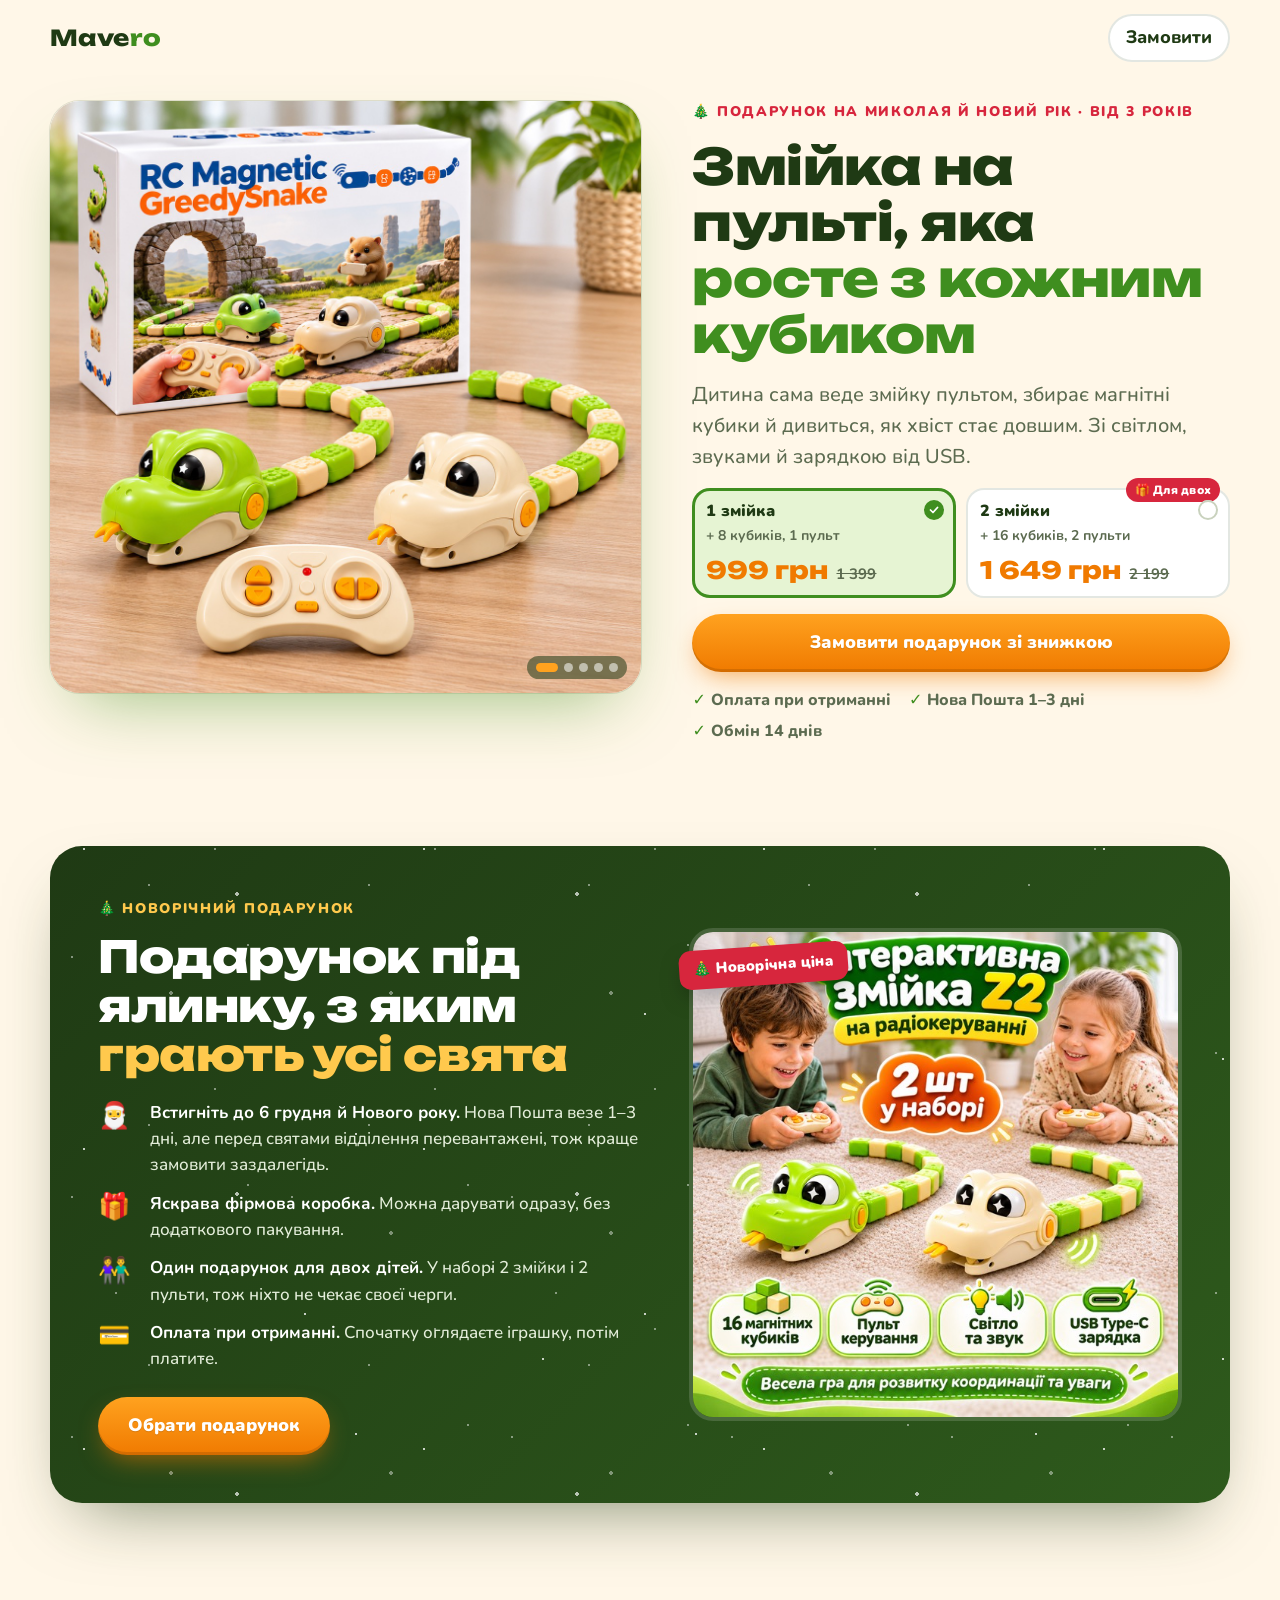
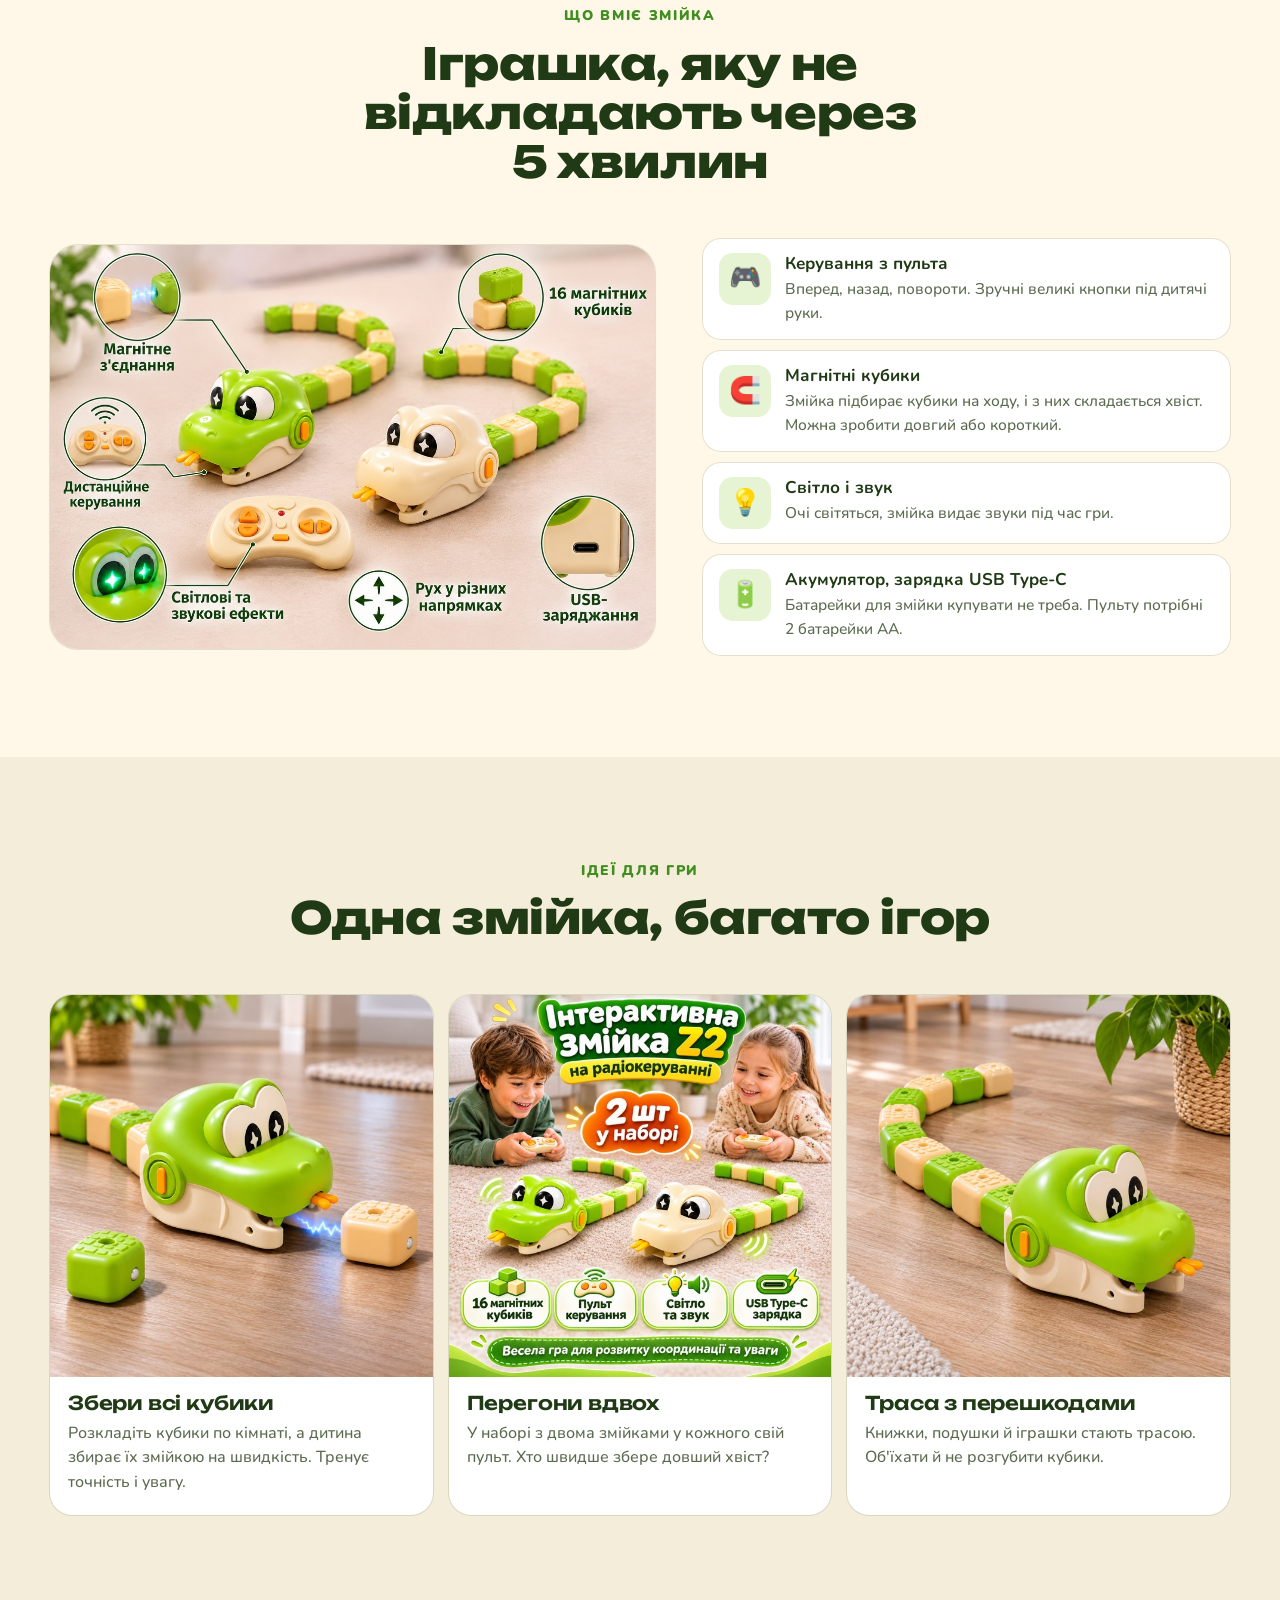
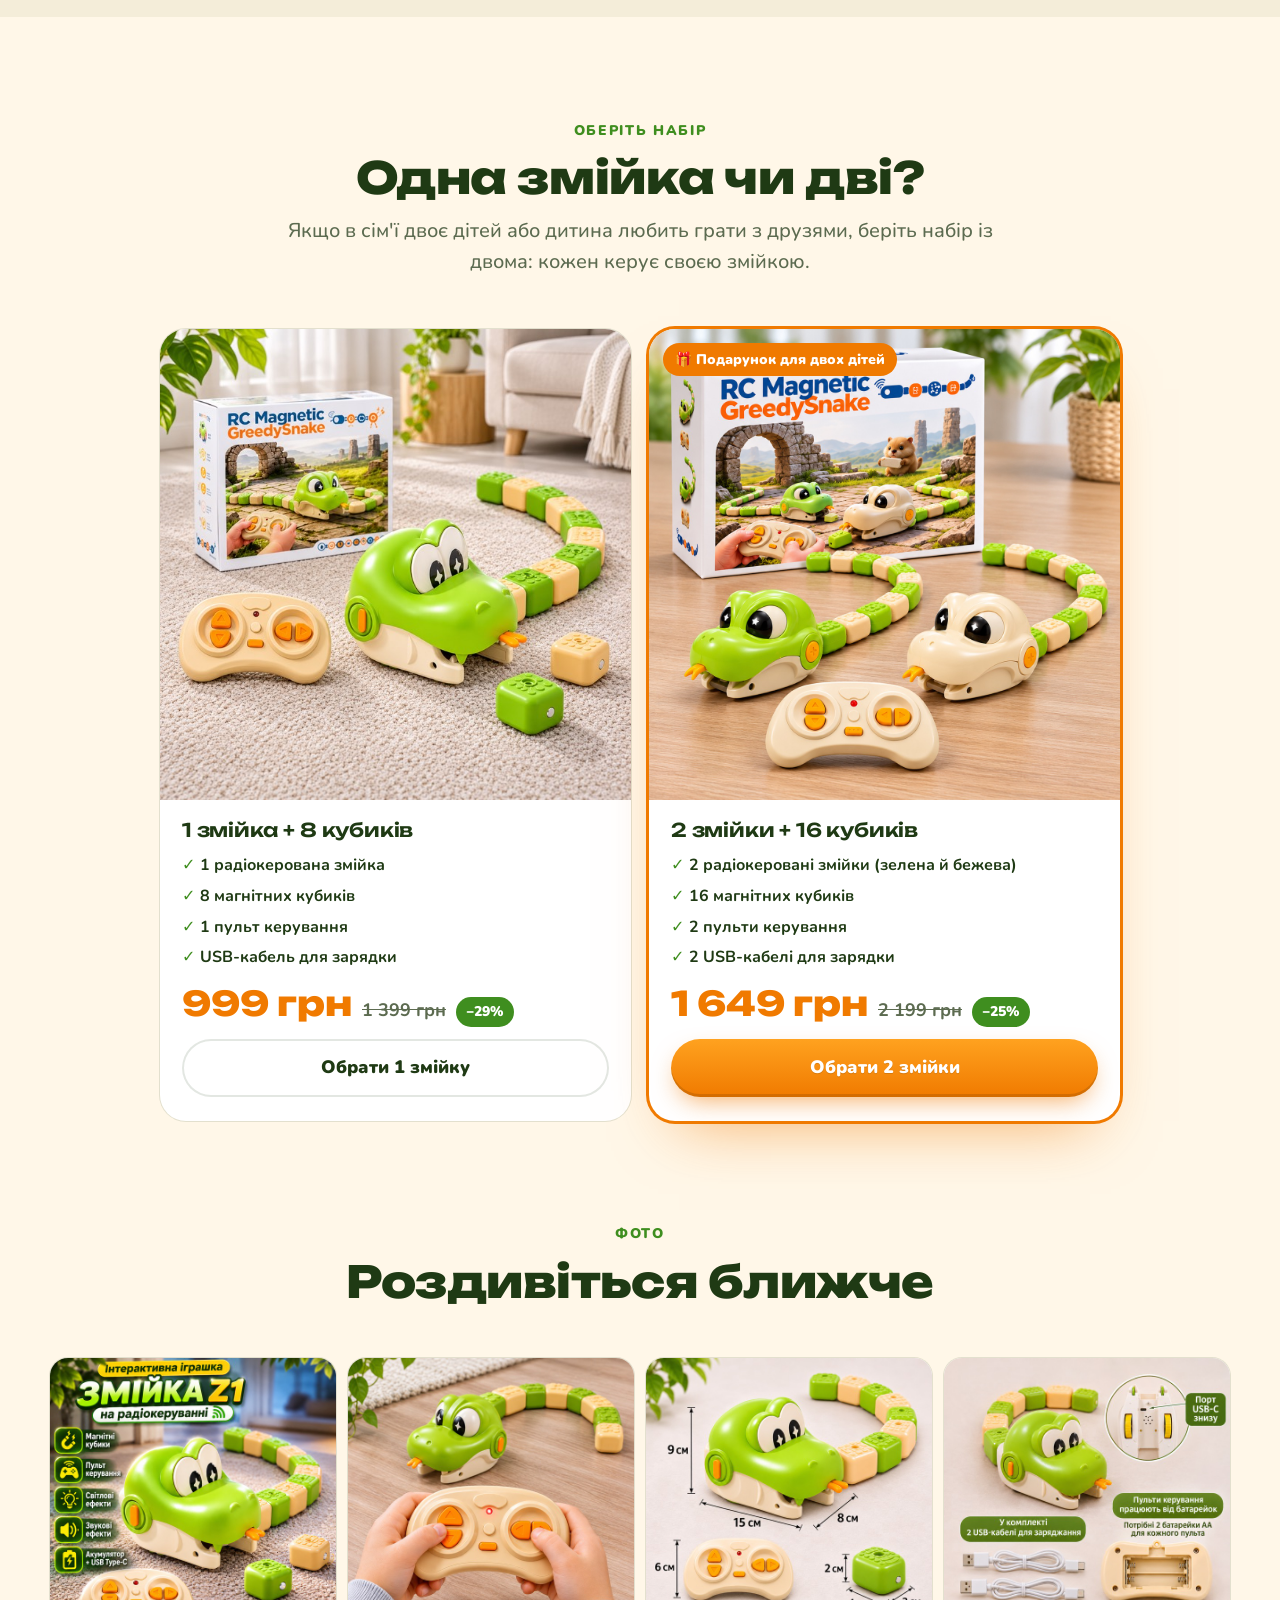
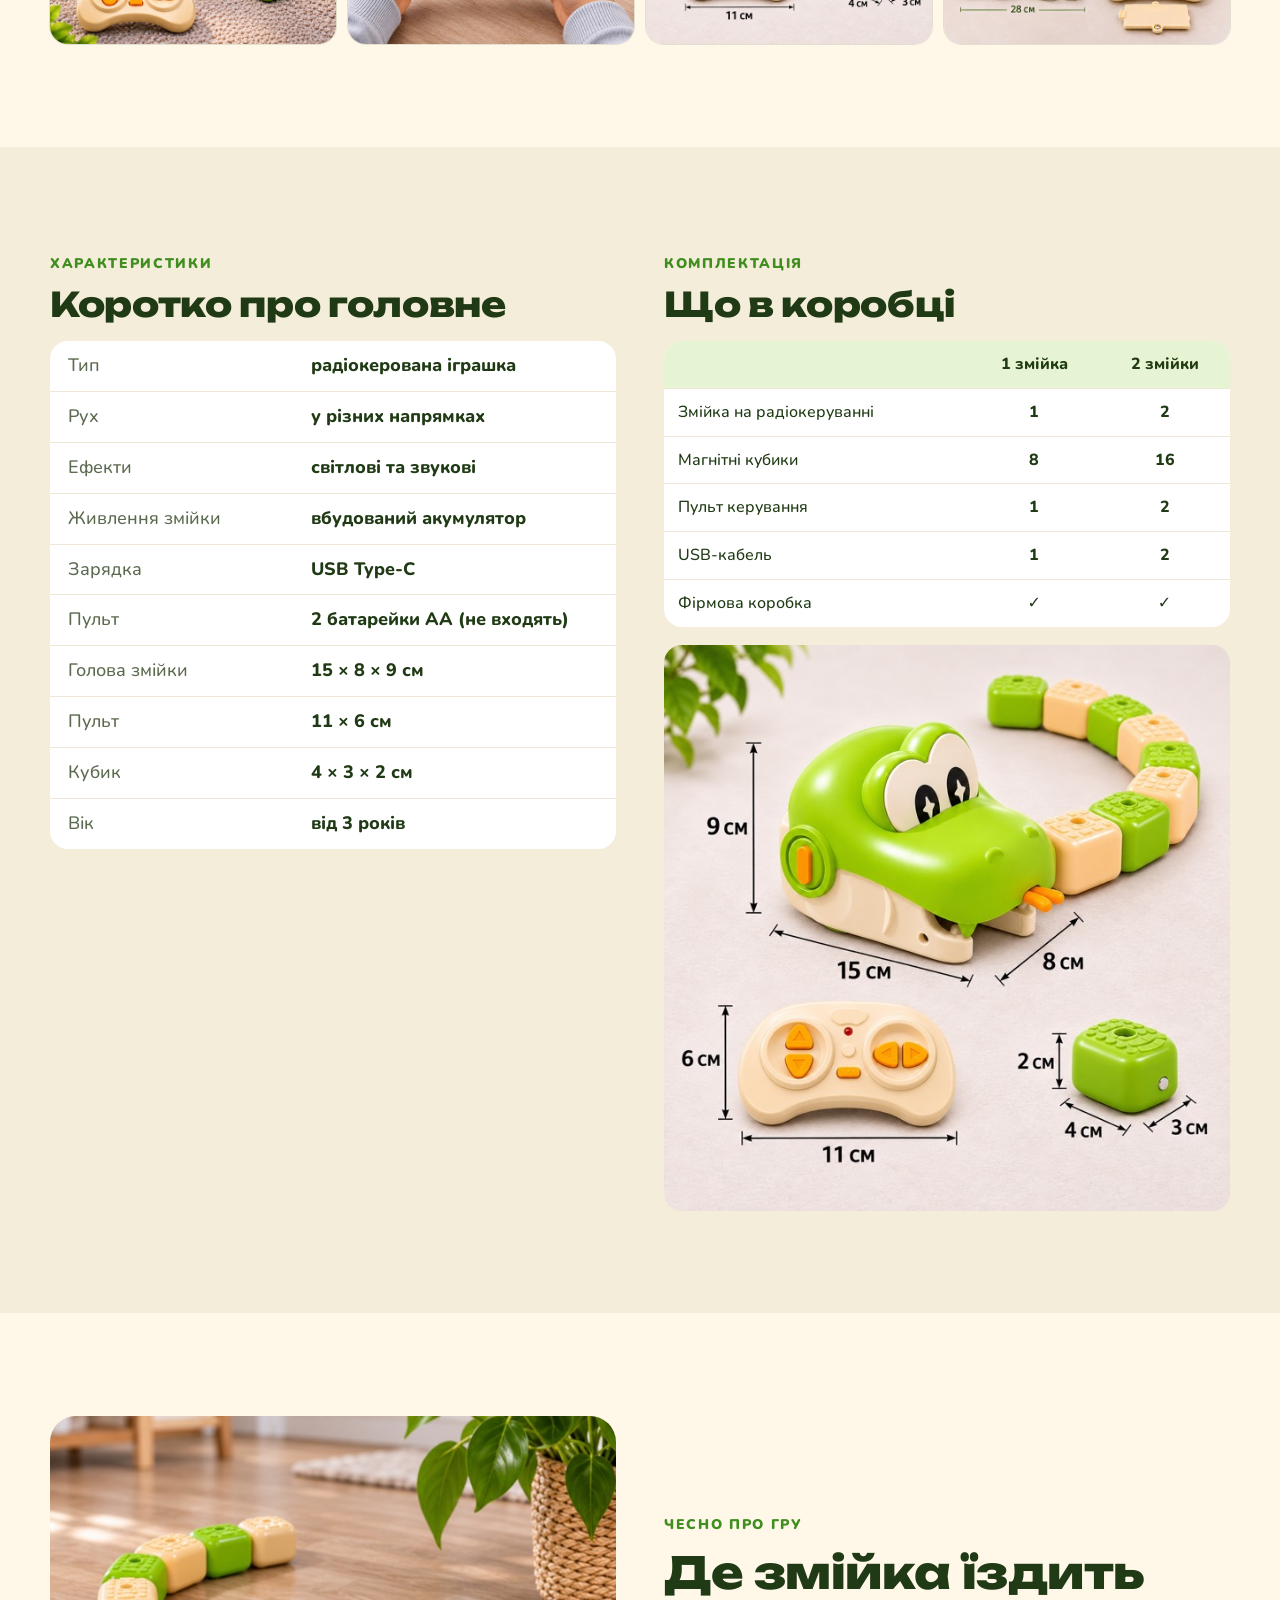
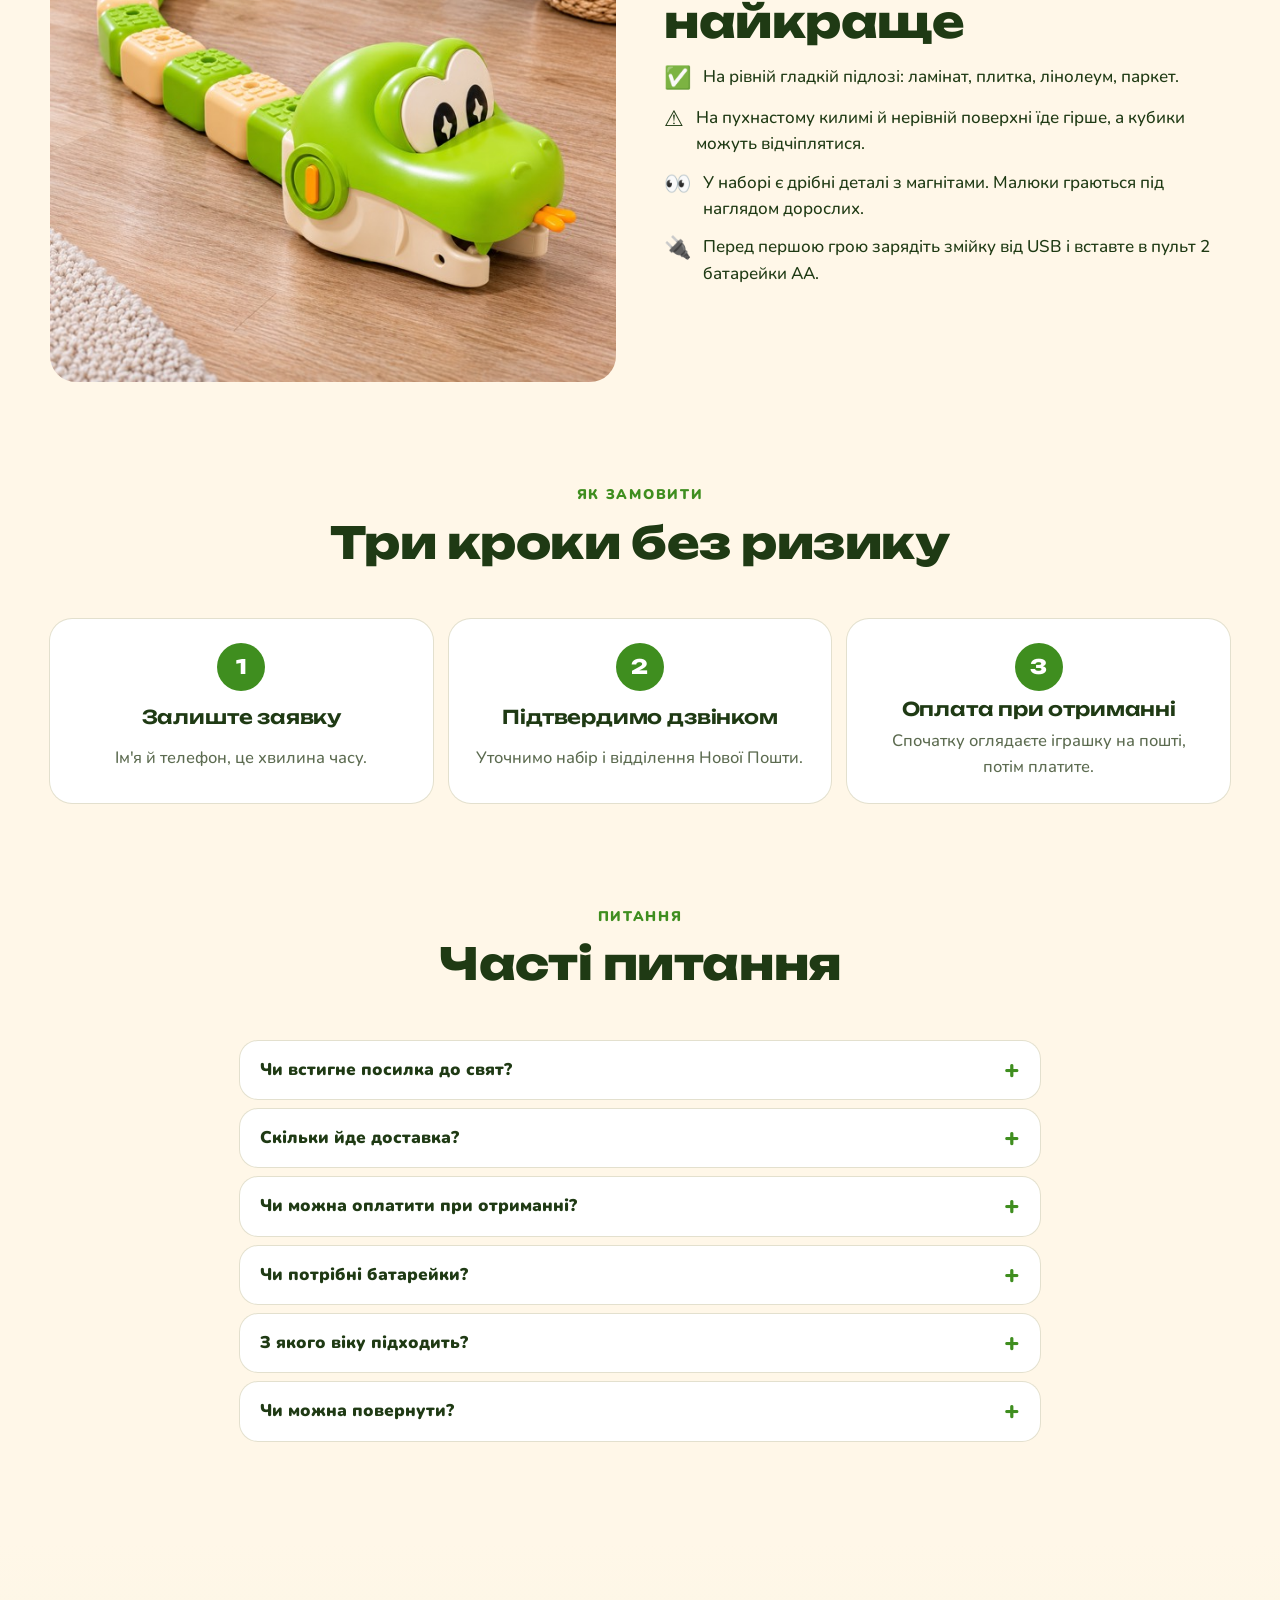
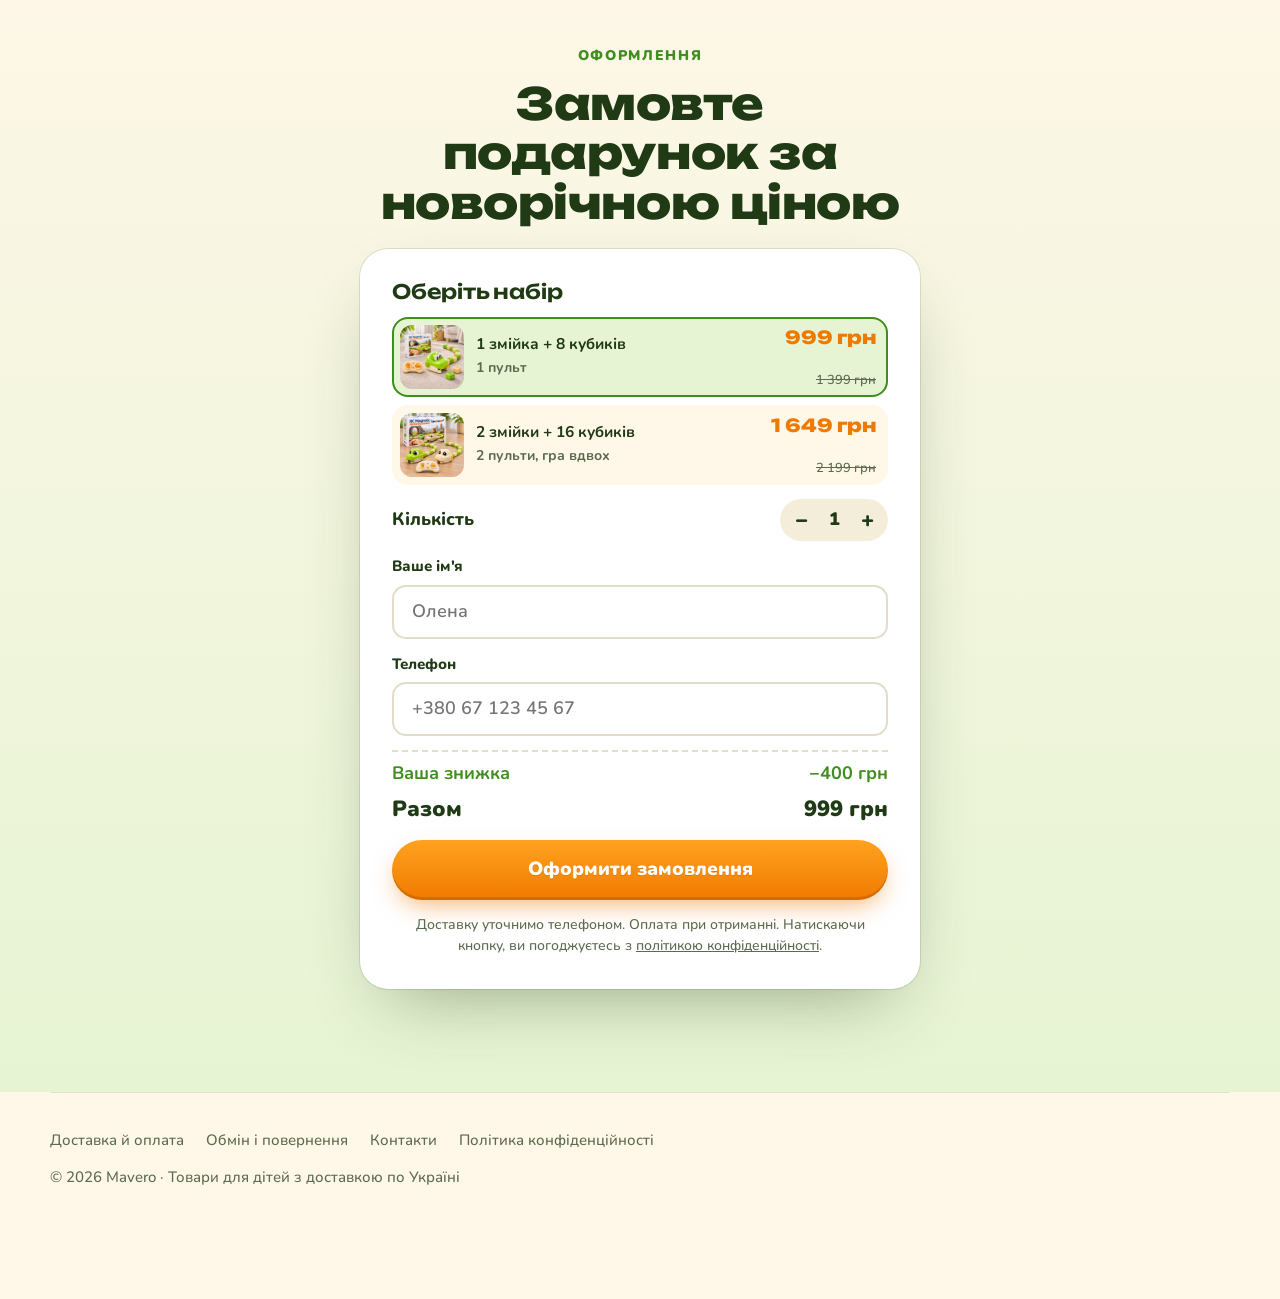
==== commit 5b7e974b: "Змійка: 2 шт за 1649 грн; новорічний акцент (сніг, подарунковий блок, FAQ про доставку до свят) Co-A" ====
--- a/index.html
+++ b/index.html
@@ -4,7 +4,7 @@
 <meta charset="utf-8">
 <meta name="viewport" content="width=device-width, initial-scale=1">
 <title>Радіокерована змійка з магнітними кубиками — Mavero</title>
-<meta name="description" content="Змійка на пульті, яка збирає магнітні кубики й росте під час гри. Світло і звук, зарядка USB Type-C. 1 змійка за 999 грн або набір із 2 змійок за 1599 грн. Оплата при отриманні.">
+<meta name="description" content="Змійка на пульті, яка збирає магнітні кубики й росте під час гри. Світло і звук, зарядка USB Type-C. 1 змійка за 999 грн або набір із 2 змійок за 1649 грн. Оплата при отриманні.">
 <link rel="canonical" href="https://maverokids.com/">
 <link rel="icon" href="/assets/favicon.svg" type="image/svg+xml">
 <link rel="apple-touch-icon" href="/assets/apple-touch-icon.png">
@@ -12,7 +12,7 @@
 <meta property="og:type" content="website">
 <meta property="og:site_name" content="Mavero">
 <meta property="og:locale" content="uk_UA">
-<meta property="og:title" content="Змійка на пульті з магнітними кубиками">
+<meta property="og:title" content="Змійка на пульті: подарунок на Новий рік">
 <meta property="og:description" content="Дитина сама керує змійкою, збирає кубики й будує хвіст. Оплата при отриманні.">
 <meta property="og:url" content="https://maverokids.com/">
 <meta property="og:image" content="https://maverokids.com/assets/og-zmiyka.jpg">
@@ -27,13 +27,13 @@
 <style>
 *,*::before,*::after{box-sizing:border-box}
 html{-webkit-text-size-adjust:100%;scroll-behavior:smooth}
-@media (prefers-reduced-motion:reduce){html{scroll-behavior:auto}*{animation:none!important;transition:none!important}}
+@media (prefers-reduced-motion:reduce){html{scroll-behavior:auto}*,.snowy::before,.snowy::after{animation:none!important;transition:none!important}}
 :root{
   --bg:#FFF7E8; --bg-2:#F4EDD9; --card:#FFFFFF; --line:rgba(31,58,20,.12);
   --ink:#1F3A14; --muted:#5C6B50;
   --green:#7CC63B; --green-d:#3F8E1F; --green-l:#E6F4D3;
   --orange:#FFA21F; --orange-d:#F07A00;
-  --deep:#1F3A14;
+  --deep:#1F3A14; --red:#D7263D; --red-d:#A8132A;
   --r:22px; --m:clamp(16px,4vw,40px); --sec:clamp(56px,8vw,110px);
   --h1:clamp(30px,3.9vw,50px); --h2:clamp(26px,3.6vw,44px);
 }
@@ -123,6 +123,32 @@
   .hero .lead{font-size:17px}
 }
 @media (max-width:420px){.kit{padding:12px 10px 10px}.kit .k-name{font-size:14.5px}.kit .k-price b{font-size:21px}.t-box{min-width:40px}.t-box b{font-size:17px}}
+
+/* новорічне: сніг і подарунковий блок */
+.snowy{position:relative;isolation:isolate;overflow:hidden}
+.snowy::before,.snowy::after{content:"";position:absolute;inset:-100% 0 0;z-index:-1;pointer-events:none;
+  background-image:radial-gradient(3px 3px at 10% 20%,#fff 50%,transparent 51%),radial-gradient(2px 2px at 30% 60%,#fff 50%,transparent 51%),
+   radial-gradient(4px 4px at 55% 35%,rgba(255,255,255,.9) 50%,transparent 51%),radial-gradient(2px 2px at 75% 75%,#fff 50%,transparent 51%),
+   radial-gradient(3px 3px at 90% 15%,#fff 50%,transparent 51%),radial-gradient(2px 2px at 45% 90%,#fff 50%,transparent 51%);
+  background-size:340px 300px;animation:snow 14s linear infinite;opacity:.75}
+.snowy::after{background-size:220px 240px;animation-duration:9s;opacity:.45}
+@keyframes snow{to{transform:translateY(50%)}}
+.topbar.snowy::before,.topbar.snowy::after{opacity:.35}
+.gift{background:linear-gradient(135deg,#1F3A14,#2E5A1C);color:#fff;border-radius:32px;padding:clamp(24px,4vw,48px);display:grid;grid-template-columns:1.1fr 1fr;gap:clamp(20px,4vw,48px);align-items:center;box-shadow:0 30px 70px -30px rgba(31,58,20,.6)}
+.gift .eyebrow{color:#FFC94D}
+.gift h2{color:#fff;margin-top:10px}
+.gift h2 em{font-style:normal;color:#FFC94D}
+.gift ul{display:grid;gap:12px;margin:20px 0 24px}
+.gift li{display:grid;grid-template-columns:40px 1fr;gap:12px;align-items:start;font-size:17px;color:#E4EEDA}
+.gift li span{font-size:26px;line-height:1.2}
+.gift li b{color:#fff}
+.gift .ph{position:relative}
+.gift .ph img{border-radius:24px;width:100%;aspect-ratio:1;object-fit:cover;border:4px solid rgba(255,255,255,.15)}
+.gift .ribbon{position:absolute;left:-10px;top:18px;background:var(--red);color:#fff;font-weight:900;font-size:15px;padding:8px 14px;border-radius:12px;transform:rotate(-4deg);box-shadow:0 10px 24px -8px rgba(0,0,0,.5)}
+@media (max-width:860px){.gift{grid-template-columns:1fr;border-radius:24px}.gift .ph{order:-1}.gift .ph img{aspect-ratio:4/3}.gift .ribbon{left:10px}}
+.hero .eyebrow{color:var(--red)}
+.kit .tag,.offer .tag{background:var(--red)}
+.offer.best{box-shadow:0 0 0 3px var(--red),0 30px 60px -30px rgba(215,38,61,.5)}
 
 /* переваги */
 .feat{display:grid;grid-template-columns:1.15fr 1fr;gap:clamp(20px,4vw,48px);align-items:center}
@@ -276,7 +302,7 @@
 </head>
 <body>
 
-<div class="topbar">🎁 Акційна ціна до <b data-tend>30.11</b><span class="tb-x"> · Оплата при отриманні</span></div>
+<div class="topbar snowy">🎄 Новорічна ціна до <b data-tend>30.11</b><span class="tb-x"> · Оплата при отриманні</span></div>
 
 <header class="wrap head">
   <a class="logo" href="/">Mave<span>ro</span></a>
@@ -299,7 +325,7 @@
     </figure>
 
     <div class="hero-text">
-      <span class="eyebrow">Радіокерована іграшка · від 3 років</span>
+      <span class="eyebrow">🎄 Подарунок на Миколая й Новий рік · від 3 років</span>
       <h1>Змійка на пульті, яка <em>росте з кожним кубиком</em></h1>
       <p class="lead">Дитина сама веде змійку пультом, збирає магнітні кубики й дивиться, як хвіст стає довшим. Зі світлом, звуками й зарядкою від USB.</p>
 
@@ -312,14 +338,14 @@
         </label>
         <label class="kit">
           <input type="radio" name="kit-hero" value="C2">
-          <span class="tag">Гра вдвох</span>
+          <span class="tag">🎁 Для двох</span>
           <span class="k-name">2 змійки</span>
           <span class="k-sub">+ 16 кубиків, 2 пульти</span>
-          <span class="k-price"><b><span data-kprice="C2">1599</span> грн</b><s><span data-kold="C2">2199</span></s></span>
+          <span class="k-price"><b><span data-kprice="C2">1649</span> грн</b><s><span data-kold="C2">2199</span></s></span>
         </label>
       </div>
 
-      <a class="btn btn-wide" href="#order" data-buy>Замовити зі знижкою</a>
+      <a class="btn btn-wide" href="#order" data-buy>Замовити подарунок зі знижкою</a>
 
       <div class="timer" data-timer>
         <span class="t-lbl">До кінця<br>акції:</span>
@@ -336,6 +362,27 @@
     </div>
   </section>
 </main>
+
+<!-- Новорічний подарунок -->
+<section class="wrap" style="padding-bottom:var(--sec)">
+  <div class="gift snowy">
+    <div>
+      <span class="eyebrow">🎄 Новорічний подарунок</span>
+      <h2>Подарунок під ялинку, з яким <em>грають усі свята</em></h2>
+      <ul>
+        <li><span>🎅</span><div><b>Встигніть до 6 грудня й Нового року.</b> Нова Пошта везе 1–3 дні, але перед святами відділення перевантажені, тож краще замовити заздалегідь.</div></li>
+        <li><span>🎁</span><div><b>Яскрава фірмова коробка.</b> Можна дарувати одразу, без додаткового пакування.</div></li>
+        <li><span>👫</span><div><b>Один подарунок для двох дітей.</b> У наборі 2 змійки і 2 пульти, тож ніхто не чекає своєї черги.</div></li>
+        <li><span>💳</span><div><b>Оплата при отриманні.</b> Спочатку оглядаєте іграшку, потім платите.</div></li>
+      </ul>
+      <a class="btn" href="#order" data-buy>Обрати подарунок</a>
+    </div>
+    <div class="ph">
+      <img src="/assets/snake/z2-cover-s.jpg" srcset="/assets/snake/z2-cover-s.jpg 640w, /assets/snake/z2-cover.jpg 1200w" sizes="(max-width:860px) 100vw, 45vw" width="1200" height="1200" loading="lazy" alt="Діти грають двома змійками на пультах">
+      <span class="ribbon">🎄 Новорічна ціна</span>
+    </div>
+  </div>
+</section>
 
 <!-- Що вміє -->
 <section class="wrap sec" style="padding-top:0">
@@ -387,12 +434,12 @@
       </div>
     </article>
     <article class="offer best">
-      <span class="tag">Для двох дітей</span>
+      <span class="tag">🎁 Подарунок для двох дітей</span>
       <img src="/assets/snake/two-box-s.jpg" srcset="/assets/snake/two-box-s.jpg 640w, /assets/snake/two-box.jpg 1200w" sizes="(max-width:720px) 100vw, 480px" width="1200" height="1200" loading="lazy" alt="Набір: 2 змійки, 16 кубиків, 2 пульти">
       <div class="offer-b">
         <h3>2 змійки + 16 кубиків</h3>
         <ul><li>2 радіокеровані змійки (зелена й бежева)</li><li>16 магнітних кубиків</li><li>2 пульти керування</li><li>2 USB-кабелі для зарядки</li></ul>
-        <div class="offer-p"><b><span data-kprice="C2">1599</span> грн</b><s><span data-kold="C2">2199</span> грн</s><span class="badge">−<span data-kpct="C2">27</span>%</span></div>
+        <div class="offer-p"><b><span data-kprice="C2">1649</span> грн</b><s><span data-kold="C2">2199</span> грн</s><span class="badge">−<span data-kpct="C2">25</span>%</span></div>
         <a class="btn btn-wide" href="#order" data-pick="C2">Обрати 2 змійки</a>
       </div>
     </article>
@@ -478,6 +525,7 @@
 <section class="wrap sec" style="padding-top:0">
   <div class="sec-head"><span class="eyebrow">Питання</span><h2>Часті питання</h2></div>
   <div class="faq">
+    <details><summary>Чи встигне посилка до свят?</summary><p>Відправляємо після підтвердження замовлення телефоном, Нова Пошта зазвичай везе 1–3 дні. Перед Миколаєм (6 грудня) і Новим роком відділення завантажені, тож радимо замовити заздалегідь.</p></details>
     <details><summary>Скільки йде доставка?</summary><p>Новою Поштою по всій Україні, зазвичай 1–3 дні. Відправляємо після підтвердження замовлення телефоном. <a href="/dostavka">Детальніше про доставку</a>.</p></details>
     <details><summary>Чи можна оплатити при отриманні?</summary><p>Так. Ви оглядаєте посилку у відділенні й оплачуєте, тільки якщо все гаразд.</p></details>
     <details><summary>Чи потрібні батарейки?</summary><p>Змійка заряджається від USB Type-C, кабель є в комплекті. Пульту потрібні 2 батарейки AA, вони в комплект не входять.</p></details>
@@ -491,7 +539,7 @@
   <div class="wrap order">
     <div class="sec-head">
       <span class="eyebrow">Оформлення</span>
-      <h2>Замовте змійку за акційною ціною</h2>
+      <h2>Замовте подарунок за новорічною ціною</h2>
     </div>
     <form class="form" id="order-form" novalidate>
       <div class="timer" data-timer>
@@ -513,7 +561,7 @@
           <input type="radio" name="kit" value="C2">
           <img src="/assets/snake/two-box-s.jpg" alt="">
           <span><b>2 змійки + 16 кубиків</b><small>2 пульти, гра вдвох</small></span>
-          <span class="p"><b><span data-kprice="C2">1599</span> грн</b><br><s><span data-kold="C2">2199</span> грн</s></span>
+          <span class="p"><b><span data-kprice="C2">1649</span> грн</b><br><s><span data-kold="C2">2199</span> грн</s></span>
         </label>
       </div>
       <div class="qrow">
@@ -565,7 +613,7 @@
 
 <dialog id="thanks">
   <div class="thanks">
-    <div class="big">🐍</div>
+    <div class="big">🎄🐍</div>
     <h3>Дякуємо, <span data-tname></span>!</h3>
     <p>Замовлення прийнято. Менеджер зателефонує найближчим часом, щоб уточнити відділення Нової Пошти.</p>
     <p><b data-tsum></b></p>
@@ -580,7 +628,7 @@
   /* Набори: ціни й коди постачальника (Aveopt) міняти тут */
   const KITS = {
     C1: { name: 'Змійка на радіокеруванні, 1 шт + 8 кубиків', short: '1 змійка', code: 'C1', price: 999, old: 1399 },
-    C2: { name: 'Змійки на радіокеруванні, 2 шт + 16 кубиків', short: '2 змійки', code: 'C2', price: 1599, old: 2199 },
+    C2: { name: 'Змійки на радіокеруванні, 2 шт + 16 кубиків', short: '2 змійки', code: 'C2', price: 1649, old: 2199 },
   };
   /* Кінець акції — справжня дата (за Києвом). Після неї таймер ховається: оновіть дату або ціну чесно */
   const END = new Date('2026-11-30T23:59:59+02:00');
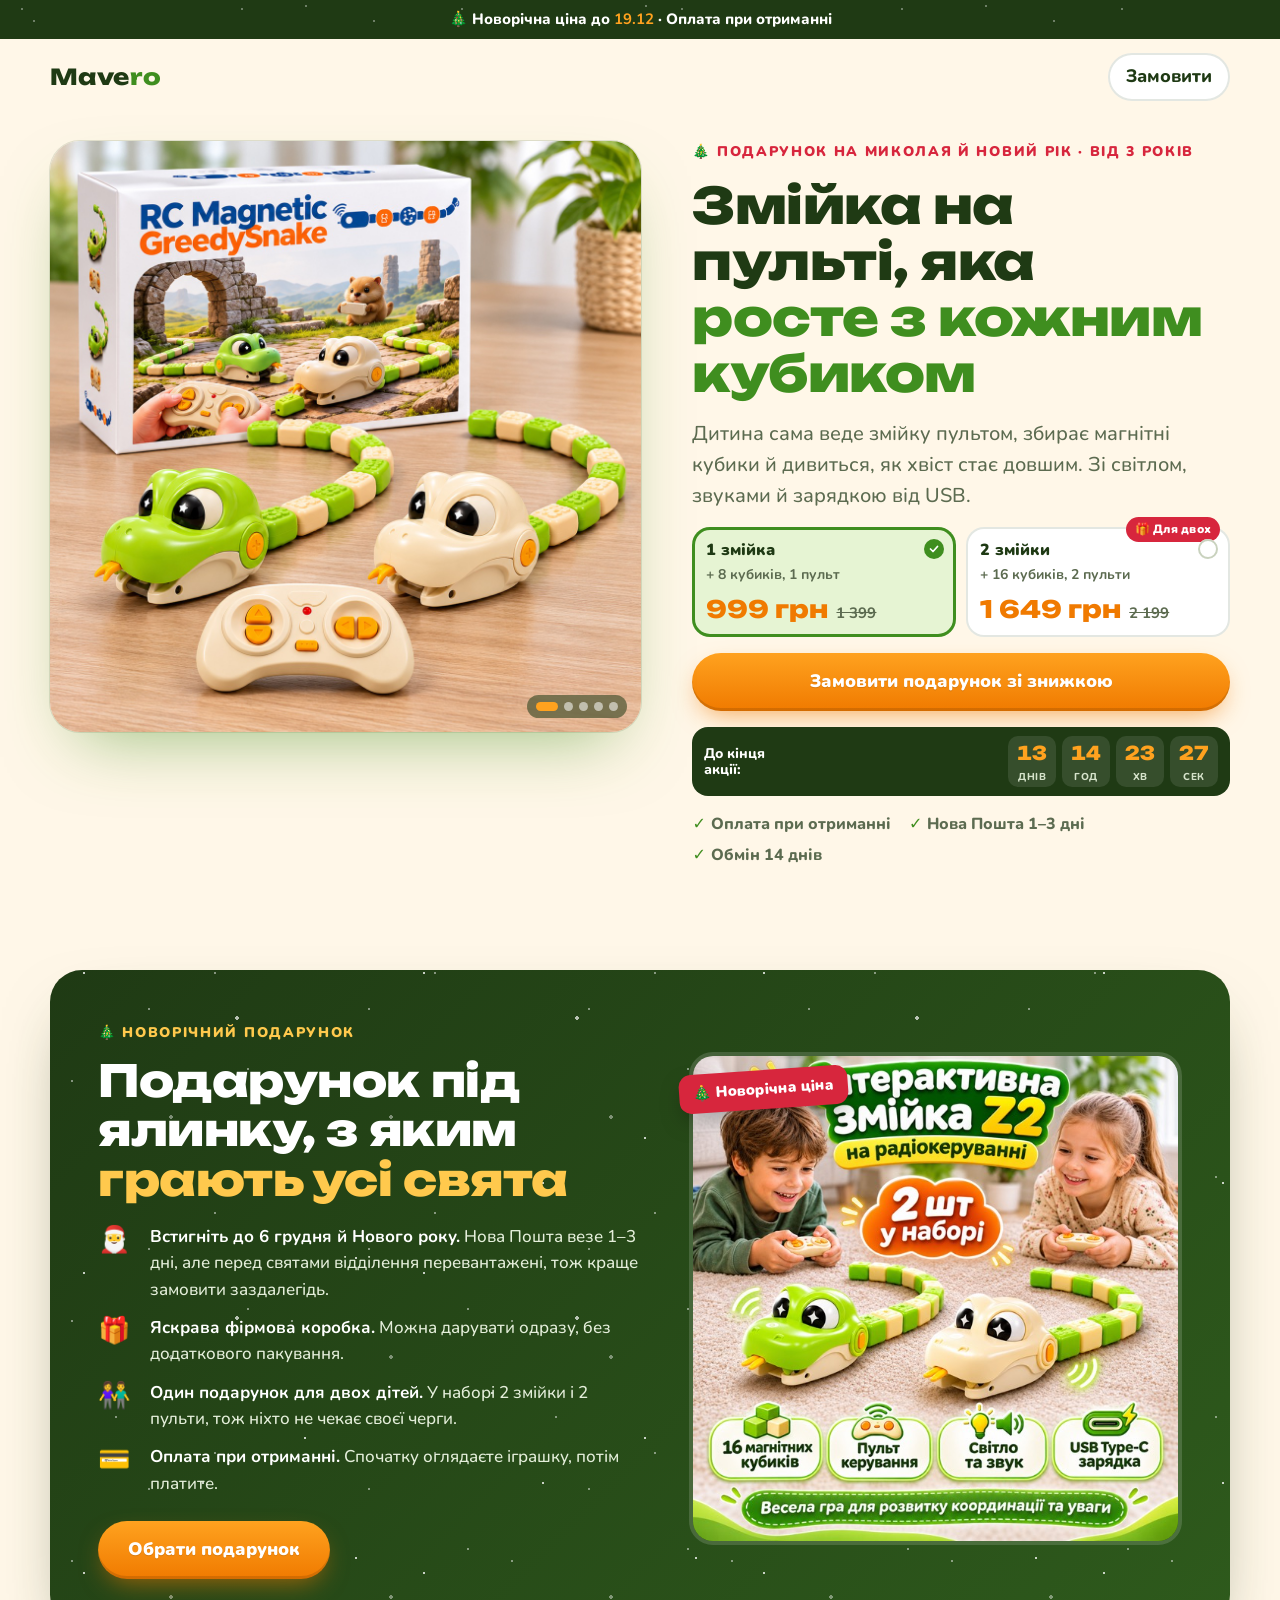
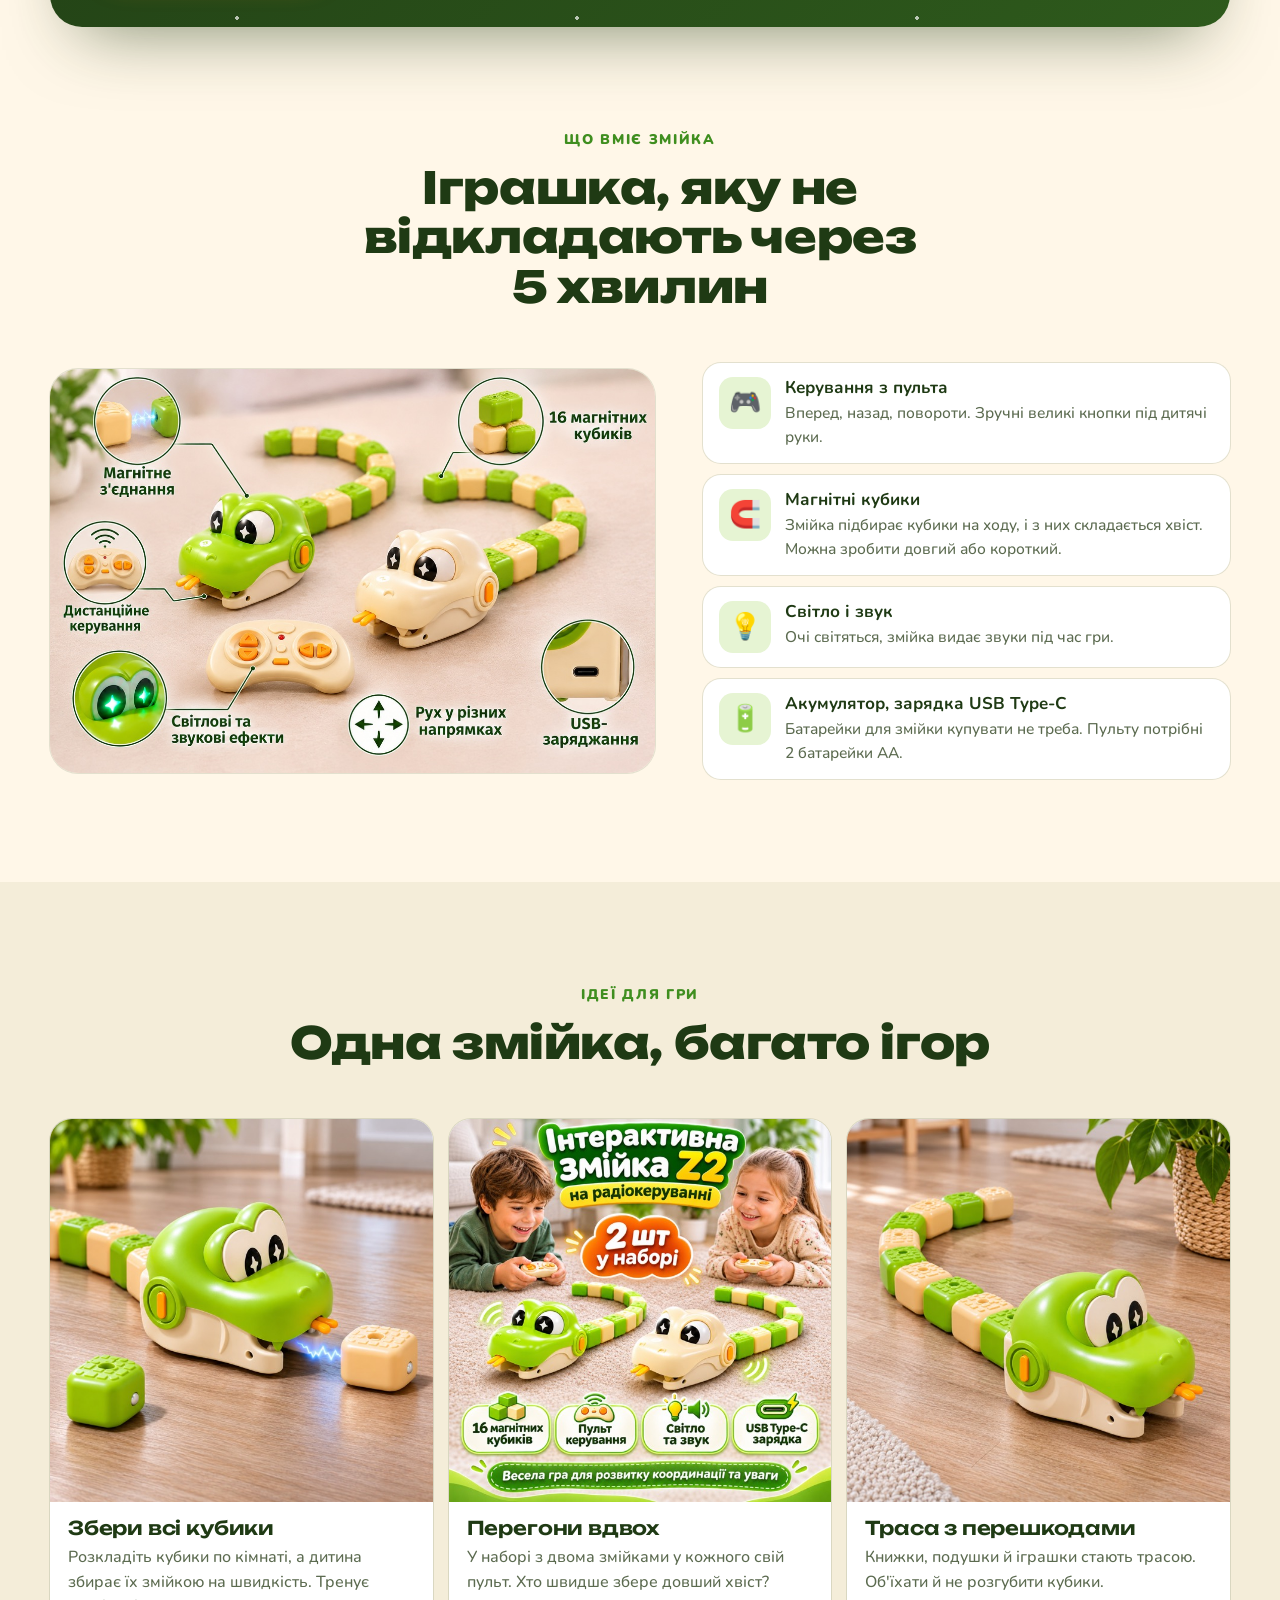
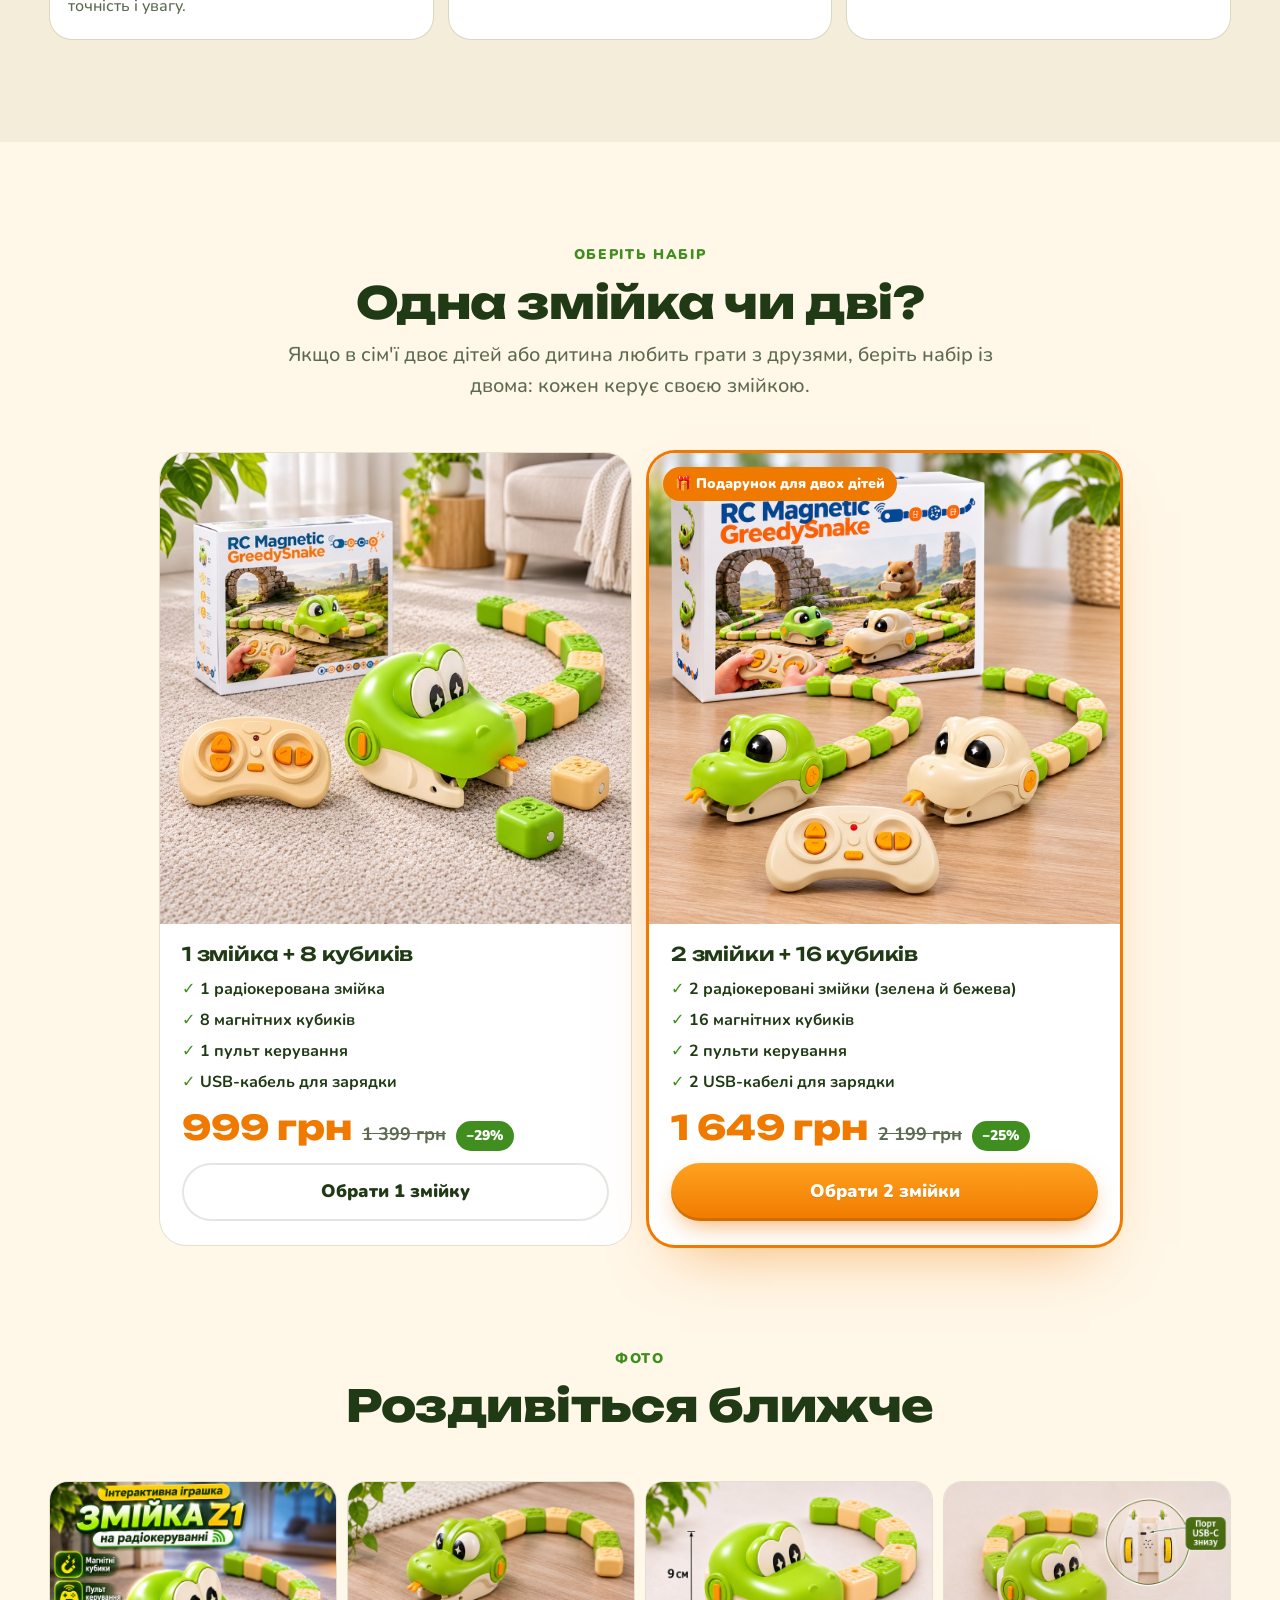
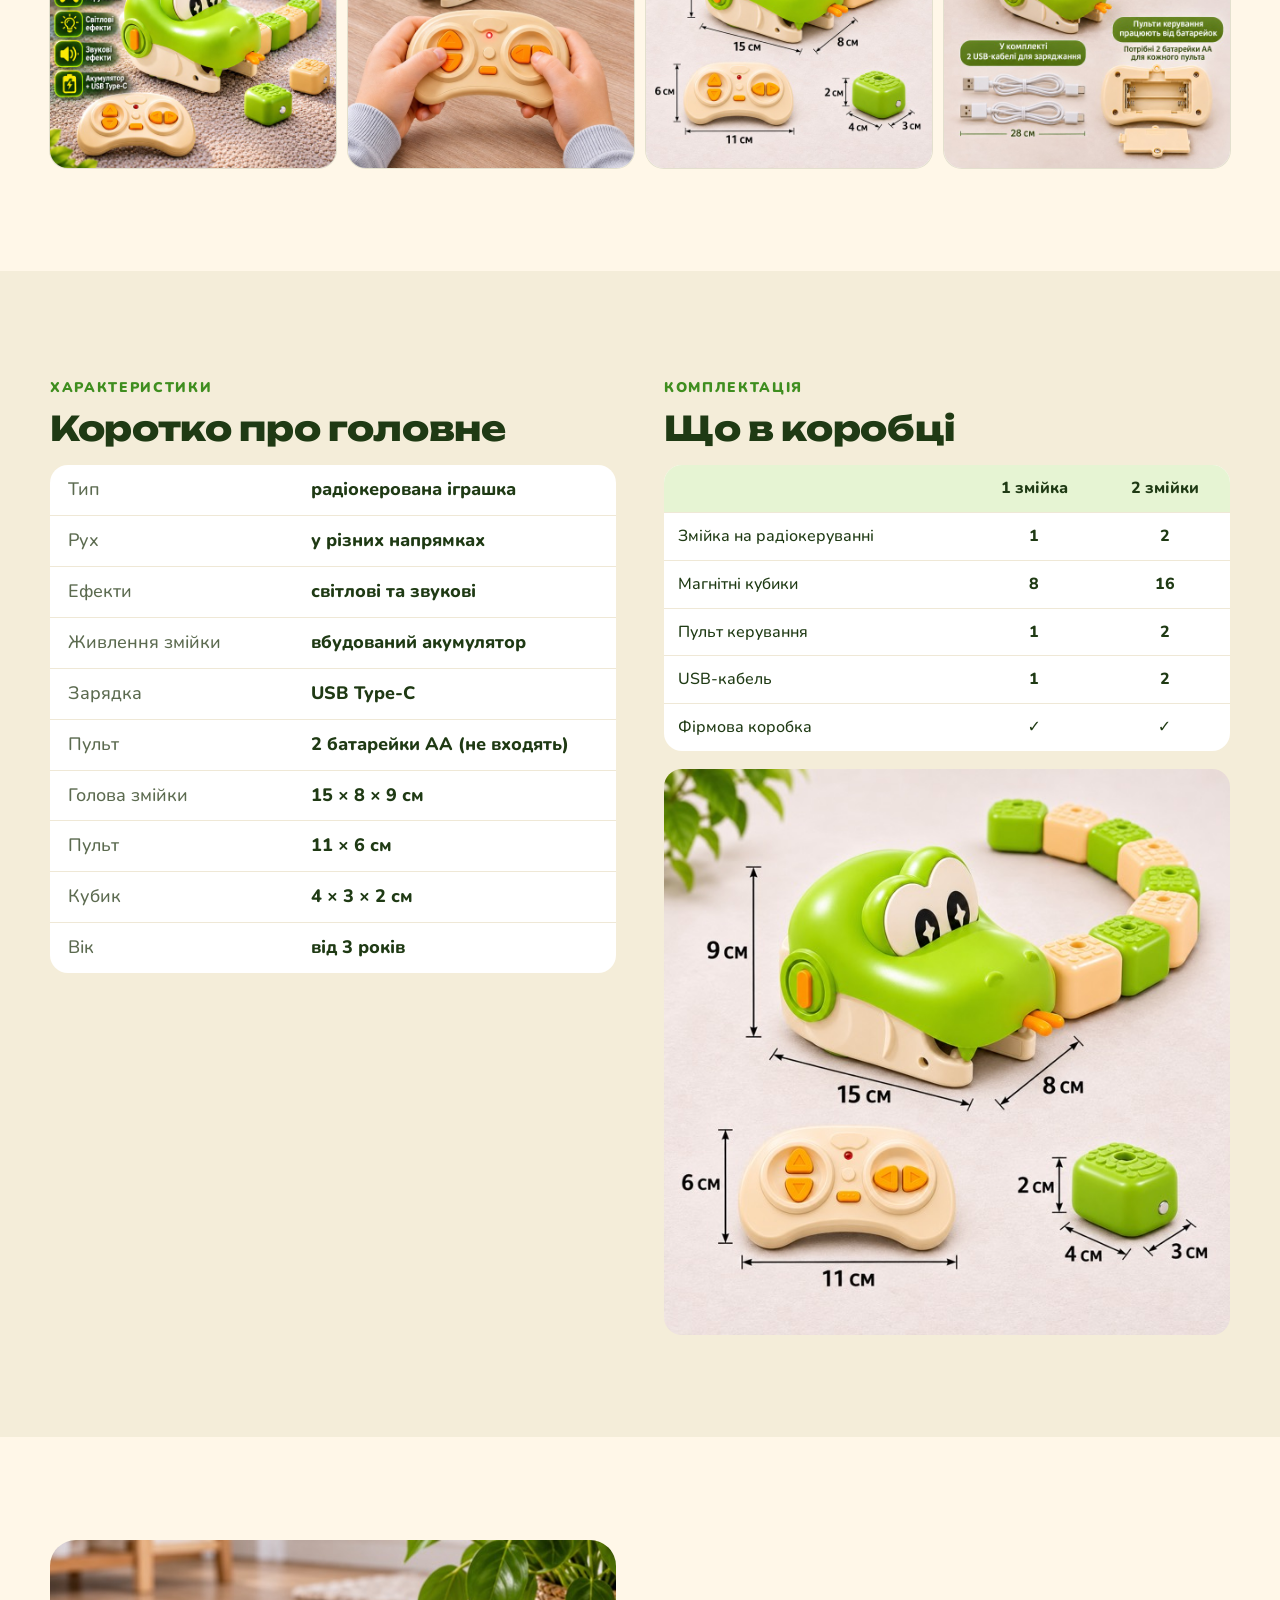
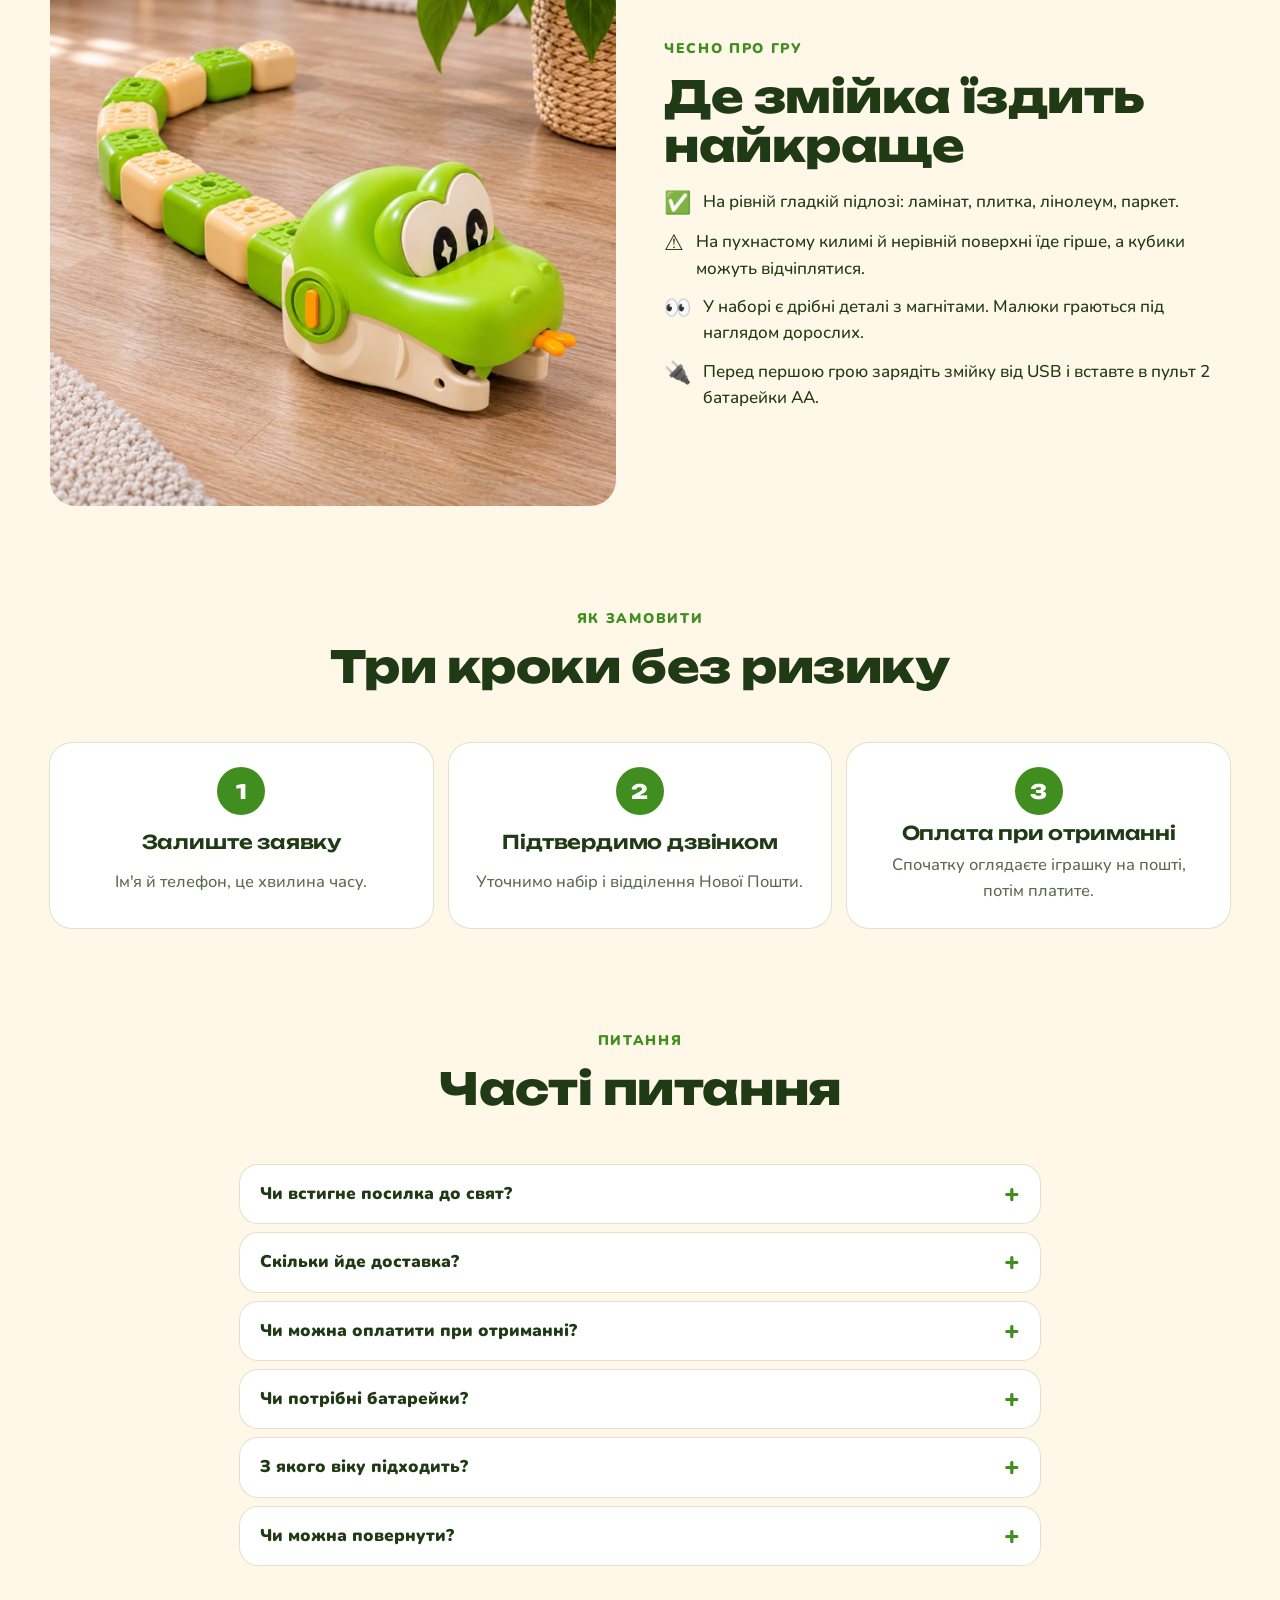
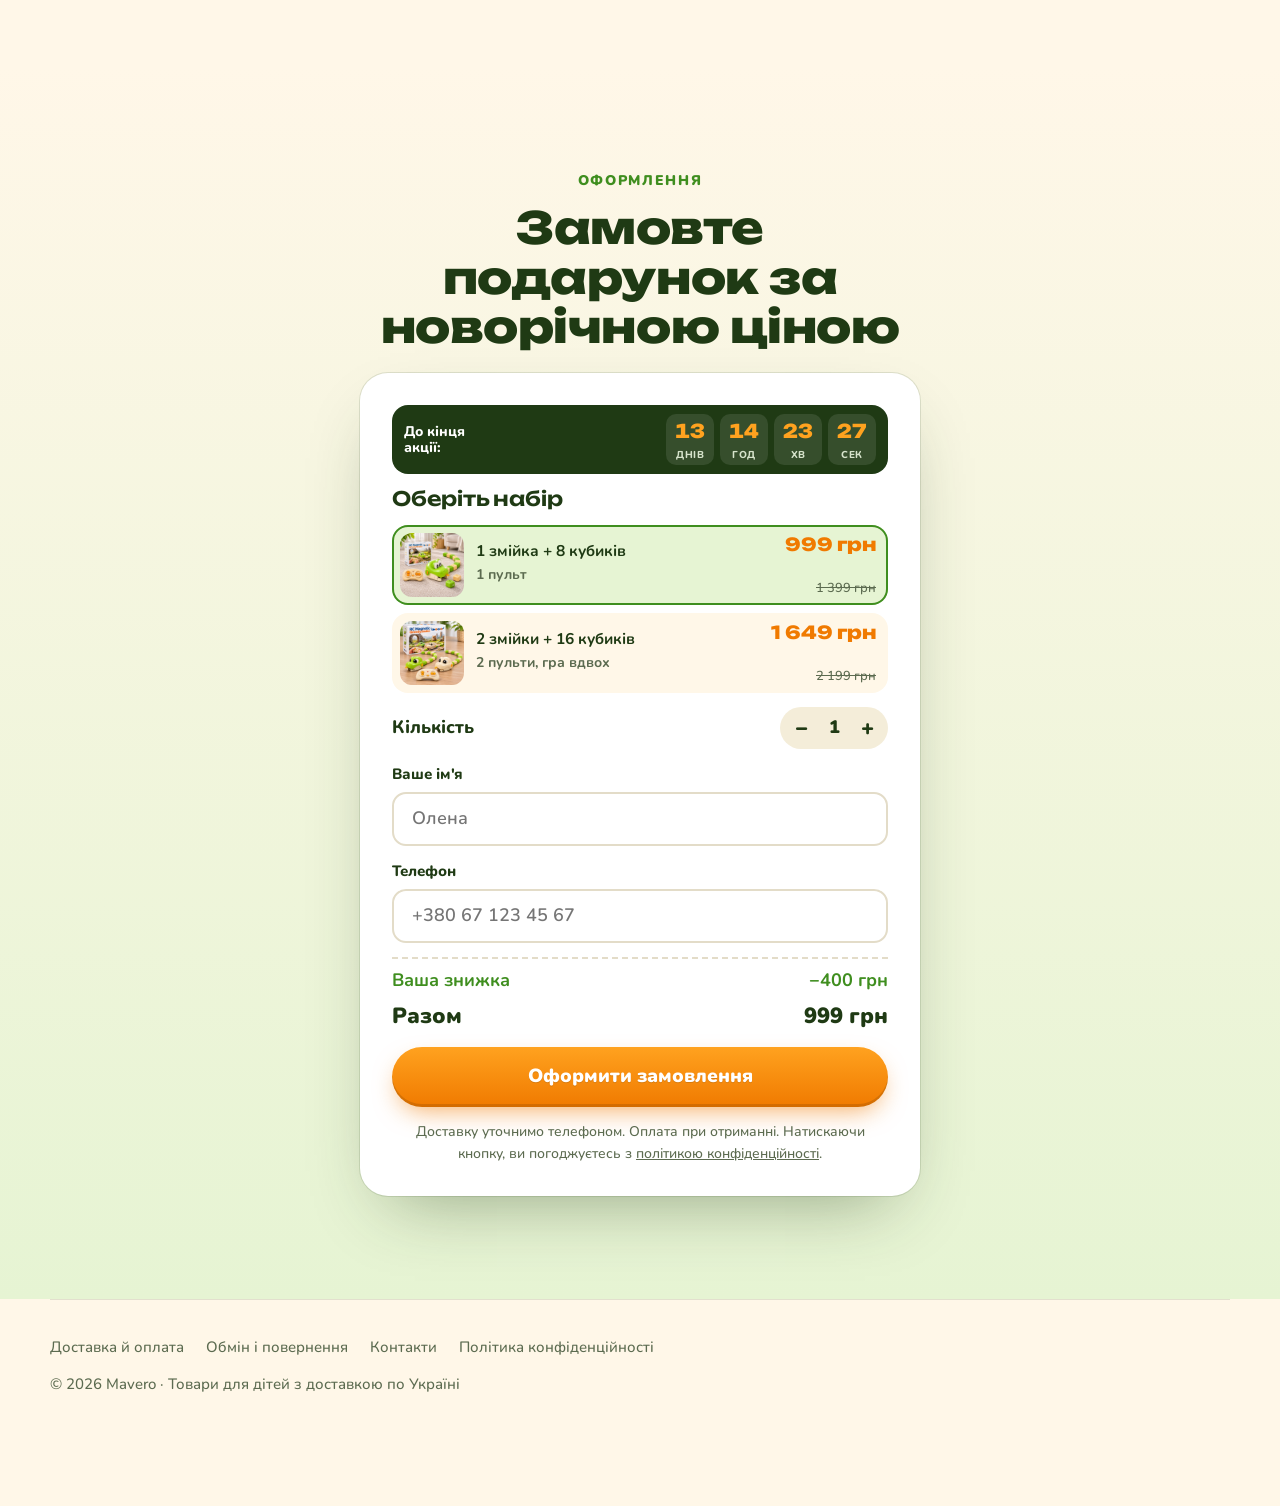
==== commit 90490adf: "Змійка: новорічна акція до 19.12.2026 Co-Authored-By: Claude Opus 5.5 <noreply@anthropic.com>" ====
--- a/index.html
+++ b/index.html
@@ -302,7 +302,7 @@
 </head>
 <body>
 
-<div class="topbar snowy">🎄 Новорічна ціна до <b data-tend>30.11</b><span class="tb-x"> · Оплата при отриманні</span></div>
+<div class="topbar snowy">🎄 Новорічна ціна до <b data-tend>19.12</b><span class="tb-x"> · Оплата при отриманні</span></div>
 
 <header class="wrap head">
   <a class="logo" href="/">Mave<span>ro</span></a>
@@ -631,7 +631,7 @@
     C2: { name: 'Змійки на радіокеруванні, 2 шт + 16 кубиків', short: '2 змійки', code: 'C2', price: 1649, old: 2199 },
   };
   /* Кінець акції — справжня дата (за Києвом). Після неї таймер ховається: оновіть дату або ціну чесно */
-  const END = new Date('2026-11-30T23:59:59+02:00');
+  const END = new Date('2026-12-19T23:59:59+02:00');
 
   const M = window.MAVERO;
   const $ = (s, r = document) => r.querySelector(s), $$ = (s, r = document) => [...r.querySelectorAll(s)];
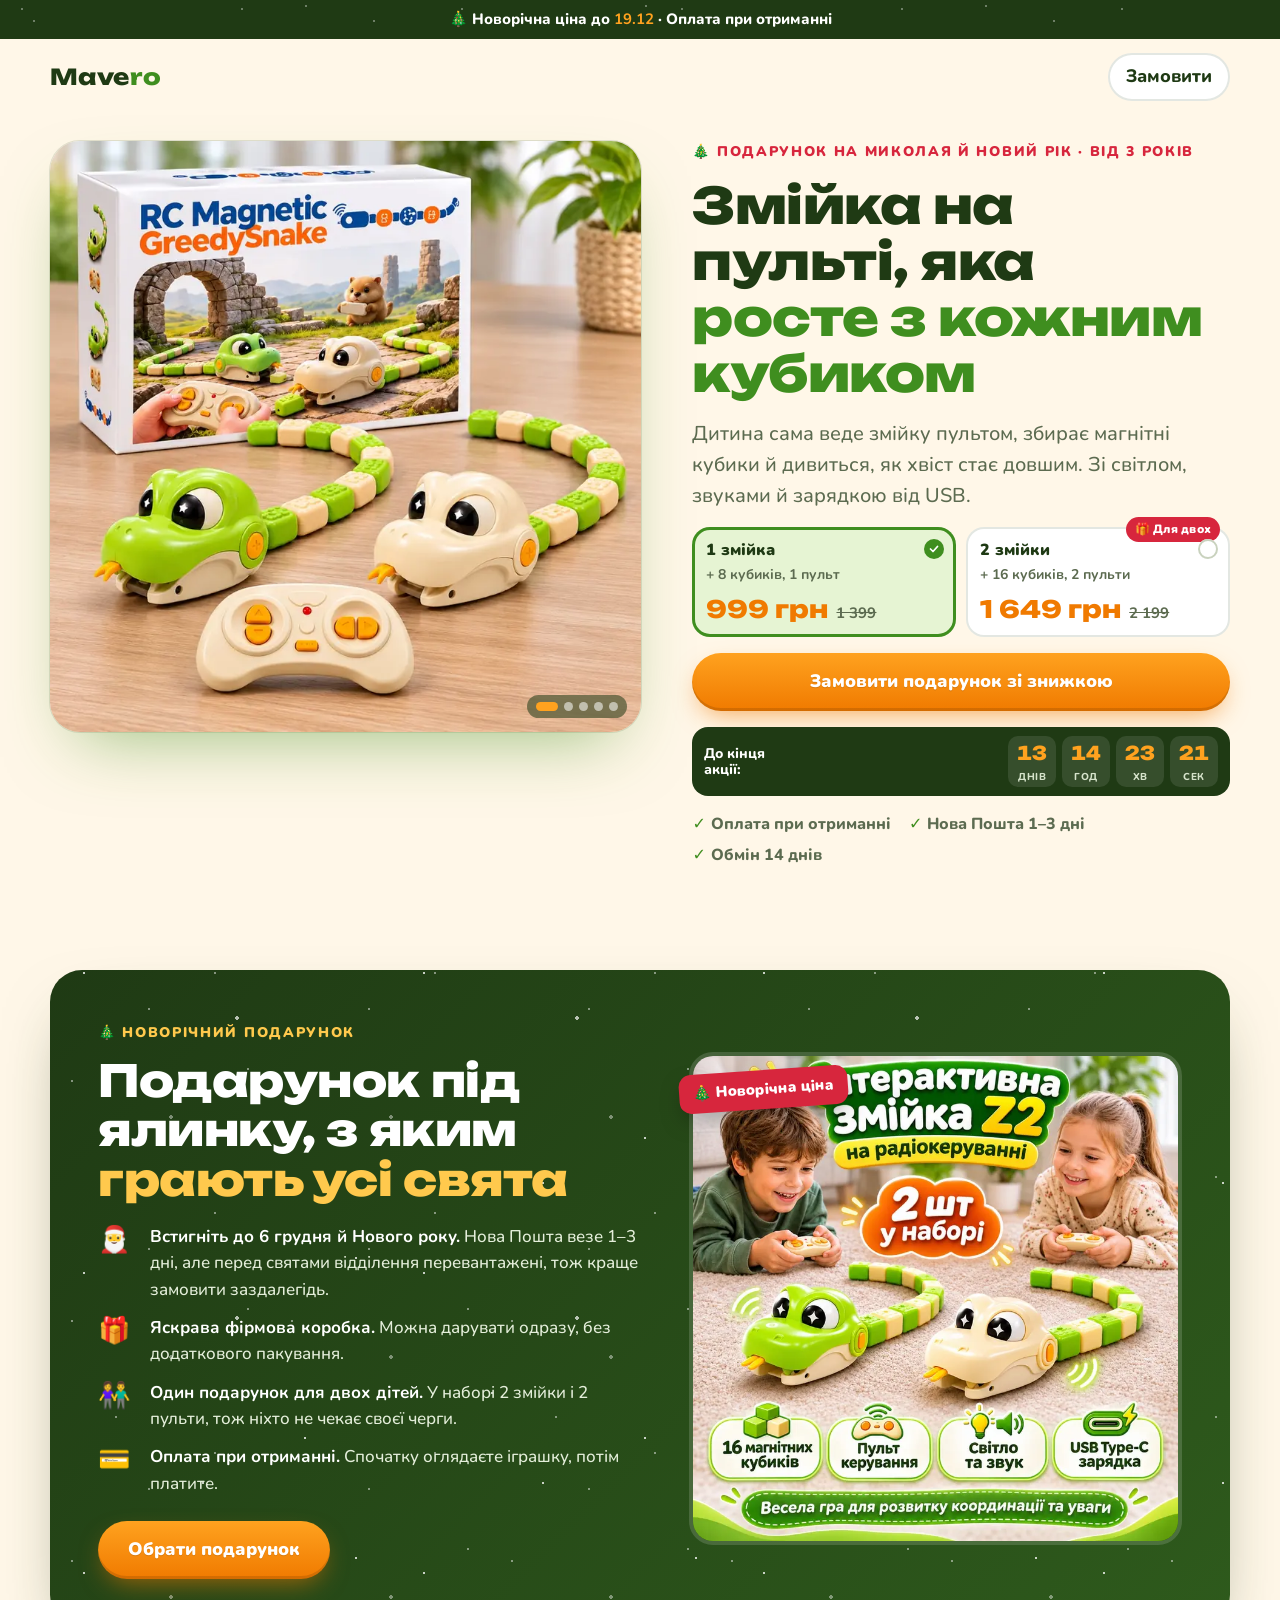
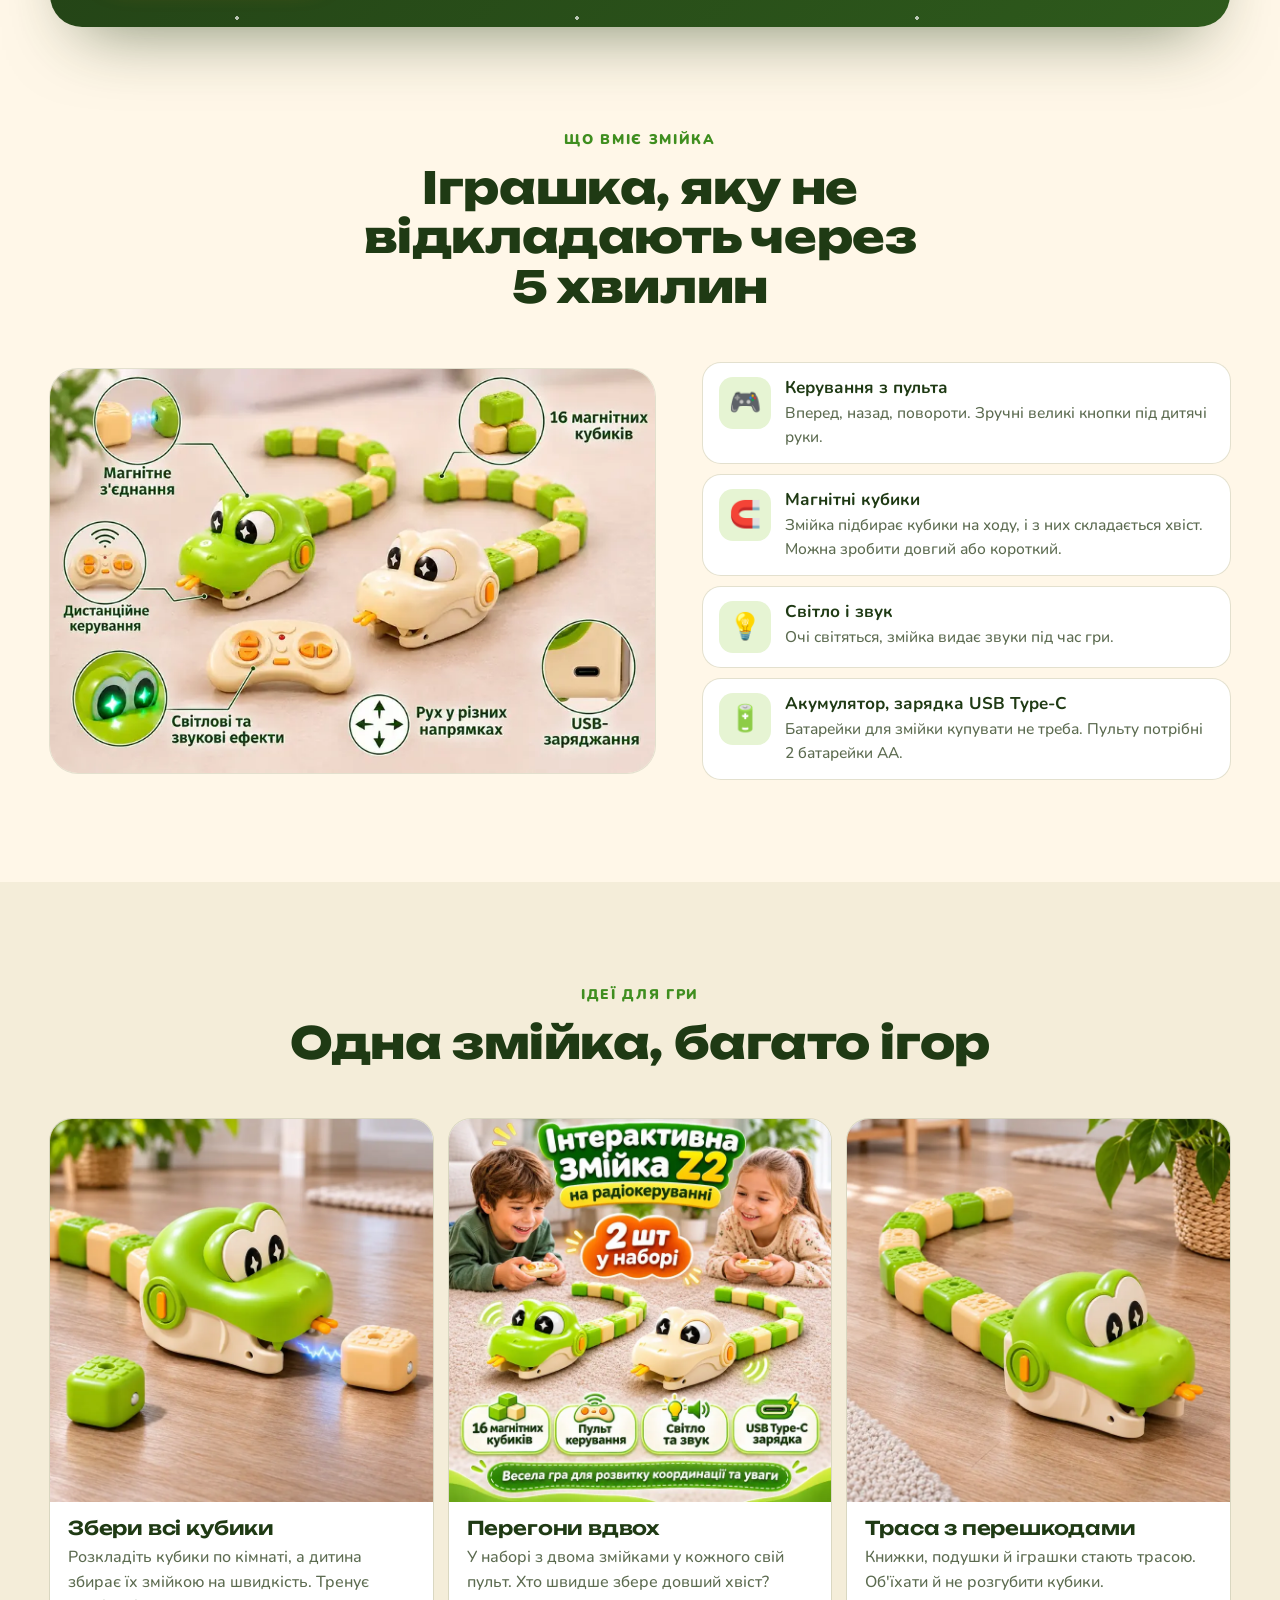
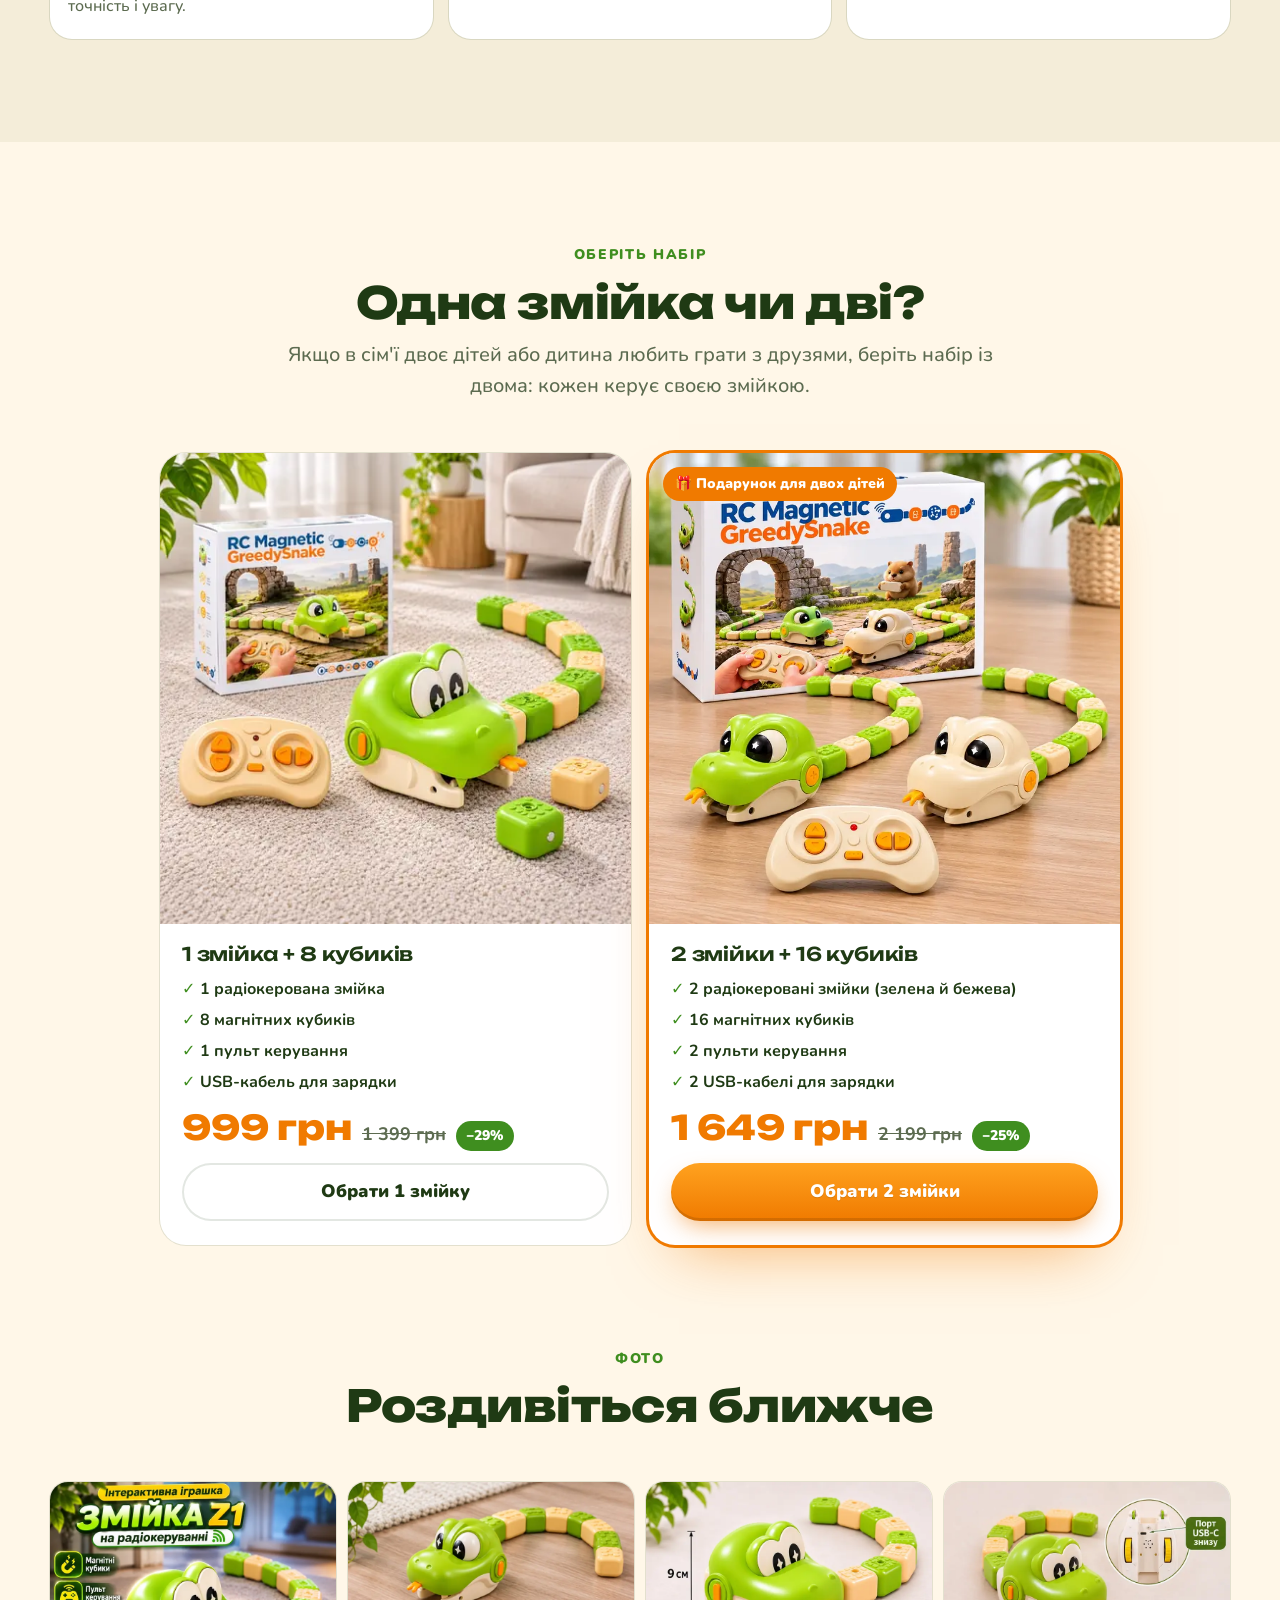
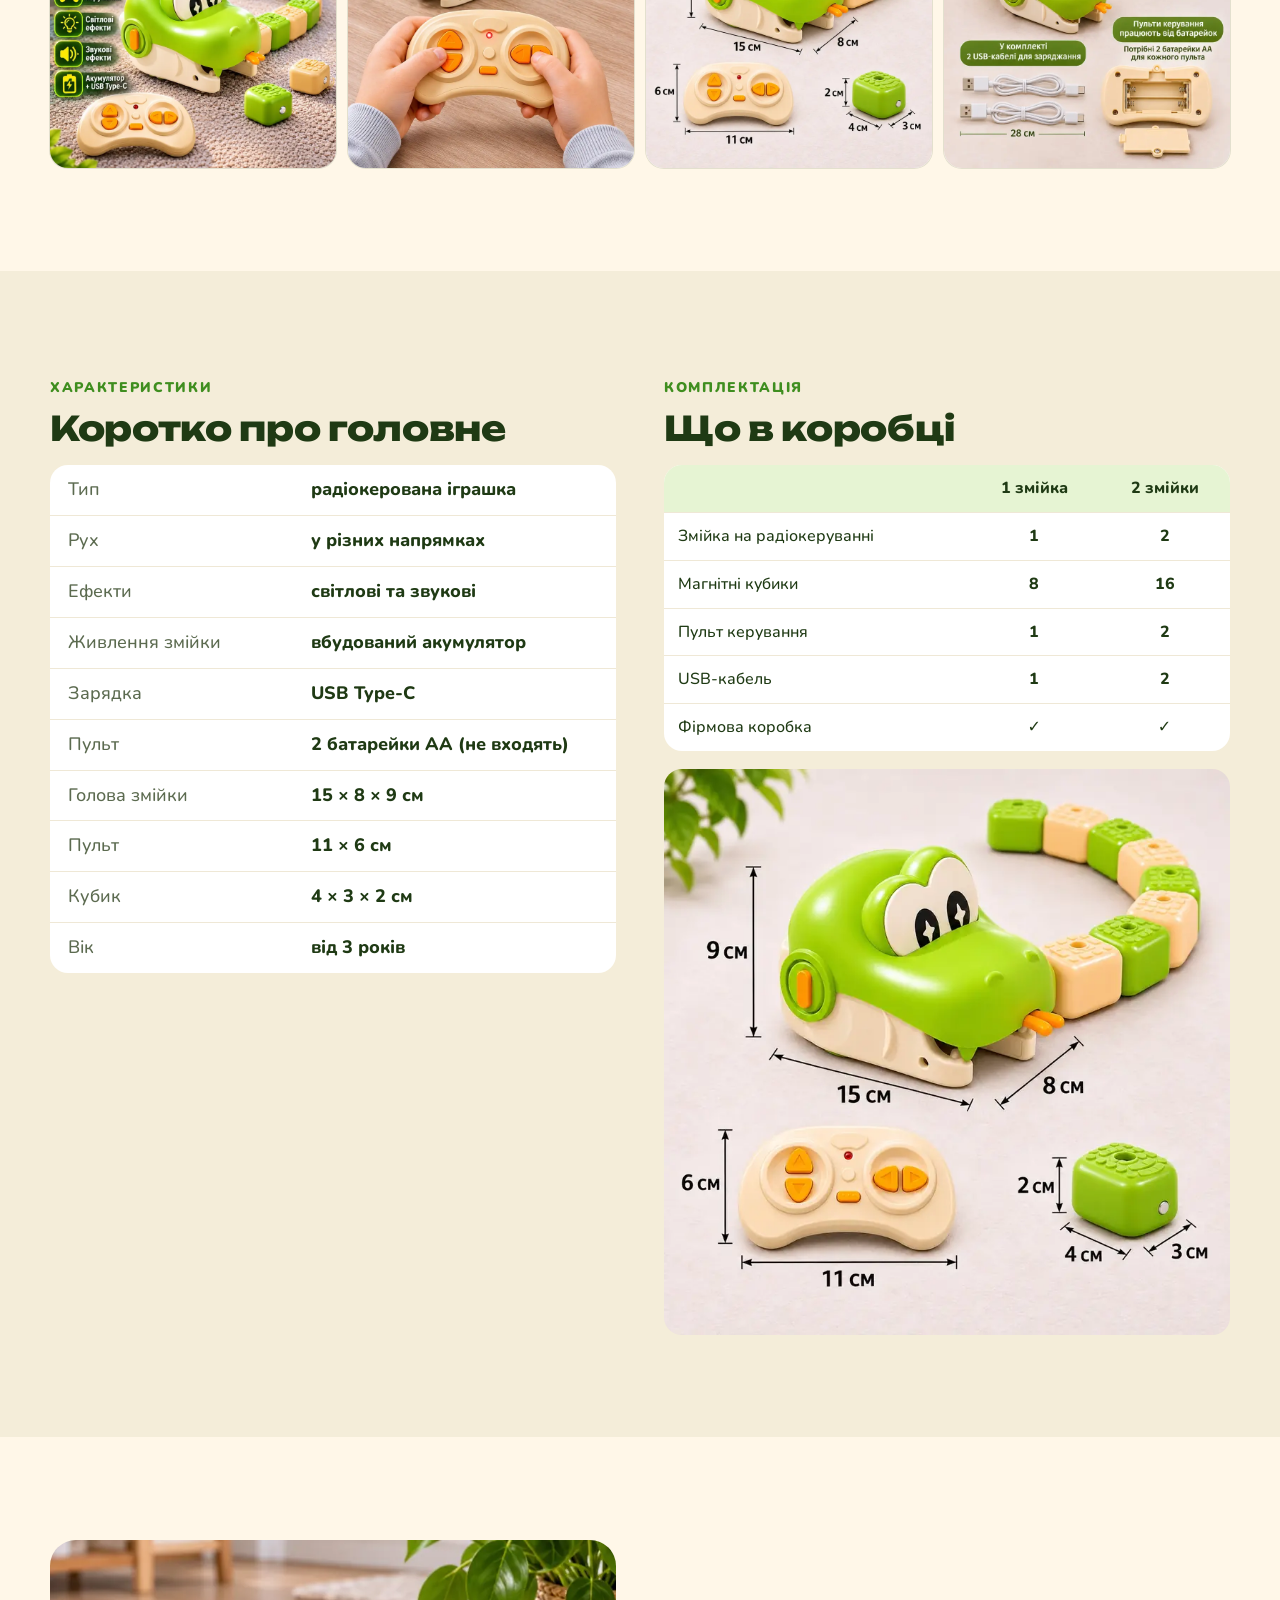
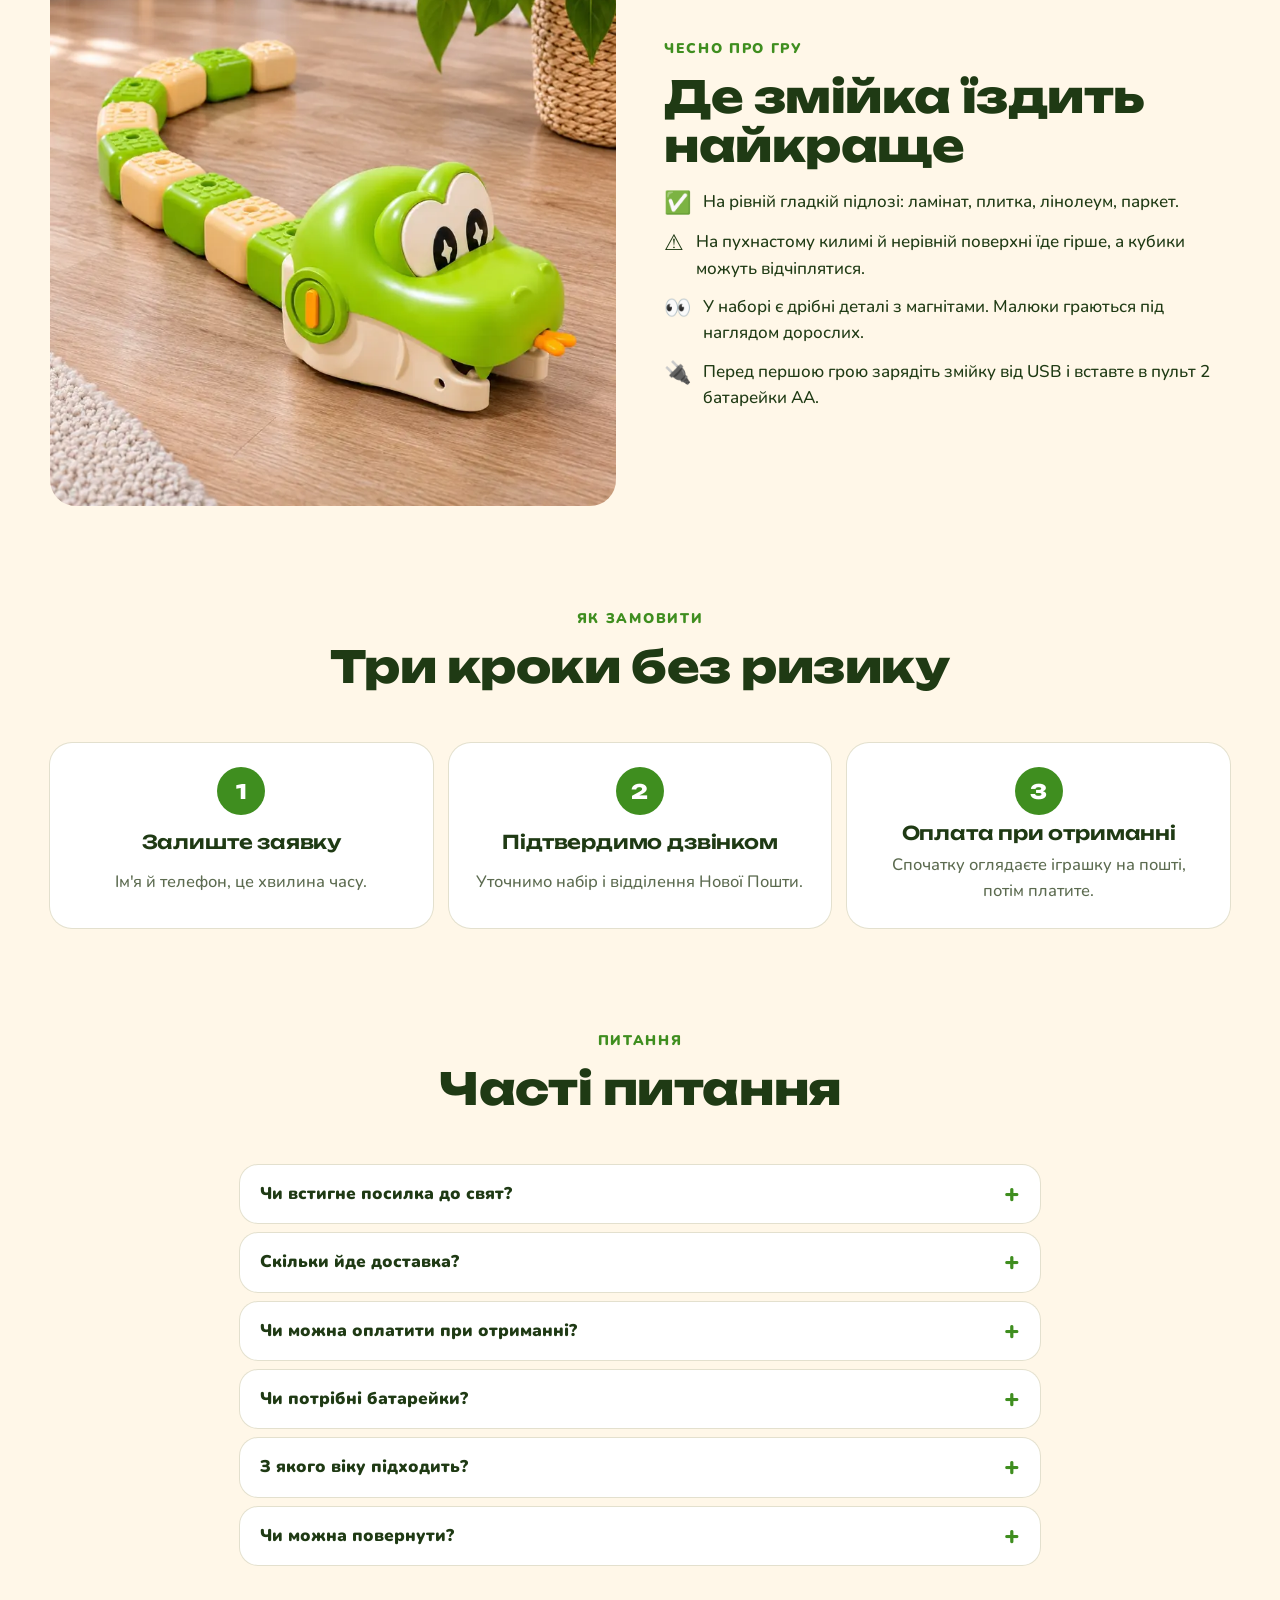
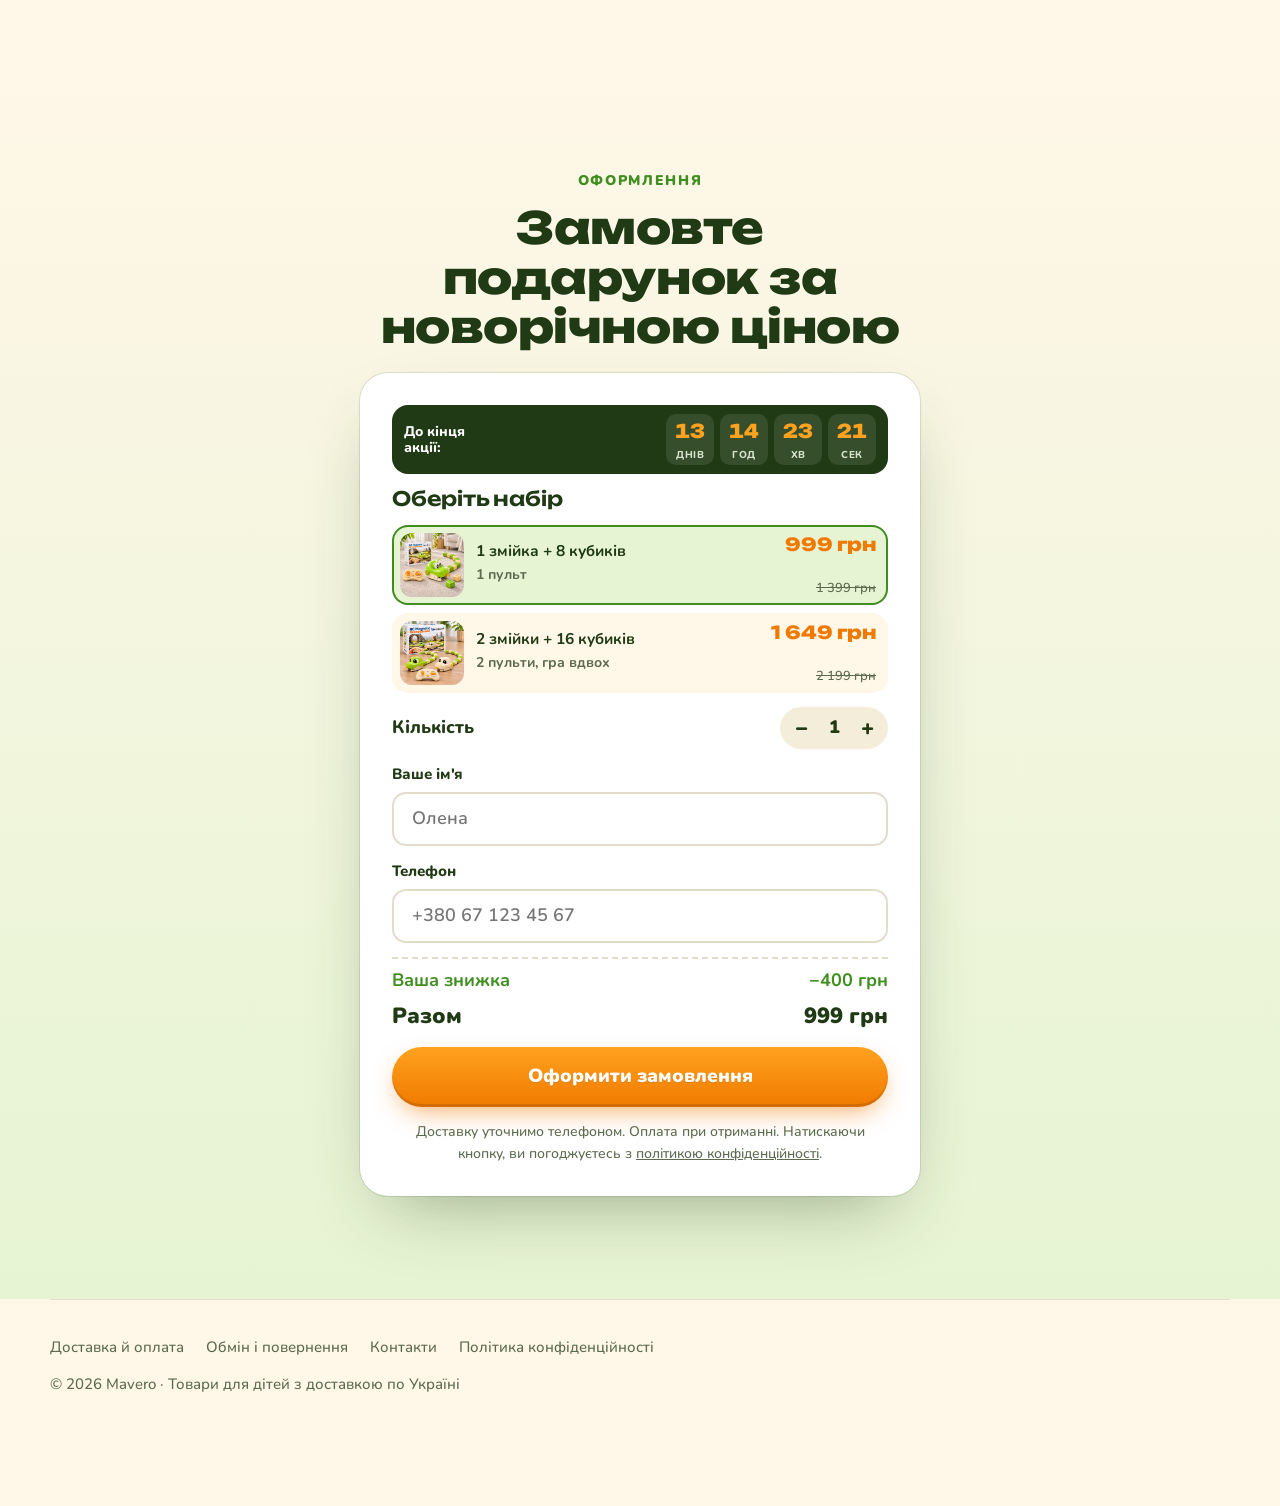
==== commit 23fc4834: "Speed: WebP images with responsive srcset (LCP 8.7s -> 2.4s on slow 4G) Co-Authored-By: Claude Opus " ====
--- a/index.html
+++ b/index.html
@@ -23,7 +23,7 @@
 <link rel="preconnect" href="https://fonts.googleapis.com">
 <link rel="preconnect" href="https://fonts.gstatic.com" crossorigin>
 <link href="https://fonts.googleapis.com/css2?family=Nunito:wght@500;700;800;900&family=Unbounded:wght@600;800&display=swap&subset=cyrillic" rel="stylesheet">
-<link rel="preload" as="image" href="/assets/snake/two-box.jpg" imagesrcset="/assets/snake/two-box-s.jpg 640w, /assets/snake/two-box.jpg 1200w" imagesizes="(max-width:900px) 100vw, 55vw" fetchpriority="high">
+<link rel="preload" as="image" href="/assets/snake/two-box-800.webp" imagesrcset="/assets/snake/two-box-480.webp 480w, /assets/snake/two-box-800.webp 800w, /assets/snake/two-box-1200.webp 1200w" imagesizes="(max-width:900px) 67vw, 55vw" fetchpriority="high">
 <style>
 *,*::before,*::after{box-sizing:border-box}
 html{-webkit-text-size-adjust:100%;scroll-behavior:smooth}
@@ -313,11 +313,11 @@
   <section class="wrap hero">
     <figure class="hero-photo">
       <div class="slides" data-slides aria-label="Фото змійки, гортайте">
-        <img src="/assets/snake/two-box.jpg" srcset="/assets/snake/two-box-s.jpg 640w, /assets/snake/two-box.jpg 1200w" sizes="(max-width:900px) 100vw, 50vw" width="1200" height="1200" alt="Дві радіокеровані змійки з магнітними кубиками, пульт і коробка" fetchpriority="high">
-        <img src="/assets/snake/z2-cover-s.jpg" srcset="/assets/snake/z2-cover-s.jpg 640w, /assets/snake/z2-cover.jpg 1200w" sizes="(max-width:900px) 100vw, 50vw" width="1200" height="1200" alt="Діти грають двома змійками на пультах" loading="lazy">
-        <img src="/assets/snake/hands-s.jpg" srcset="/assets/snake/hands-s.jpg 640w, /assets/snake/hands.jpg 1200w" sizes="(max-width:900px) 100vw, 50vw" width="1200" height="1200" alt="Дитина тримає пульт, змійка їде по підлозі" loading="lazy">
-        <img src="/assets/snake/floor-s.jpg" srcset="/assets/snake/floor-s.jpg 640w, /assets/snake/floor.jpg 1200w" sizes="(max-width:900px) 100vw, 50vw" width="1200" height="1200" alt="Зелена змійка з довгим хвостом із кубиків на підлозі" loading="lazy">
-        <img src="/assets/snake/head-s.jpg" srcset="/assets/snake/head-s.jpg 640w, /assets/snake/head.jpg 1200w" sizes="(max-width:900px) 100vw, 50vw" width="1200" height="1200" alt="Змійка підбирає магнітний кубик" loading="lazy">
+        <img src="/assets/snake/two-box-800.webp" srcset="/assets/snake/two-box-480.webp 480w, /assets/snake/two-box-800.webp 800w, /assets/snake/two-box-1200.webp 1200w" sizes="(max-width:900px) 67vw, 50vw" width="1200" height="1200" alt="Дві радіокеровані змійки з магнітними кубиками, пульт і коробка" fetchpriority="high">
+        <img src="/assets/snake/z2-cover-800.webp" srcset="/assets/snake/z2-cover-480.webp 480w, /assets/snake/z2-cover-800.webp 800w, /assets/snake/z2-cover-1200.webp 1200w" sizes="(max-width:900px) 67vw, 50vw" width="1200" height="1200" alt="Діти грають двома змійками на пультах" loading="lazy">
+        <img src="/assets/snake/hands-800.webp" srcset="/assets/snake/hands-480.webp 480w, /assets/snake/hands-800.webp 800w, /assets/snake/hands-1200.webp 1200w" sizes="(max-width:900px) 67vw, 50vw" width="1200" height="1200" alt="Дитина тримає пульт, змійка їде по підлозі" loading="lazy">
+        <img src="/assets/snake/floor-800.webp" srcset="/assets/snake/floor-480.webp 480w, /assets/snake/floor-800.webp 800w, /assets/snake/floor-1200.webp 1200w" sizes="(max-width:900px) 67vw, 50vw" width="1200" height="1200" alt="Зелена змійка з довгим хвостом із кубиків на підлозі" loading="lazy">
+        <img src="/assets/snake/head-800.webp" srcset="/assets/snake/head-480.webp 480w, /assets/snake/head-800.webp 800w, /assets/snake/head-1200.webp 1200w" sizes="(max-width:900px) 67vw, 50vw" width="1200" height="1200" alt="Змійка підбирає магнітний кубик" loading="lazy">
       </div>
       <button class="arr arr-l" type="button" data-arr="-1" aria-label="Попереднє фото">‹</button>
       <button class="arr arr-r" type="button" data-arr="1" aria-label="Наступне фото">›</button>
@@ -378,7 +378,7 @@
       <a class="btn" href="#order" data-buy>Обрати подарунок</a>
     </div>
     <div class="ph">
-      <img src="/assets/snake/z2-cover-s.jpg" srcset="/assets/snake/z2-cover-s.jpg 640w, /assets/snake/z2-cover.jpg 1200w" sizes="(max-width:860px) 100vw, 45vw" width="1200" height="1200" loading="lazy" alt="Діти грають двома змійками на пультах">
+      <img src="/assets/snake/z2-cover-800.webp" srcset="/assets/snake/z2-cover-480.webp 480w, /assets/snake/z2-cover-800.webp 800w, /assets/snake/z2-cover-1200.webp 1200w" sizes="(max-width:860px) 67vw, 45vw" width="1200" height="1200" loading="lazy" alt="Діти грають двома змійками на пультах">
       <span class="ribbon">🎄 Новорічна ціна</span>
     </div>
   </div>
@@ -391,7 +391,7 @@
     <h2>Іграшка, яку не відкладають через 5&nbsp;хвилин</h2>
   </div>
   <div class="feat">
-    <img src="/assets/snake/features-s.jpg" srcset="/assets/snake/features-s.jpg 640w, /assets/snake/features.jpg 1200w" sizes="(max-width:860px) 100vw, 55vw" width="1200" height="800" loading="lazy" alt="Можливості змійки: магнітне з'єднання, пульт, світло і звук, рух у різних напрямках, USB-зарядка">
+    <img src="/assets/snake/features-800.webp" srcset="/assets/snake/features-480.webp 480w, /assets/snake/features-800.webp 800w, /assets/snake/features-1200.webp 1200w" sizes="(max-width:860px) 67vw, 55vw" width="1200" height="800" loading="lazy" alt="Можливості змійки: магнітне з'єднання, пульт, світло і звук, рух у різних напрямках, USB-зарядка">
     <ul class="feat-list">
       <li><span class="ic">🎮</span><div><b>Керування з пульта</b><p>Вперед, назад, повороти. Зручні великі кнопки під дитячі руки.</p></div></li>
       <li><span class="ic">🧲</span><div><b>Магнітні кубики</b><p>Змійка підбирає кубики на ходу, і з них складається хвіст. Можна зробити довгий або короткий.</p></div></li>
@@ -409,9 +409,9 @@
       <h2>Одна змійка, багато ігор</h2>
     </div>
     <div class="play">
-      <article><img src="/assets/snake/head-s.jpg" width="640" height="640" loading="lazy" alt="Змійка під'їжджає до кубика"><div><h3>Збери всі кубики</h3><p>Розкладіть кубики по кімнаті, а дитина збирає їх змійкою на швидкість. Тренує точність і увагу.</p></div></article>
-      <article><img src="/assets/snake/z2-cover-s.jpg" width="640" height="640" loading="lazy" alt="Двоє дітей керують змійками"><div><h3>Перегони вдвох</h3><p>У наборі з двома змійками у кожного свій пульт. Хто швидше збере довший хвіст?</p></div></article>
-      <article><img src="/assets/snake/floor-s.jpg" width="640" height="640" loading="lazy" alt="Змійка з довгим хвостом"><div><h3>Траса з перешкодами</h3><p>Книжки, подушки й іграшки стають трасою. Об'їхати й не розгубити кубики.</p></div></article>
+      <article><img src="/assets/snake/head-800.webp" width="640" height="640" loading="lazy" alt="Змійка під'їжджає до кубика"><div><h3>Збери всі кубики</h3><p>Розкладіть кубики по кімнаті, а дитина збирає їх змійкою на швидкість. Тренує точність і увагу.</p></div></article>
+      <article><img src="/assets/snake/z2-cover-800.webp" width="640" height="640" loading="lazy" alt="Двоє дітей керують змійками"><div><h3>Перегони вдвох</h3><p>У наборі з двома змійками у кожного свій пульт. Хто швидше збере довший хвіст?</p></div></article>
+      <article><img src="/assets/snake/floor-800.webp" width="640" height="640" loading="lazy" alt="Змійка з довгим хвостом"><div><h3>Траса з перешкодами</h3><p>Книжки, подушки й іграшки стають трасою. Об'їхати й не розгубити кубики.</p></div></article>
     </div>
   </div>
 </section>
@@ -425,7 +425,7 @@
   </div>
   <div class="compare">
     <article class="offer">
-      <img src="/assets/snake/one-box-s.jpg" srcset="/assets/snake/one-box-s.jpg 640w, /assets/snake/one-box.jpg 1200w" sizes="(max-width:720px) 100vw, 480px" width="1200" height="1200" loading="lazy" alt="Набір: 1 змійка, 8 кубиків, пульт">
+      <img src="/assets/snake/one-box-800.webp" srcset="/assets/snake/one-box-480.webp 480w, /assets/snake/one-box-800.webp 800w, /assets/snake/one-box-1200.webp 1200w" sizes="(max-width:720px) 67vw, 480px" width="1200" height="1200" loading="lazy" alt="Набір: 1 змійка, 8 кубиків, пульт">
       <div class="offer-b">
         <h3>1 змійка + 8 кубиків</h3>
         <ul><li>1 радіокерована змійка</li><li>8 магнітних кубиків</li><li>1 пульт керування</li><li>USB-кабель для зарядки</li></ul>
@@ -435,7 +435,7 @@
     </article>
     <article class="offer best">
       <span class="tag">🎁 Подарунок для двох дітей</span>
-      <img src="/assets/snake/two-box-s.jpg" srcset="/assets/snake/two-box-s.jpg 640w, /assets/snake/two-box.jpg 1200w" sizes="(max-width:720px) 100vw, 480px" width="1200" height="1200" loading="lazy" alt="Набір: 2 змійки, 16 кубиків, 2 пульти">
+      <img src="/assets/snake/two-box-800.webp" srcset="/assets/snake/two-box-480.webp 480w, /assets/snake/two-box-800.webp 800w, /assets/snake/two-box-1200.webp 1200w" sizes="(max-width:720px) 67vw, 480px" width="1200" height="1200" loading="lazy" alt="Набір: 2 змійки, 16 кубиків, 2 пульти">
       <div class="offer-b">
         <h3>2 змійки + 16 кубиків</h3>
         <ul><li>2 радіокеровані змійки (зелена й бежева)</li><li>16 магнітних кубиків</li><li>2 пульти керування</li><li>2 USB-кабелі для зарядки</li></ul>
@@ -450,10 +450,10 @@
 <section class="wrap sec" style="padding-top:0">
   <div class="sec-head"><span class="eyebrow">Фото</span><h2>Роздивіться ближче</h2></div>
   <div class="gal" data-gal>
-    <button type="button"><img src="/assets/snake/z1-cover-s.jpg" data-full="/assets/snake/z1-cover.jpg" width="640" height="640" loading="lazy" alt="Змійка, пульт і можливості іграшки"></button>
-    <button type="button"><img src="/assets/snake/hands-s.jpg" data-full="/assets/snake/hands.jpg" width="640" height="640" loading="lazy" alt="Дитина керує змійкою з пульта"></button>
-    <button type="button"><img src="/assets/snake/size-s.jpg" data-full="/assets/snake/size.jpg" width="640" height="640" loading="lazy" alt="Розміри змійки, пульта й кубика"></button>
-    <button type="button"><img src="/assets/snake/charging-s.jpg" data-full="/assets/snake/charging.jpg" width="640" height="640" loading="lazy" alt="Зарядка USB Type-C і батарейки для пульта"></button>
+    <button type="button"><img src="/assets/snake/z1-cover-800.webp" data-full="/assets/snake/z1-cover-1200.webp" width="640" height="640" loading="lazy" alt="Змійка, пульт і можливості іграшки"></button>
+    <button type="button"><img src="/assets/snake/hands-800.webp" data-full="/assets/snake/hands-1200.webp" width="640" height="640" loading="lazy" alt="Дитина керує змійкою з пульта"></button>
+    <button type="button"><img src="/assets/snake/size-800.webp" data-full="/assets/snake/size-1200.webp" width="640" height="640" loading="lazy" alt="Розміри змійки, пульта й кубика"></button>
+    <button type="button"><img src="/assets/snake/charging-800.webp" data-full="/assets/snake/charging-1200.webp" width="640" height="640" loading="lazy" alt="Зарядка USB Type-C і батарейки для пульта"></button>
   </div>
 </section>
 
@@ -489,7 +489,7 @@
           <tr><td>Фірмова коробка</td><td>✓</td><td>✓</td></tr>
         </tbody>
       </table>
-      <img class="size" src="/assets/snake/size-s.jpg" width="640" height="640" loading="lazy" alt="Розміри змійки 15×8×9 см, пульта 11×6 см, кубика 4×3×2 см">
+      <img class="size" src="/assets/snake/size-800.webp" width="640" height="640" loading="lazy" alt="Розміри змійки 15×8×9 см, пульта 11×6 см, кубика 4×3×2 см">
     </div>
   </div>
 </section>
@@ -497,7 +497,7 @@
 <!-- Де грати -->
 <section class="wrap sec">
   <div class="where">
-    <img src="/assets/snake/floor-s.jpg" srcset="/assets/snake/floor-s.jpg 640w, /assets/snake/floor.jpg 1200w" sizes="(max-width:820px) 100vw, 50vw" width="1200" height="1200" loading="lazy" alt="Змійка на ламінаті">
+    <img src="/assets/snake/floor-800.webp" srcset="/assets/snake/floor-480.webp 480w, /assets/snake/floor-800.webp 800w, /assets/snake/floor-1200.webp 1200w" sizes="(max-width:820px) 67vw, 50vw" width="1200" height="1200" loading="lazy" alt="Змійка на ламінаті">
     <div>
       <span class="eyebrow">Чесно про гру</span>
       <h2 style="margin-top:10px">Де змійка їздить найкраще</h2>
@@ -553,13 +553,13 @@
       <div class="f-kits" role="radiogroup" aria-label="Набір">
         <label class="f-kit">
           <input type="radio" name="kit" value="C1" checked>
-          <img src="/assets/snake/one-box-s.jpg" alt="">
+          <img src="/assets/snake/one-box-480.webp" alt="">
           <span><b>1 змійка + 8 кубиків</b><small>1 пульт</small></span>
           <span class="p"><b><span data-kprice="C1">999</span> грн</b><br><s><span data-kold="C1">1399</span> грн</s></span>
         </label>
         <label class="f-kit">
           <input type="radio" name="kit" value="C2">
-          <img src="/assets/snake/two-box-s.jpg" alt="">
+          <img src="/assets/snake/two-box-480.webp" alt="">
           <span><b>2 змійки + 16 кубиків</b><small>2 пульти, гра вдвох</small></span>
           <span class="p"><b><span data-kprice="C2">1649</span> грн</b><br><s><span data-kold="C2">2199</span> грн</s></span>
         </label>
